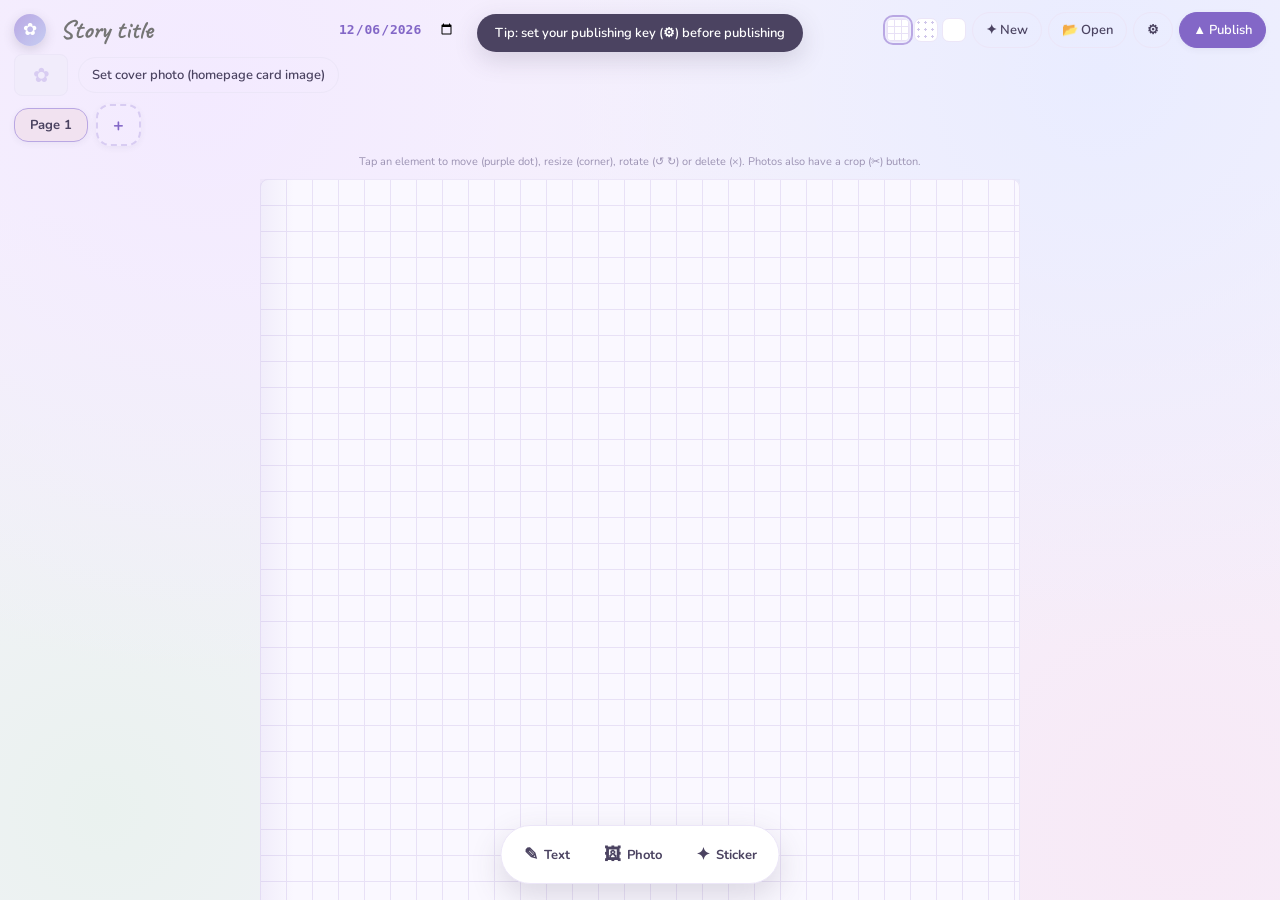
==== admin.html @ 70b56300 "changes" ====
<!DOCTYPE html>
<html lang="en">
<head>
<meta charset="UTF-8">
<meta name="viewport" content="width=device-width, initial-scale=1.0, maximum-scale=1.0, user-scalable=no">
<title>Editor — Dhanashri's Journal</title>
<link rel="preconnect" href="https://fonts.googleapis.com">
<link rel="preconnect" href="https://fonts.gstatic.com" crossorigin>
<link href="https://fonts.googleapis.com/css2?family=Caveat:wght@400;600;700&family=Dancing+Script:wght@400;600;700&family=Gaegu:wght@400;700&family=Indie+Flower&family=Nunito:wght@400;600;700&family=Patrick+Hand&family=Playfair+Display:ital,wght@0,400;0,700;1,400&family=Quicksand:wght@400;600;700&display=swap" rel="stylesheet">
<link rel="stylesheet" href="assets/style.css">
<style>
  body{overflow:hidden; height:100vh;}
  .app{display:flex; flex-direction:column; height:100vh;}
  .topbar{display:flex; align-items:center; gap:8px; padding:11px 14px 6px; flex-wrap:wrap;}
  .mark{width:32px;height:32px;border-radius:50%;background:linear-gradient(135deg,var(--lav),var(--peri));
    display:flex;align-items:center;justify-content:center;color:#fff;font-size:17px;box-shadow:0 4px 12px var(--shadow);flex:none;}
  .story-title{font-family:var(--hand); font-size:26px; font-weight:700; color:var(--ink); border:none; background:transparent; outline:none; min-width:70px; max-width:32vw; padding:2px 6px; border-radius:8px;}
  .story-title:focus{background:rgba(255,255,255,.65);}
  .sdate{font-weight:700; font-size:13px; color:var(--lav-deep); border:none; background:transparent; outline:none; max-width:130px;}
  .spacer{flex:1;}
  .actions{display:flex; gap:6px; flex-wrap:wrap;}
  .cover-row{display:flex; align-items:center; gap:10px; padding:0 14px 6px;}
  .cover-prev{width:54px;height:42px;border-radius:8px;border:1px solid var(--paper-edge);background:var(--soft);display:flex;align-items:center;justify-content:center;color:var(--lilac);font-size:20px;overflow:hidden;flex:none;}
  .tabs{display:flex; gap:8px; padding:2px 14px 8px; overflow-x:auto; align-items:center;}
  .tab{flex:none; cursor:pointer; padding:7px 15px; border-radius:14px; background:#fff; border:1px solid var(--paper-edge);
    box-shadow:0 2px 6px rgba(75,67,97,.06); font-weight:700; font-size:13px;}
  .tab.active{background:var(--blush); border-color:var(--lav);}
  .tab.add{font-size:18px; color:var(--lav-deep); border:2px dashed var(--lilac); background:transparent;}
  .tab .x{color:var(--lav-deep); margin-left:8px; opacity:.6;}
  .hint{font-size:11px; color:var(--ink-soft); text-align:center; padding:0 14px 4px;}

  .fmtbar{display:none; align-items:center; gap:6px; padding:8px 12px; margin:0 12px 6px; background:#fff;
    border:1px solid var(--paper-edge); border-radius:14px; box-shadow:0 4px 14px var(--shadow); overflow-x:auto;}
  .fmtbar > *{flex:none;}
  .fmtbar select{font-family:var(--body); font-size:13px; padding:6px 8px; border:1px solid var(--paper-edge); border-radius:9px; background:var(--soft); color:var(--ink);}
  .fmtbar .fb{width:34px;height:34px;border:1px solid var(--paper-edge);background:#fff;border-radius:9px;cursor:pointer;font-size:14px;display:flex;align-items:center;justify-content:center;color:var(--ink);}
  .fmtbar .fb.active{background:var(--lav-deep);color:#fff;border-color:var(--lav-deep);}
  .fmtbar .sep{width:1px;height:24px;background:var(--paper-edge);margin:0 2px;}
  .fmtbar .szval{min-width:28px;text-align:center;font-weight:700;font-size:13px;}
  .fmtbar .sw{width:22px;height:22px;border-radius:50%;cursor:pointer;border:2px solid #fff;box-shadow:0 0 0 1px var(--paper-edge);}
  .fmtbar input[type=color]{width:32px;height:32px;border:none;background:none;cursor:pointer;padding:0;border-radius:8px;}

  .stage{flex:1; overflow:auto; display:flex; justify-content:center; padding:6px 14px 96px;}
  .stage-inner{margin:auto; position:relative; overflow:hidden;}

  .el.selected{outline:1.5px dashed var(--lav); outline-offset:4px; z-index:50; border-radius:6px;}
  .el .ctrl{position:absolute; top:-13px; right:-13px; display:none; gap:4px; z-index:60;}
  .el.selected .ctrl{display:flex;}
  .ctrl .dot{width:25px;height:25px;border-radius:50%; background:#fff; border:1px solid var(--paper-edge);
    display:flex;align-items:center;justify-content:center; cursor:pointer; font-size:13px; color:var(--ink); box-shadow:0 2px 6px var(--shadow);}
  .ctrl .dot.del{color:#c0617d;}
  .grip{position:absolute; top:-13px; left:-13px; width:25px;height:25px;border-radius:50%; background:var(--lav); color:#fff;
    display:none; align-items:center;justify-content:center; cursor:grab; font-size:12px; box-shadow:0 2px 6px var(--shadow); z-index:60; touch-action:none;}
  .el.selected .grip{display:flex;}
  .resize{position:absolute; bottom:-11px; right:-11px; width:23px;height:23px;border-radius:50%; background:var(--lav-deep); color:#fff;
    display:none; align-items:center;justify-content:center; cursor:nwse-resize; font-size:11px; box-shadow:0 2px 6px var(--shadow); z-index:60; touch-action:none;}
  .el.selected .resize{display:flex;}
  .el-text .text-body:empty:before{content:'Write here...'; color:var(--ink-soft);}
  .el-photo .cap:empty:before{content:'caption'; color:#c9c0dc;}

  .paper-toggle{display:flex; gap:4px; align-items:center;}
  .paper-toggle .pt{width:24px;height:24px;border-radius:7px;cursor:pointer;border:1px solid var(--paper-edge); background:#fff;}
  .paper-toggle .pt.sel{outline:2px solid var(--lav); outline-offset:1px;}

  .toolbar{position:fixed; left:50%; bottom:16px; transform:translateX(-50%); display:flex; gap:6px; padding:8px;
    background:#fff; border-radius:999px; box-shadow:0 12px 32px var(--shadow); border:1px solid var(--paper-edge); z-index:200; max-width:94vw; flex-wrap:wrap; justify-content:center;}
  .tool{border:none; background:transparent; cursor:pointer; font-family:var(--body); font-weight:700; font-size:13px; color:var(--ink);
    padding:9px 14px; border-radius:999px; display:flex; align-items:center; gap:6px;}
  .tool:hover{background:var(--soft);}
  .tool .ic{font-size:17px;}

  .mask{position:fixed; inset:0; background:rgba(75,67,97,.34); z-index:300; display:none; align-items:center; justify-content:center; padding:18px;}
  .mask.open{display:flex;}
  .modal{background:var(--paper); width:min(460px,100%); max-height:84vh; overflow:auto; border-radius:18px; padding:22px; box-shadow:0 20px 50px var(--shadow);}
  .modal.wide{width:min(560px,100%);}
  .modal h3{font-family:var(--hand); font-size:28px; margin:0 0 6px;}
  .modal p{font-size:13px; color:var(--ink-soft); line-height:1.5; margin:0 0 14px;}
  .modal input[type=password],.modal input[type=text]{width:100%; padding:11px 13px; border:1px solid var(--paper-edge); border-radius:10px; font-family:var(--body); font-size:14px; outline:none;}
  .modal .row{display:flex; gap:8px; justify-content:flex-end; margin-top:16px;}
  .story-list{display:flex; flex-direction:column; gap:8px; margin-top:8px;}
  .story-list .item{display:flex; align-items:center; gap:10px; padding:8px; border:1px solid var(--paper-edge); border-radius:12px; background:#fff;}
  .story-list .item .main{display:flex; align-items:center; gap:10px; flex:1; cursor:pointer; min-width:0;}
  .story-list .item:hover{background:var(--blush);}
  .story-list img{width:46px;height:36px;object-fit:cover;border-radius:6px;flex:none;}
  .story-list .ph{width:46px;height:36px;border-radius:6px;background:var(--soft);display:flex;align-items:center;justify-content:center;color:var(--lilac);flex:none;}
  .story-list .tname{font-family:var(--hand); font-size:20px; line-height:1; white-space:nowrap; overflow:hidden; text-overflow:ellipsis;}
  .story-list .trash{width:34px;height:34px;border-radius:9px;border:1px solid var(--paper-edge);background:#fff;color:#c0617d;cursor:pointer;font-size:15px;flex:none;}

  .sheet-mask{position:fixed; inset:0; background:rgba(75,67,97,.3); z-index:300; display:none; align-items:flex-end; justify-content:center;}
  .sheet-mask.open{display:flex;}
  .sheet{background:var(--paper); width:min(540px,100%); max-height:74vh; border-radius:22px 22px 0 0; padding:18px 18px 26px; overflow:auto;}
  .sheet h3{font-family:var(--hand); font-size:26px; margin:0 0 4px;}
  .sheet .cat{font-size:12px; font-weight:700; color:var(--lav-deep); letter-spacing:.5px; text-transform:uppercase; margin:14px 0 6px;}
  .customrow{display:flex; gap:8px; flex-wrap:wrap; align-items:center;}
  .customrow input[type=text]{flex:1; min-width:150px; padding:9px 12px; border:1px solid var(--paper-edge); border-radius:10px; font-size:15px; outline:none;}
  .stickgrid{display:grid; grid-template-columns:repeat(8,1fr); gap:6px;}
  .stickgrid button{font-size:26px; border:none; background:#fff; border-radius:12px; padding:8px 0; cursor:pointer;}
  .stickgrid button:hover{background:var(--blush); transform:scale(1.12);}
  .washirow{display:flex; gap:8px; flex-wrap:wrap;}
  .washirow button{width:64px;height:26px;border-radius:3px;border:none;cursor:pointer; box-shadow:0 2px 6px rgba(75,67,97,.12);}

  /* crop */
  #cropArea{position:relative; touch-action:none; user-select:none; margin:0 auto; max-width:100%; line-height:0;}
  #cropImg{display:block; width:100%; pointer-events:none; border-radius:6px;}
  #cropBox{position:absolute; border:2px solid #fff; box-shadow:0 0 0 9999px rgba(75,67,97,.5); cursor:move; touch-action:none;}
  #cropHandle{position:absolute; right:-10px; bottom:-10px; width:22px;height:22px;border-radius:50%;background:var(--lav-deep);border:2px solid #fff; cursor:nwse-resize; touch-action:none;}

  .toast{position:fixed; left:50%; top:14px; transform:translateX(-50%); background:var(--ink); color:#fff; padding:10px 18px; border-radius:999px;
    font-size:13px; font-weight:600; z-index:400; box-shadow:0 8px 24px var(--shadow); opacity:0; transition:.25s; pointer-events:none; max-width:90vw; text-align:center;}
  .toast.show{opacity:1;}
  @media(max-width:600px){ .story-title{max-width:34vw;font-size:21px;} .tool span.lbl{display:none;} .tool .ic{font-size:20px;} .actions .btn{padding:7px 9px;} .cover-row .btn{font-size:12px;} }
</style>
</head>
<body>
<div class="app">
  <div class="topbar">
    <div class="mark">✿</div>
    <input class="story-title" id="storyTitle" placeholder="Story title" maxlength="60">
    <input type="date" class="sdate" id="storyDate">
    <div class="spacer"></div>
    <div class="actions">
      <div class="paper-toggle" title="Paper style for this page">
        <div class="pt sel" data-paper="grid" style="background-image:linear-gradient(#e8e1f6 1px,transparent 1px),linear-gradient(90deg,#e8e1f6 1px,transparent 1px);background-size:7px 7px;"></div>
        <div class="pt" data-paper="dot" style="background-image:radial-gradient(#cfc6ea 1.4px,transparent 1.4px);background-size:7px 7px;"></div>
        <div class="pt" data-paper="plain"></div>
      </div>
      <button class="btn ghost" id="newBtn">✦ New</button>
      <button class="btn ghost" id="openBtn">📂 Open</button>
      <button class="btn ghost" id="settingsBtn">⚙</button>
      <button class="btn primary" id="publishBtn">▲ Publish</button>
    </div>
  </div>

  <div class="cover-row">
    <div class="cover-prev" id="coverPrev">✿</div>
    <button class="btn ghost" id="coverBtn">Set cover photo (homepage card image)</button>
    <input type="file" id="coverFile" accept="image/*" hidden>
  </div>

  <div class="tabs" id="tabs"></div>
  <div class="hint">Tap an element to move (purple dot), resize (corner), rotate (↺ ↻) or delete (×). Photos also have a crop (✂) button.</div>

  <div class="fmtbar" id="fmtbar">
    <select id="fFont" title="Font"></select>
    <div class="sep"></div>
    <button class="fb" id="szMinus" title="Smaller">A−</button><span class="szval" id="szVal">20</span><button class="fb" id="szPlus" title="Bigger">A+</button>
    <div class="sep"></div>
    <button class="fb" id="fBold" title="Bold"><b>B</b></button>
    <button class="fb" id="fItalic" title="Italic"><i>I</i></button>
    <button class="fb" id="fUnder" title="Underline"><u>U</u></button>
    <div class="sep"></div>
    <button class="fb" id="alL" title="Left">L</button>
    <button class="fb" id="alC" title="Centre">C</button>
    <button class="fb" id="alR" title="Right">R</button>
    <div class="sep"></div>
    <span class="sw" data-c="#4b4361" style="background:#4b4361"></span>
    <span class="sw" data-c="#8367c7" style="background:#8367c7"></span>
    <span class="sw" data-c="#c77fb3" style="background:#c77fb3"></span>
    <span class="sw" data-c="#6c91c2" style="background:#6c91c2"></span>
    <span class="sw" data-c="#5a9e86" style="background:#5a9e86"></span>
    <span class="sw" data-c="#d59a55" style="background:#d59a55"></span>
    <input type="color" id="fColor" value="#4b4361" title="Custom colour">
  </div>

  <div class="stage" id="stage">
    <div class="stage-inner">
      <div class="page-scaler" id="scaler"><div class="page grid" id="page"></div></div>
    </div>
  </div>

  <div class="toolbar">
    <button class="tool" id="addText"><span class="ic">✎</span><span class="lbl">Text</span></button>
    <button class="tool" id="addPhoto"><span class="ic">🖼</span><span class="lbl">Photo</span></button>
    <button class="tool" id="addSticker"><span class="ic">✦</span><span class="lbl">Sticker</span></button>
    <input type="file" id="photoFile" accept="image/*" hidden>
  </div>
</div>

<div class="mask" id="settingsMask">
  <div class="modal">
    <h3>Publishing key</h3>
    <p>Paste a GitHub fine-grained token with <b>Contents: Read and write</b> on the <b>Dhanashri-Journal</b> repo. Stored only in this browser, never published.</p>
    <input type="password" id="tokenInput" placeholder="github_pat_..." autocomplete="off">
    <div class="row"><button class="btn ghost" id="clearToken">Clear</button><button class="btn ghost" id="closeSettings">Close</button><button class="btn primary" id="saveToken">Save</button></div>
  </div>
</div>

<div class="mask" id="openMask">
  <div class="modal">
    <h3>Your stories</h3>
    <p>Tap a story to edit or extend it. Use the bin to delete it from the site.</p>
    <div class="story-list" id="storyList"><div style="color:var(--ink-soft);font-size:13px;">Loading...</div></div>
    <div class="row"><button class="btn ghost" id="closeOpen">Close</button></div>
  </div>
</div>

<div class="mask" id="cropMask">
  <div class="modal wide">
    <h3>Crop photo</h3>
    <p>Drag the box to choose the area, drag the corner to resize, then Apply.</p>
    <div id="cropArea"><img id="cropImg" alt=""><div id="cropBox"><div id="cropHandle"></div></div></div>
    <div class="row"><button class="btn ghost" id="cropCancel">Cancel</button><button class="btn primary" id="cropApply">Apply</button></div>
  </div>
</div>

<div class="sheet-mask" id="sheetMask"><div class="sheet" id="sheet"></div></div>
<div class="toast" id="toast"></div>

<script src="assets/core.js"></script>
<script>
(function(){
"use strict";
const J=window.JOURNAL, U=J.CONFIG.USERNAME, R=J.CONFIG.REPO, PAGE_W=J.PAGE_W;
const API='https://api.github.com/repos/'+U+'/'+R+'/contents/';
const DRAFT='dj-draft', TOKEN='dj-gh-token';

const STICKERS={
  "Travel & places":["✈️","🗺️","🏝️","🌊","⛩️","🗼","🏖️","🧳","📍","🚆","🛵","🛶","🌅","🏔️","🏜️","⛱️"],
  "Food & drinks":["☕","🧋","🍜","🍕","🍰","🍓","🥐","🍦","🍵","🥗","🍱","🍣","🧁","🍩","🥥","🍷"],
  "Nature & weather":["🌷","🌿","🍂","🌙","⭐","🌸","☀️","🌧️","❄️","🌈","🍃","🐚","🌻","🌊","🌼","🪴"],
  "Cute & feelings":["🐰","🐻","🐱","💌","📸","🎀","✨","💕","🫶","😊","🥰","💭","🦋","🍭","🧸","💗"],
  "Hearts & sparkle":["💜","💗","💖","💝","🤍","💟","🌟","⚡","🔮","🫧","🪄","🎐","🕊️","🍇","🪻","🌌"]
};
const WASHI=["#b9a7e3","#c6cdf2","#d8ccf2","#f1c7e3","#cfe7dc","#e8c7e2","#c2dce8","#e6d3a0"];

function blankPage(){ return {paper:'grid', elements:[]}; }
function newStory(){ return {id:null, title:'', date:J.today(), thumb:'', pages:[blankPage()], current:0}; }

let story = loadDraft() || newStory();
if(typeof story.current!=='number') story.current=0;
let selNode=null, selData=null, zTop=10, scale=1;

const stage=document.getElementById('stage'), page=document.getElementById('page'), scaler=document.getElementById('scaler');
const stageInner=document.querySelector('.stage-inner');
const tabsEl=document.getElementById('tabs'), storyTitle=document.getElementById('storyTitle');
const storyDate=document.getElementById('storyDate'), coverPrev=document.getElementById('coverPrev');
const toast=document.getElementById('toast'), fmtbar=document.getElementById('fmtbar');

function loadDraft(){ try{ const r=localStorage.getItem(DRAFT); if(r) return JSON.parse(r);}catch(e){} return null; }
function saveDraft(){ try{ localStorage.setItem(DRAFT, JSON.stringify(story)); }catch(e){} }
function getToken(){ try{ return localStorage.getItem(TOKEN)||''; }catch(e){ return ''; } }
function showToast(msg, ms){ toast.textContent=msg; toast.classList.add('show'); clearTimeout(toast._t); if(ms!==0) toast._t=setTimeout(()=>toast.classList.remove('show'), ms||2600); }
function curPage(){ return story.pages[story.current]; }

function fitScale(){ const avail=stage.clientWidth-28; scale=Math.min(1, avail/PAGE_W);
  scaler.style.transform='scale('+scale+')'; stageInner.style.width=(PAGE_W*scale)+'px'; stageInner.style.height=(page.offsetHeight*scale)+'px'; }
window.addEventListener('resize', fitScale);

/* ---------- format bar ---------- */
(function(){ const f=document.getElementById('fFont'); Object.keys(J.FONTS).forEach(k=>{ const o=document.createElement('option'); o.value=k; o.textContent=J.FONTS[k].label; f.appendChild(o); }); })();
function toHex(c){ try{ const ctx=document.createElement('canvas').getContext('2d'); ctx.fillStyle='#000'; ctx.fillStyle=c; return ctx.fillStyle; }catch(e){ return '#4b4361'; } }
function setAlign(a){ ['alL','alC','alR'].forEach(id=>document.getElementById(id).classList.remove('active')); document.getElementById(a==='center'?'alC':a==='right'?'alR':'alL').classList.add('active'); }
function showFmt(){ fmtbar.style.display='flex';
  document.getElementById('fFont').value=selData.font||'gaegu'; document.getElementById('szVal').textContent=(selData.size||20);
  document.getElementById('fBold').classList.toggle('active', !!selData.bold);
  document.getElementById('fItalic').classList.toggle('active', !!selData.italic);
  document.getElementById('fUnder').classList.toggle('active', !!selData.underline);
  setAlign(selData.align||'left'); document.getElementById('fColor').value=toHex(selData.color||'#4b4361'); fitScale(); }
function hideFmt(){ fmtbar.style.display='none'; fitScale(); }
function applyToSel(){ if(!selNode||!selData||selData.type!=='text') return; J.applyTextStyle(selNode.querySelector('.text-body'), selData); saveDraft(); }
document.getElementById('fFont').onchange=function(){ if(selData){ selData.font=this.value; applyToSel(); } };
document.getElementById('szMinus').onclick=()=>{ if(!selData) return; selData.size=Math.max(12,(selData.size||20)-2); document.getElementById('szVal').textContent=selData.size; applyToSel(); };
document.getElementById('szPlus').onclick=()=>{ if(!selData) return; selData.size=Math.min(80,(selData.size||20)+2); document.getElementById('szVal').textContent=selData.size; applyToSel(); };
document.getElementById('fBold').onclick=function(){ if(!selData) return; selData.bold=!selData.bold; this.classList.toggle('active',selData.bold); applyToSel(); };
document.getElementById('fItalic').onclick=function(){ if(!selData) return; selData.italic=!selData.italic; this.classList.toggle('active',selData.italic); applyToSel(); };
document.getElementById('fUnder').onclick=function(){ if(!selData) return; selData.underline=!selData.underline; this.classList.toggle('active',selData.underline); applyToSel(); };
document.getElementById('alL').onclick=()=>{ if(!selData) return; selData.align='left'; setAlign('left'); applyToSel(); };
document.getElementById('alC').onclick=()=>{ if(!selData) return; selData.align='center'; setAlign('center'); applyToSel(); };
document.getElementById('alR').onclick=()=>{ if(!selData) return; selData.align='right'; setAlign('right'); applyToSel(); };
document.querySelectorAll('.fmtbar .sw').forEach(sw=>{ sw.onclick=()=>{ if(!selData) return; selData.color=sw.dataset.c; document.getElementById('fColor').value=toHex(sw.dataset.c); applyToSel(); }; });
document.getElementById('fColor').oninput=function(){ if(!selData) return; selData.color=this.value; applyToSel(); };

/* ---------- render ---------- */
function renderTabs(){
  tabsEl.innerHTML='';
  story.pages.forEach((pg,i)=>{ const t=document.createElement('div'); t.className='tab'+(i===story.current?' active':'');
    t.innerHTML='Page '+(i+1)+(story.pages.length>1?'<span class="x">×</span>':'');
    t.onclick=(e)=>{ if(e.target.classList.contains('x')){ if(confirm('Delete this page?')){ story.pages.splice(i,1); if(story.current>=story.pages.length) story.current=story.pages.length-1; deselect(); saveDraft(); renderAll(); } return; } story.current=i; deselect(); renderAll(); };
    tabsEl.appendChild(t); });
  const add=document.createElement('div'); add.className='tab add'; add.textContent='+'; add.title='Add page';
  add.onclick=()=>{ story.pages.push(blankPage()); story.current=story.pages.length-1; deselect(); saveDraft(); renderAll(); };
  tabsEl.appendChild(add);
}
function renderAll(){
  renderTabs();
  storyTitle.value=story.title||''; storyDate.value=story.date||J.today();
  coverPrev.innerHTML = story.thumb ? '<img src="'+story.thumb+'" style="width:100%;height:100%;object-fit:cover;">' : '✿';
  const pg=curPage(); page.className='page '+(pg.paper||'grid');
  document.querySelectorAll('.paper-toggle .pt').forEach(p=>p.classList.toggle('sel', p.dataset.paper===(pg.paper||'grid')));
  page.innerHTML='';
  pg.elements.forEach(d=> page.appendChild(buildEl(d, pg)));
  page.onpointerdown=(e)=>{ if(e.target===page) deselect(); };
  requestAnimationFrame(fitScale); saveDraft();
}
function deselect(){ if(selNode) selNode.classList.remove('selected'); selNode=null; selData=null; hideFmt(); }
function select(node){ if(selNode && selNode!==node) selNode.classList.remove('selected'); selNode=node; selData=node.__data; node.classList.add('selected'); zTop++; node.style.zIndex=zTop;
  if(selData && selData.type==='text') showFmt(); else hideFmt(); }
function applyRot(el,d){ el.style.transform='rotate('+(d.rot||0)+'deg)'; }

function buildEl(d, pg){
  const el=document.createElement('div'); el.className='el el-'+d.type; el.__data=d;
  el.style.left=(d.x||40)+'px'; el.style.top=(d.y||120)+'px'; if(d.w) el.style.width=d.w+'px';
  if(d.type==='text'){
    const b=document.createElement('div'); b.className='text-body'; b.contentEditable='true'; b.innerText=d.content||''; J.applyTextStyle(b,d);
    b.addEventListener('input',()=>{ d.content=b.innerText; saveDraft(); });
    b.addEventListener('pointerdown',e=>{ select(el); e.stopPropagation(); }); el.appendChild(b);
  } else if(d.type==='photo'){
    const img=document.createElement('img'); img.src=d.src; img.draggable=false; el.appendChild(img);
    const cap=document.createElement('div'); cap.className='cap'; cap.contentEditable='true'; cap.innerText=d.caption||'';
    cap.addEventListener('input',()=>{ d.caption=cap.innerText; saveDraft(); });
    cap.addEventListener('pointerdown',e=>{ select(el); e.stopPropagation(); });
    el.appendChild(cap); applyRot(el,d);
  } else if(d.type==='sticker'){
    const s=document.createElement('span'); s.className='s-emoji'; s.textContent=d.emoji; if(d.size) s.style.fontSize=d.size+'px'; el.appendChild(s); applyRot(el,d);
  } else if(d.type==='imgsticker'){
    const img=document.createElement('img'); img.src=d.src; img.draggable=false; el.appendChild(img); applyRot(el,d);
  } else if(d.type==='washi'){
    const t=document.createElement('div'); t.className='tape'; t.style.background=d.color||'#b9a7e3'; if(d.w) t.style.width=d.w+'px'; el.appendChild(t); applyRot(el,d);
  }
  const grip=document.createElement('div'); grip.className='grip'; grip.textContent='✥'; el.appendChild(grip);
  const ctrl=document.createElement('div'); ctrl.className='ctrl';
  if(d.type==='photo'){ const crop=document.createElement('div'); crop.className='dot'; crop.textContent='✂'; crop.title='crop';
    crop.onpointerdown=(e)=>{ e.stopPropagation(); openCrop(d); }; ctrl.appendChild(crop); }
  if(d.type!=='text'){
    const rl=document.createElement('div'); rl.className='dot'; rl.textContent='↺'; rl.title='rotate left';
    rl.onpointerdown=(e)=>{ e.stopPropagation(); d.rot=((d.rot||0)-5); applyRot(el,d); saveDraft(); }; ctrl.appendChild(rl);
    const rr=document.createElement('div'); rr.className='dot'; rr.textContent='↻'; rr.title='rotate right';
    rr.onpointerdown=(e)=>{ e.stopPropagation(); d.rot=((d.rot||0)+5); applyRot(el,d); saveDraft(); }; ctrl.appendChild(rr);
  }
  const del=document.createElement('div'); del.className='dot del'; del.textContent='×';
  del.onpointerdown=(e)=>{ e.stopPropagation(); pg.elements=pg.elements.filter(x=>x!==d); deselect(); renderAll(); }; ctrl.appendChild(del);
  el.appendChild(ctrl);
  const rz=document.createElement('div'); rz.className='resize'; rz.textContent='⤡'; el.appendChild(rz); makeResizable(el,rz,d);
  el.addEventListener('pointerdown',(e)=>{ if(e.target===grip||e.target.classList.contains('resize')||e.target.classList.contains('dot')) return; if(d.type!=='text') select(el); });
  makeDraggable(el, grip, d);
  if(d.type==='sticker'||d.type==='washi'||d.type==='imgsticker') makeDraggable(el, el, d, grip);
  if(d.type==='photo') makeDraggable(el, el.querySelector('img'), d);
  return el;
}
function makeDraggable(el, handle, d, exclude){
  let sx,sy,ox,oy,drag=false;
  handle.addEventListener('pointerdown',(e)=>{ if(exclude && e.target===exclude) return;
    if(e.target.classList && (e.target.classList.contains('resize')||e.target.classList.contains('dot'))) return;
    drag=true; select(el); handle.setPointerCapture(e.pointerId); sx=e.clientX; sy=e.clientY; ox=parseFloat(el.style.left)||0; oy=parseFloat(el.style.top)||0; e.preventDefault(); });
  handle.addEventListener('pointermove',(e)=>{ if(!drag) return; let nx=ox+(e.clientX-sx)/scale, ny=oy+(e.clientY-sy)/scale;
    nx=Math.max(-20, Math.min(nx, PAGE_W-30)); ny=Math.max(-20, ny); el.style.left=nx+'px'; el.style.top=ny+'px'; });
  const end=()=>{ if(!drag) return; drag=false; d.x=parseFloat(el.style.left); d.y=parseFloat(el.style.top); saveDraft(); };
  handle.addEventListener('pointerup',end); handle.addEventListener('pointercancel',end);
}
function makeResizable(el, handle, d){
  let sx,ow,of,drag=false;
  handle.addEventListener('pointerdown',(e)=>{ drag=true; select(el); handle.setPointerCapture(e.pointerId); sx=e.clientX;
    if(d.type==='sticker') of=d.size||54; else ow=el.offsetWidth; e.preventDefault(); e.stopPropagation(); });
  handle.addEventListener('pointermove',(e)=>{ if(!drag) return; const dx=(e.clientX-sx)/scale;
    if(d.type==='sticker'){ const ns=Math.max(20,Math.min(of+dx,220)); el.querySelector('.s-emoji').style.fontSize=ns+'px'; d.size=ns; }
    else { const nw=Math.max(50,Math.min(ow+dx,PAGE_W-20)); el.style.width=nw+'px'; d.w=nw; if(d.type==='washi') el.querySelector('.tape').style.width=nw+'px'; } });
  const end=()=>{ if(!drag) return; drag=false; saveDraft(); };
  handle.addEventListener('pointerup',end); handle.addEventListener('pointercancel',end);
}
function selectLast(){ const nodes=page.querySelectorAll('.el'); const last=nodes[nodes.length-1]; if(last) select(last); return last; }

/* ---------- add elements ---------- */
document.getElementById('addText').onclick=()=>{ curPage().elements.push({id:J.uid(),type:'text',x:120,y:280,w:260,content:'',font:'gaegu',size:20,bold:false,italic:false,underline:false,align:'left',color:'#4b4361'}); renderAll();
  setTimeout(()=>{ const last=selectLast(); if(last){ const b=last.querySelector('.text-body'); if(b) b.focus(); } },40); };
const photoFile=document.getElementById('photoFile');
document.getElementById('addPhoto').onclick=()=>photoFile.click();
photoFile.onchange=async(e)=>{ const f=e.target.files[0]; if(!f) return; try{ const src=await J.compress(f);
  curPage().elements.push({id:J.uid(),type:'photo',x:200,y:330,w:220,src,caption:'',rot:(Math.random()*5-2.5)}); renderAll(); }catch(err){ showToast('Could not load image'); } photoFile.value=''; };
const coverFile=document.getElementById('coverFile');
document.getElementById('coverBtn').onclick=()=>coverFile.click();
coverFile.onchange=async(e)=>{ const f=e.target.files[0]; if(!f) return; try{ story.thumb=await J.compress(f,520,0.72); renderAll(); showToast('Cover set'); }catch(err){ showToast('Could not load image'); } coverFile.value=''; };
document.querySelectorAll('.paper-toggle .pt').forEach(p=>{ p.onclick=()=>{ curPage().paper=p.dataset.paper; deselect(); saveDraft(); renderAll(); }; });
storyTitle.addEventListener('input',()=>{ story.title=storyTitle.value; saveDraft(); });
storyDate.addEventListener('input',()=>{ story.date=storyDate.value; saveDraft(); });

/* ---------- crop ---------- */
let cropState=null;
function openCrop(d){ const img=document.getElementById('cropImg'), box=document.getElementById('cropBox');
  img.onload=()=>{ const cw=img.clientWidth, ch=img.clientHeight;
    box.style.left=(cw*0.1)+'px'; box.style.top=(ch*0.1)+'px'; box.style.width=(cw*0.8)+'px'; box.style.height=(ch*0.8)+'px'; };
  img.src=d.src; cropState={d}; document.getElementById('cropMask').classList.add('open'); }
(function cropSetup(){
  const box=document.getElementById('cropBox'), handle=document.getElementById('cropHandle'), img=document.getElementById('cropImg');
  let mode=null,sx,sy,obl,obt,obw,obh;
  function start(m,e,stop){ mode=m; sx=e.clientX;sy=e.clientY; obl=parseFloat(box.style.left)||0;obt=parseFloat(box.style.top)||0;obw=parseFloat(box.style.width)||0;obh=parseFloat(box.style.height)||0; (m==='resize'?handle:box).setPointerCapture(e.pointerId); e.preventDefault(); if(stop)e.stopPropagation(); }
  box.addEventListener('pointerdown',e=>{ if(e.target===handle) return; start('move',e); });
  handle.addEventListener('pointerdown',e=>start('resize',e,true));
  const onMove=e=>{ if(!mode) return; const W=img.clientWidth,H=img.clientHeight, dx=e.clientX-sx, dy=e.clientY-sy;
    if(mode==='move'){ let nl=Math.max(0,Math.min(obl+dx,W-obw)), nt=Math.max(0,Math.min(obt+dy,H-obh)); box.style.left=nl+'px'; box.style.top=nt+'px'; }
    else { let nw=Math.max(30,Math.min(obw+dx,W-obl)), nh=Math.max(30,Math.min(obh+dy,H-obt)); box.style.width=nw+'px'; box.style.height=nh+'px'; } };
  box.addEventListener('pointermove',onMove); handle.addEventListener('pointermove',onMove);
  const onUp=()=>{ mode=null; };
  ['pointerup','pointercancel'].forEach(ev=>{ box.addEventListener(ev,onUp); handle.addEventListener(ev,onUp); });
})();
document.getElementById('cropApply').onclick=()=>{ if(!cropState) return; const d=cropState.d;
  const img=document.getElementById('cropImg'), box=document.getElementById('cropBox');
  const ratio=img.naturalWidth/img.clientWidth;
  const bl=parseFloat(box.style.left), bt=parseFloat(box.style.top), bw=parseFloat(box.style.width), bh=parseFloat(box.style.height);
  const c=document.createElement('canvas'); c.width=Math.max(1,Math.round(bw*ratio)); c.height=Math.max(1,Math.round(bh*ratio));
  const im=new Image(); im.onload=()=>{ c.getContext('2d').drawImage(im, bl*ratio, bt*ratio, bw*ratio, bh*ratio, 0,0,c.width,c.height);
    d.src=c.toDataURL('image/jpeg',0.85); document.getElementById('cropMask').classList.remove('open'); cropState=null; renderAll(); showToast('Cropped'); };
  im.src=d.src; };
document.getElementById('cropCancel').onclick=()=>{ document.getElementById('cropMask').classList.remove('open'); cropState=null; };

/* ---------- sticker sheet ---------- */
const sheetMask=document.getElementById('sheetMask'), sheet=document.getElementById('sheet');
document.getElementById('addSticker').onclick=openSheet;
sheetMask.onclick=(e)=>{ if(e.target===sheetMask) sheetMask.classList.remove('open'); };
function addSticker(obj){ curPage().elements.push(Object.assign({id:J.uid(),x:300,y:300},obj)); sheetMask.classList.remove('open'); renderAll(); }
function openSheet(){
  sheet.innerHTML='<h3>Add a sticker</h3>';
  let c=document.createElement('div'); c.className='cat'; c.textContent='Your own'; sheet.appendChild(c);
  const cr=document.createElement('div'); cr.className='customrow';
  const inp=document.createElement('input'); inp.type='text'; inp.placeholder='Paste any emoji or symbol 🌟'; inp.maxLength=8;
  const addE=document.createElement('button'); addE.className='btn primary'; addE.textContent='Add';
  addE.onclick=()=>{ const v=inp.value.trim(); if(v) addSticker({type:'sticker',emoji:v,size:54,rot:0}); };
  const addImg=document.createElement('button'); addImg.className='btn ghost'; addImg.textContent='🖼 Image sticker';
  const imgIn=document.createElement('input'); imgIn.type='file'; imgIn.accept='image/*'; imgIn.style.display='none';
  addImg.onclick=()=>imgIn.click();
  imgIn.onchange=async(e)=>{ const f=e.target.files[0]; if(!f) return; try{ const src=await J.compress(f,440,1,'image/png'); addSticker({type:'imgsticker',w:120,src,rot:0}); }catch(err){ showToast('Could not load image'); } };
  cr.appendChild(inp); cr.appendChild(addE); cr.appendChild(addImg); cr.appendChild(imgIn); sheet.appendChild(cr);
  c=document.createElement('div'); c.className='cat'; c.textContent='Washi tape'; sheet.appendChild(c);
  const wrow=document.createElement('div'); wrow.className='washirow';
  WASHI.forEach(col=>{ const b=document.createElement('button'); b.style.background=col; b.onclick=()=>addSticker({type:'washi',w:120,color:col,rot:(Math.random()*8-4)}); wrow.appendChild(b); });
  sheet.appendChild(wrow);
  Object.keys(STICKERS).forEach(name=>{ const cc=document.createElement('div'); cc.className='cat'; cc.textContent=name; sheet.appendChild(cc);
    const g=document.createElement('div'); g.className='stickgrid';
    STICKERS[name].forEach(em=>{ const b=document.createElement('button'); b.textContent=em; b.onclick=()=>addSticker({type:'sticker',emoji:em,size:54,rot:0}); g.appendChild(b); }); sheet.appendChild(g); });
  sheetMask.classList.add('open');
}

/* ---------- new / settings ---------- */
document.getElementById('newBtn').onclick=()=>{ if(confirm('Start a new blank story? Unpublished changes here will be cleared.')){ story=newStory(); deselect(); renderAll(); } };
const settingsMask=document.getElementById('settingsMask');
document.getElementById('settingsBtn').onclick=()=>{ document.getElementById('tokenInput').value=getToken(); settingsMask.classList.add('open'); };
document.getElementById('closeSettings').onclick=()=>settingsMask.classList.remove('open');
document.getElementById('saveToken').onclick=()=>{ try{ localStorage.setItem(TOKEN, document.getElementById('tokenInput').value.trim()); }catch(e){} settingsMask.classList.remove('open'); showToast('Key saved'); };
document.getElementById('clearToken').onclick=()=>{ try{ localStorage.removeItem(TOKEN); }catch(e){} document.getElementById('tokenInput').value=''; showToast('Key cleared'); };

/* ---------- GitHub API ---------- */
function authHeaders(){ return { 'Authorization':'Bearer '+getToken(), 'Accept':'application/vnd.github+json', 'Content-Type':'application/json' }; }
async function ghGet(path){ const r=await fetch(API+path, {headers:authHeaders(), cache:'no-store'});
  if(r.status===404) return null; if(!r.ok) throw new Error('Read failed ('+r.status+'). Check token and repo.'); const d=await r.json(); return {sha:d.sha, text:J.b64decode(d.content)}; }
async function ghPut(path, content, message, sha){ const body={message, content:J.b64encode(content)}; if(sha) body.sha=sha;
  const r=await fetch(API+path, {method:'PUT', headers:authHeaders(), body:JSON.stringify(body)});
  if(!r.ok){ const t=await r.text(); throw new Error('Save failed ('+r.status+'). '+t.slice(0,140)); } return r.json(); }
async function ghDelete(path, sha, message){ const r=await fetch(API+path, {method:'DELETE', headers:authHeaders(), body:JSON.stringify({message, sha})});
  if(!r.ok){ const t=await r.text(); throw new Error('Delete failed ('+r.status+'). '+t.slice(0,120)); } return r.json(); }

/* ---------- open / delete stories ---------- */
const openMask=document.getElementById('openMask'), storyList=document.getElementById('storyList');
document.getElementById('closeOpen').onclick=()=>openMask.classList.remove('open');
async function loadStories(){
  storyList.innerHTML='<div style="color:var(--ink-soft);font-size:13px;">Loading...</div>';
  try{ const idx=await ghGet('data/index.json'); const list= idx? (JSON.parse(idx.text)||[]) : [];
    if(list.length===0){ storyList.innerHTML='<div style="color:var(--ink-soft);font-size:13px;">No published stories yet.</div>'; return; }
    storyList.innerHTML='';
    list.forEach(p=>{ const it=document.createElement('div'); it.className='item';
      const main=document.createElement('div'); main.className='main';
      main.innerHTML=(p.thumb?'<img src="'+p.thumb+'">':'<div class="ph">✿</div>')+'<div style="min-width:0"><div class="tname">'+J.escapeHtml(p.title||'Untitled')+'</div><div style="font-size:11px;color:var(--lav-deep);font-weight:700;">'+J.escapeHtml(J.formatDate(p.date))+'</div></div>';
      main.onclick=async()=>{ try{ showToast('Loading story...',0); const pr=await ghGet('data/posts/'+p.id+'.json'); const post=JSON.parse(pr.text);
        story={id:post.id, title:post.title||'', date:post.date||J.today(), thumb:p.thumb||'', pages:(post.pages&&post.pages.length)?post.pages:[blankPage()], current:0, _loaded:true};
        deselect(); openMask.classList.remove('open'); renderAll(); showToast('Loaded — edit and Publish to update'); }catch(err){ showToast('Could not open story'); } };
      const tr=document.createElement('button'); tr.className='trash'; tr.textContent='🗑'; tr.title='Delete story';
      tr.onclick=async()=>{ if(!confirm('Delete "'+(p.title||'this story')+'" from the site permanently?')) return;
        showToast('Deleting...',0);
        try{ const pr=await ghGet('data/posts/'+p.id+'.json'); if(pr) await ghDelete('data/posts/'+p.id+'.json', pr.sha, 'Delete story: '+(p.title||p.id));
          const idx2=await ghGet('data/index.json'); let list2= idx2? (JSON.parse(idx2.text)||[]) : []; list2=list2.filter(x=>x.id!==p.id);
          await ghPut('data/index.json', JSON.stringify(list2), 'Remove from index: '+(p.title||p.id), idx2?idx2.sha:null);
          showToast('Deleted'); loadStories();
        }catch(err){ showToast(err.message,5000); } };
      it.appendChild(main); it.appendChild(tr); storyList.appendChild(it); });
  }catch(e){ storyList.innerHTML='<div style="color:#c0617d;font-size:13px;">'+J.escapeHtml(e.message)+'</div>'; }
}
document.getElementById('openBtn').onclick=()=>{ if(!getToken()){ showToast('Add your publishing key first (⚙)'); document.getElementById('settingsBtn').click(); return; } openMask.classList.add('open'); loadStories(); };

/* ---------- publish ---------- */
document.getElementById('publishBtn').onclick=async()=>{
  if(!getToken()){ showToast('Add your publishing key first (⚙)'); document.getElementById('settingsBtn').click(); return; }
  if(!story.title.trim()){ showToast('Give the story a title first'); storyTitle.focus(); return; }
  if(!story.thumb && !confirm('No cover photo set — the homepage card will show a placeholder. Publish anyway?')) return;
  if(!story.id) story.id=J.slugify(story.title);
  showToast('Publishing...',0);
  try{
    const idxExisting=await ghGet('data/index.json'); let list= idxExisting? (JSON.parse(idxExisting.text)||[]) : [];
    if(!story._loaded && list.some(x=>x.id===story.id)){ let base=story.id,n=2; while(list.some(x=>x.id===base+'-'+n)) n++; story.id=base+'-'+n; }
    const postPath='data/posts/'+story.id+'.json'; const existing=await ghGet(postPath);
    const postJson=JSON.stringify({id:story.id,title:story.title,date:story.date,pages:story.pages});
    await ghPut(postPath, postJson, (existing?'Update':'Add')+' story: '+story.title, existing?existing.sha:null);
    list=list.filter(x=>x.id!==story.id); list.unshift({id:story.id, title:story.title, date:story.date, thumb:story.thumb||''});
    list.sort((a,b)=>(b.date||'').localeCompare(a.date||''));
    await ghPut('data/index.json', JSON.stringify(list), 'Update index: '+story.title, idxExisting?idxExisting.sha:null);
    story._loaded=true; saveDraft(); showToast('Published! Live on the site in about a minute.',4000);
  }catch(e){ showToast(e.message, 6000); }
};

renderAll(); fitScale();
if(!getToken()) setTimeout(()=>showToast('Tip: set your publishing key (⚙) before publishing', 4000), 800);
})();
</script>
</body>
</html>
---- assets/style.css ----
/* ===== Dhanashri's Journal — shared styles (lavender pastel) ===== */
:root{
  --paper:#faf8ff; --paper-edge:#ece6f8; --ink:#4b4361; --ink-soft:#9c93b3;
  --grid:#e8e1f6; --lav:#b9a7e3; --lav-deep:#8367c7; --lilac:#d8ccf2;
  --blush:#f1e2f0; --mint:#cfe7dc; --peri:#c6cdf2; --soft:#f1ecfb;
  --shadow:rgba(75,67,97,.18);
  --hand:'Caveat', cursive; --cute:'Gaegu', cursive; --body:'Nunito', sans-serif;
}
*{box-sizing:border-box; -webkit-tap-highlight-color:transparent;}
html,body{margin:0; min-height:100%;}
body{
  font-family:var(--body); color:var(--ink); overflow-x:hidden;
  background:
    radial-gradient(circle at 16% 10%, #f3eaff 0%, transparent 44%),
    radial-gradient(circle at 86% 8%, #e9ecff 0%, transparent 42%),
    radial-gradient(circle at 92% 92%, #f7e9f6 0%, transparent 46%),
    radial-gradient(circle at 8% 90%, #eaf2ef 0%, transparent 42%),
    #f6f2fc;
}
a{color:inherit; text-decoration:none;}

.btn{font-family:var(--body); font-weight:600; font-size:13px; border:1px solid var(--paper-edge);
  background:#fff; color:var(--ink); padding:8px 13px; border-radius:999px; cursor:pointer;
  display:inline-flex; align-items:center; gap:6px; transition:.15s; box-shadow:0 2px 6px rgba(75,67,97,.06);}
.btn:hover{transform:translateY(-1px); box-shadow:0 5px 12px var(--shadow);}
.btn.ghost{background:transparent; box-shadow:none;}
.btn.primary{background:var(--lav-deep); border-color:var(--lav-deep); color:#fff;}
.btn.primary:hover{background:#6f54b0;}

/* ===== journal page + elements ===== */
.page{position:relative; width:760px; min-height:1000px; background:var(--paper);
  background-image:linear-gradient(var(--grid) 1px, transparent 1px),linear-gradient(90deg, var(--grid) 1px, transparent 1px);
  background-size:26px 26px; border-radius:8px;
  box-shadow:0 18px 50px rgba(75,67,97,.20), inset 0 0 0 1px var(--paper-edge);
  overflow:hidden; touch-action:none;}
.page.dot{background-image:radial-gradient(var(--grid) 1.4px, transparent 1.4px); background-size:24px 24px;}
.page.plain{background-image:none;}
.page::before{content:""; position:absolute; left:0; top:0; bottom:0; width:34px;
  background:linear-gradient(90deg, rgba(131,103,199,.08), transparent); pointer-events:none;}
/* holder reserves the scaled footprint so nothing overflows on mobile */
.page-holder{position:relative; overflow:hidden; margin:0 auto;}
.page-scaler{transform-origin:top left; position:absolute; top:0; left:0;}

.el{position:absolute; user-select:none;}
.el-text .text-body{font-family:var(--cute); font-size:20px; line-height:1.45; color:var(--ink);
  outline:none; min-width:60px; min-height:24px; padding:8px 10px; white-space:pre-wrap; word-break:break-word; border-radius:6px;}
.el-photo{padding:7px 7px 26px; background:#fff; box-shadow:0 8px 22px var(--shadow); border-radius:3px;}
.el-photo img{display:block; width:100%; height:auto; border-radius:1px; pointer-events:none;}
.el-photo .cap{font-family:var(--hand); font-size:18px; color:var(--ink-soft); text-align:center; margin-top:3px; outline:none; min-height:18px;}
.el-sticker .s-emoji{font-size:54px; line-height:1; display:block; filter:drop-shadow(0 3px 4px rgba(75,67,97,.18));}
.el-imgsticker img{display:block; width:100%; height:auto; pointer-events:none; filter:drop-shadow(0 4px 6px rgba(75,67,97,.22));}
.el-washi .tape{width:120px;height:30px; border-radius:2px; opacity:.82; box-shadow:0 2px 6px rgba(75,67,97,.12); position:relative; overflow:hidden;}
.el-washi .tape:after{content:""; position:absolute; inset:0; background-image:repeating-linear-gradient(45deg, rgba(255,255,255,.3) 0 6px, transparent 6px 12px);}

/* ===== homepage ===== */
.site-head{padding:46px 22px 10px; text-align:center;}
.site-head .kicker{font-size:12px; letter-spacing:4px; text-transform:uppercase; color:var(--lav-deep); font-weight:700;}
.site-head h1{font-family:var(--hand); font-size:66px; margin:8px 0 4px; color:var(--ink); font-weight:700;}
.site-head .rule{width:54px; height:3px; border-radius:3px; background:var(--lav); margin:10px auto 0; opacity:.7;}
.site-head p{color:var(--ink-soft); margin:14px 0 0; font-size:16px;}
.cards{display:flex; flex-wrap:wrap; justify-content:center; align-items:flex-start; gap:34px 26px; padding:38px 22px 96px;}
.card{width:300px; max-width:320px; background:#fff; padding:13px 13px 17px; border-radius:10px;
  box-shadow:0 10px 28px var(--shadow); transition:.2s cubic-bezier(.2,.7,.3,1); cursor:pointer; display:block;}
.card:nth-child(4n+1){transform:rotate(-1deg);}
.card:nth-child(4n+3){transform:rotate(.9deg);}
.card:hover{transform:translateY(-7px) rotate(0deg); box-shadow:0 20px 44px var(--shadow);}
.card .thumb{width:100%; aspect-ratio:4/3; object-fit:cover; border-radius:6px; background:var(--soft); display:block;}
.card .thumb.placeholder{display:flex; align-items:center; justify-content:center; font-size:46px; color:var(--lilac);}
.card .c-date{font-size:11px; font-weight:700; letter-spacing:.5px; color:var(--lav-deep); margin:12px 3px 0; text-transform:uppercase;}
.card .c-title{font-family:var(--hand); font-size:29px; line-height:1.04; color:var(--ink); margin:2px 3px 0;}
.empty{text-align:center; color:var(--ink-soft); max-width:380px; margin:70px auto; padding:0 20px;}
.empty .big{font-family:var(--hand); font-size:44px; color:var(--ink); margin-bottom:6px;}

/* ===== reader ===== */
.reader-top{padding:16px 20px 0; display:flex; align-items:center; justify-content:space-between; gap:10px; flex-wrap:wrap;}
.story-headline{text-align:center; padding:14px 22px 2px;}
.story-headline .kicker{font-size:12px; letter-spacing:3px; text-transform:uppercase; color:var(--lav-deep); font-weight:700;}
.story-headline h1{font-family:var(--hand); font-size:clamp(40px,8.5vw,68px); margin:6px 0 0; color:var(--ink); line-height:1; font-weight:700;}
.story-headline .rule{width:54px; height:3px; border-radius:3px; background:var(--lav); margin:14px auto 0; opacity:.7;}
.reader-stage{padding:18px 10px 90px; display:flex; flex-direction:column; align-items:center; gap:26px; overflow-x:hidden;}
.loading{text-align:center; color:var(--ink-soft); padding:80px 20px; font-family:var(--hand); font-size:30px;}

/* ===== mobile ===== */
@media(max-width:600px){
  .site-head{padding:32px 16px 6px;}
  .site-head h1{font-size:46px;}
  .site-head .kicker{letter-spacing:3px; font-size:11px;}
  .site-head p{font-size:14px;}
  .cards{gap:16px 12px; padding:24px 14px 80px;}
  .card{width:calc(50% - 8px); max-width:none; padding:8px 8px 12px; border-radius:9px;}
  .card:nth-child(4n+1),.card:nth-child(4n+3){transform:none;}
  .card .c-title{font-size:21px;}
  .card .c-date{font-size:10px; margin-top:8px;}
  .reader-stage{padding:14px 8px 80px; gap:20px;}
}
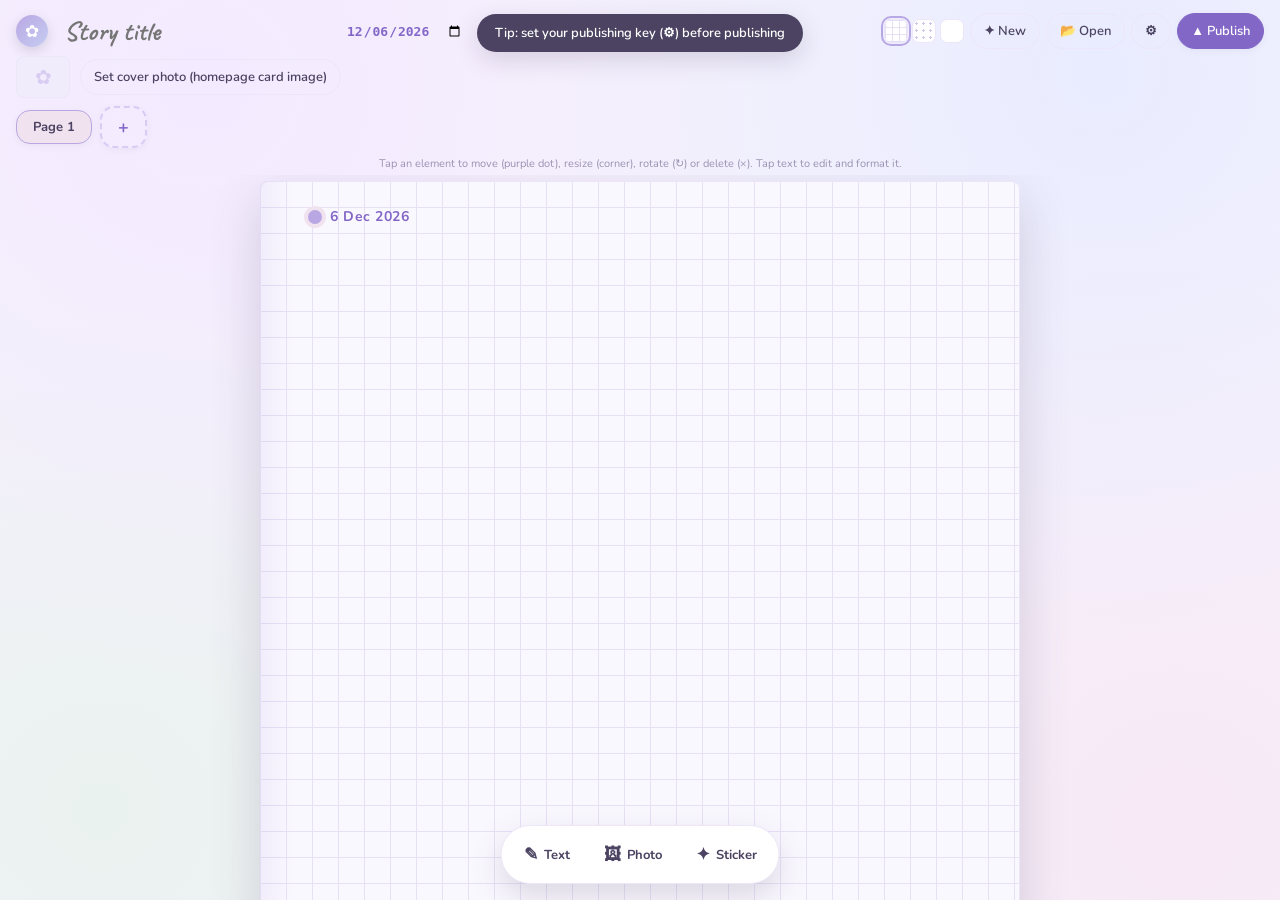
==== commit f9e011da: "og" ====
--- a/admin.html
+++ b/admin.html
@@ -3,32 +3,35 @@
 <head>
 <meta charset="UTF-8">
 <meta name="viewport" content="width=device-width, initial-scale=1.0, maximum-scale=1.0, user-scalable=no">
-<title>Editor — Dhanashri's Journal</title>
+<title>Editor — Dhanashri Journal</title>
 <link rel="preconnect" href="https://fonts.googleapis.com">
 <link rel="preconnect" href="https://fonts.gstatic.com" crossorigin>
-<link href="https://fonts.googleapis.com/css2?family=Caveat:wght@400;600;700&family=Dancing+Script:wght@400;600;700&family=Gaegu:wght@400;700&family=Indie+Flower&family=Nunito:wght@400;600;700&family=Patrick+Hand&family=Playfair+Display:ital,wght@0,400;0,700;1,400&family=Quicksand:wght@400;600;700&display=swap" rel="stylesheet">
+<link href="https://fonts.googleapis.com/css2?family=Caveat:wght@400;600;700&family=Dancing+Script:wght@400;600;700&family=Gaegu:wght@400;700&family=Indie+Flower&family=Nunito:wght@400;600;700&family=Patrick+Hand&family=Quicksand:wght@400;600;700&family=Shadows+Into+Light&display=swap" rel="stylesheet">
 <link rel="stylesheet" href="assets/style.css">
 <style>
   body{overflow:hidden; height:100vh;}
   .app{display:flex; flex-direction:column; height:100vh;}
-  .topbar{display:flex; align-items:center; gap:8px; padding:11px 14px 6px; flex-wrap:wrap;}
+  .topbar{display:flex; align-items:center; gap:10px; padding:12px 16px 6px; flex-wrap:wrap;}
   .mark{width:32px;height:32px;border-radius:50%;background:linear-gradient(135deg,var(--lav),var(--peri));
     display:flex;align-items:center;justify-content:center;color:#fff;font-size:17px;box-shadow:0 4px 12px var(--shadow);flex:none;}
-  .story-title{font-family:var(--hand); font-size:26px; font-weight:700; color:var(--ink); border:none; background:transparent; outline:none; min-width:70px; max-width:32vw; padding:2px 6px; border-radius:8px;}
+  .story-title{font-family:var(--hand); font-size:27px; font-weight:700; color:var(--ink); border:none; background:transparent; outline:none; min-width:80px; max-width:34vw; padding:2px 6px; border-radius:8px;}
   .story-title:focus{background:rgba(255,255,255,.65);}
-  .sdate{font-weight:700; font-size:13px; color:var(--lav-deep); border:none; background:transparent; outline:none; max-width:130px;}
+  .sdate{font-weight:700; font-size:13px; color:var(--lav-deep); border:none; background:transparent; outline:none;}
   .spacer{flex:1;}
   .actions{display:flex; gap:6px; flex-wrap:wrap;}
-  .cover-row{display:flex; align-items:center; gap:10px; padding:0 14px 6px;}
-  .cover-prev{width:54px;height:42px;border-radius:8px;border:1px solid var(--paper-edge);background:var(--soft);display:flex;align-items:center;justify-content:center;color:var(--lilac);font-size:20px;overflow:hidden;flex:none;}
-  .tabs{display:flex; gap:8px; padding:2px 14px 8px; overflow-x:auto; align-items:center;}
-  .tab{flex:none; cursor:pointer; padding:7px 15px; border-radius:14px; background:#fff; border:1px solid var(--paper-edge);
+  .cover-row{display:flex; align-items:center; gap:10px; padding:0 16px 6px;}
+  .cover-prev{width:54px;height:42px;border-radius:8px;object-fit:cover;border:1px solid var(--paper-edge);background:var(--soft);display:flex;align-items:center;justify-content:center;color:var(--lilac);font-size:20px;overflow:hidden;}
+  .cover-row .lbl{font-size:12px;color:var(--ink-soft);}
+
+  .tabs{display:flex; gap:8px; padding:2px 16px 8px; overflow-x:auto; align-items:center;}
+  .tab{flex:none; cursor:pointer; padding:7px 16px; border-radius:14px; background:#fff; border:1px solid var(--paper-edge);
     box-shadow:0 2px 6px rgba(75,67,97,.06); font-weight:700; font-size:13px;}
   .tab.active{background:var(--blush); border-color:var(--lav);}
   .tab.add{font-size:18px; color:var(--lav-deep); border:2px dashed var(--lilac); background:transparent;}
   .tab .x{color:var(--lav-deep); margin-left:8px; opacity:.6;}
-  .hint{font-size:11px; color:var(--ink-soft); text-align:center; padding:0 14px 4px;}
-
+  .hint{font-size:11px; color:var(--ink-soft); text-align:center; padding:0 16px 4px;}
+
+  /* format bar */
   .fmtbar{display:none; align-items:center; gap:6px; padding:8px 12px; margin:0 12px 6px; background:#fff;
     border:1px solid var(--paper-edge); border-radius:14px; box-shadow:0 4px 14px var(--shadow); overflow-x:auto;}
   .fmtbar > *{flex:none;}
@@ -40,8 +43,8 @@
   .fmtbar .sw{width:22px;height:22px;border-radius:50%;cursor:pointer;border:2px solid #fff;box-shadow:0 0 0 1px var(--paper-edge);}
   .fmtbar input[type=color]{width:32px;height:32px;border:none;background:none;cursor:pointer;padding:0;border-radius:8px;}
 
-  .stage{flex:1; overflow:auto; display:flex; justify-content:center; padding:6px 14px 96px;}
-  .stage-inner{margin:auto; position:relative; overflow:hidden;}
+  .stage{flex:1; overflow:auto; display:flex; justify-content:center; padding:6px 16px 96px;}
+  .stage-inner{margin:auto;}
 
   .el.selected{outline:1.5px dashed var(--lav); outline-offset:4px; z-index:50; border-radius:6px;}
   .el .ctrl{position:absolute; top:-13px; right:-13px; display:none; gap:4px; z-index:60;}
@@ -57,6 +60,7 @@
   .el.selected .resize{display:flex;}
   .el-text .text-body:empty:before{content:'Write here...'; color:var(--ink-soft);}
   .el-photo .cap:empty:before{content:'caption'; color:#c9c0dc;}
+  .date-stamp .d-text{pointer-events:none;}
 
   .paper-toggle{display:flex; gap:4px; align-items:center;}
   .paper-toggle .pt{width:24px;height:24px;border-radius:7px;cursor:pointer;border:1px solid var(--paper-edge); background:#fff;}
@@ -71,20 +75,16 @@
 
   .mask{position:fixed; inset:0; background:rgba(75,67,97,.34); z-index:300; display:none; align-items:center; justify-content:center; padding:18px;}
   .mask.open{display:flex;}
-  .modal{background:var(--paper); width:min(460px,100%); max-height:84vh; overflow:auto; border-radius:18px; padding:22px; box-shadow:0 20px 50px var(--shadow);}
-  .modal.wide{width:min(560px,100%);}
+  .modal{background:var(--paper); width:min(460px,100%); max-height:80vh; overflow:auto; border-radius:18px; padding:22px; box-shadow:0 20px 50px var(--shadow);}
   .modal h3{font-family:var(--hand); font-size:28px; margin:0 0 6px;}
   .modal p{font-size:13px; color:var(--ink-soft); line-height:1.5; margin:0 0 14px;}
   .modal input[type=password],.modal input[type=text]{width:100%; padding:11px 13px; border:1px solid var(--paper-edge); border-radius:10px; font-family:var(--body); font-size:14px; outline:none;}
   .modal .row{display:flex; gap:8px; justify-content:flex-end; margin-top:16px;}
   .story-list{display:flex; flex-direction:column; gap:8px; margin-top:8px;}
-  .story-list .item{display:flex; align-items:center; gap:10px; padding:8px; border:1px solid var(--paper-edge); border-radius:12px; background:#fff;}
-  .story-list .item .main{display:flex; align-items:center; gap:10px; flex:1; cursor:pointer; min-width:0;}
+  .story-list .item{display:flex; align-items:center; gap:10px; padding:8px; border:1px solid var(--paper-edge); border-radius:12px; cursor:pointer; background:#fff;}
   .story-list .item:hover{background:var(--blush);}
-  .story-list img{width:46px;height:36px;object-fit:cover;border-radius:6px;flex:none;}
-  .story-list .ph{width:46px;height:36px;border-radius:6px;background:var(--soft);display:flex;align-items:center;justify-content:center;color:var(--lilac);flex:none;}
-  .story-list .tname{font-family:var(--hand); font-size:20px; line-height:1; white-space:nowrap; overflow:hidden; text-overflow:ellipsis;}
-  .story-list .trash{width:34px;height:34px;border-radius:9px;border:1px solid var(--paper-edge);background:#fff;color:#c0617d;cursor:pointer;font-size:15px;flex:none;}
+  .story-list img{width:46px;height:36px;object-fit:cover;border-radius:6px;}
+  .story-list .ph{width:46px;height:36px;border-radius:6px;background:var(--soft);display:flex;align-items:center;justify-content:center;color:var(--lilac);}
 
   .sheet-mask{position:fixed; inset:0; background:rgba(75,67,97,.3); z-index:300; display:none; align-items:flex-end; justify-content:center;}
   .sheet-mask.open{display:flex;}
@@ -99,16 +99,10 @@
   .washirow{display:flex; gap:8px; flex-wrap:wrap;}
   .washirow button{width:64px;height:26px;border-radius:3px;border:none;cursor:pointer; box-shadow:0 2px 6px rgba(75,67,97,.12);}
 
-  /* crop */
-  #cropArea{position:relative; touch-action:none; user-select:none; margin:0 auto; max-width:100%; line-height:0;}
-  #cropImg{display:block; width:100%; pointer-events:none; border-radius:6px;}
-  #cropBox{position:absolute; border:2px solid #fff; box-shadow:0 0 0 9999px rgba(75,67,97,.5); cursor:move; touch-action:none;}
-  #cropHandle{position:absolute; right:-10px; bottom:-10px; width:22px;height:22px;border-radius:50%;background:var(--lav-deep);border:2px solid #fff; cursor:nwse-resize; touch-action:none;}
-
   .toast{position:fixed; left:50%; top:14px; transform:translateX(-50%); background:var(--ink); color:#fff; padding:10px 18px; border-radius:999px;
     font-size:13px; font-weight:600; z-index:400; box-shadow:0 8px 24px var(--shadow); opacity:0; transition:.25s; pointer-events:none; max-width:90vw; text-align:center;}
   .toast.show{opacity:1;}
-  @media(max-width:600px){ .story-title{max-width:34vw;font-size:21px;} .tool span.lbl{display:none;} .tool .ic{font-size:20px;} .actions .btn{padding:7px 9px;} .cover-row .btn{font-size:12px;} }
+  @media(max-width:560px){ .story-title{max-width:30vw;font-size:21px;} .tool span.lbl{display:none;} .tool .ic{font-size:20px;} .actions .btn{padding:7px 10px;} }
 </style>
 </head>
 <body>
@@ -138,7 +132,7 @@
   </div>
 
   <div class="tabs" id="tabs"></div>
-  <div class="hint">Tap an element to move (purple dot), resize (corner), rotate (↺ ↻) or delete (×). Photos also have a crop (✂) button.</div>
+  <div class="hint">Tap an element to move (purple dot), resize (corner), rotate (↻) or delete (×). Tap text to edit and format it.</div>
 
   <div class="fmtbar" id="fmtbar">
     <select id="fFont" title="Font"></select>
@@ -179,27 +173,22 @@
 <div class="mask" id="settingsMask">
   <div class="modal">
     <h3>Publishing key</h3>
-    <p>Paste a GitHub fine-grained token with <b>Contents: Read and write</b> on the <b>Dhanashri-Journal</b> repo. Stored only in this browser, never published.</p>
+    <p>Paste a GitHub fine-grained token with <b>Contents: Read and write</b> on the <b>Dhanashri-Journal</b> repo. It is stored only in this browser and never published.</p>
     <input type="password" id="tokenInput" placeholder="github_pat_..." autocomplete="off">
-    <div class="row"><button class="btn ghost" id="clearToken">Clear</button><button class="btn ghost" id="closeSettings">Close</button><button class="btn primary" id="saveToken">Save</button></div>
+    <div class="row">
+      <button class="btn ghost" id="clearToken">Clear</button>
+      <button class="btn ghost" id="closeSettings">Close</button>
+      <button class="btn primary" id="saveToken">Save</button>
+    </div>
   </div>
 </div>
 
 <div class="mask" id="openMask">
   <div class="modal">
-    <h3>Your stories</h3>
-    <p>Tap a story to edit or extend it. Use the bin to delete it from the site.</p>
+    <h3>Open a published story</h3>
+    <p>Pick a story to edit or extend. Re-publishing updates it.</p>
     <div class="story-list" id="storyList"><div style="color:var(--ink-soft);font-size:13px;">Loading...</div></div>
-    <div class="row"><button class="btn ghost" id="closeOpen">Close</button></div>
-  </div>
-</div>
-
-<div class="mask" id="cropMask">
-  <div class="modal wide">
-    <h3>Crop photo</h3>
-    <p>Drag the box to choose the area, drag the corner to resize, then Apply.</p>
-    <div id="cropArea"><img id="cropImg" alt=""><div id="cropBox"><div id="cropHandle"></div></div></div>
-    <div class="row"><button class="btn ghost" id="cropCancel">Cancel</button><button class="btn primary" id="cropApply">Apply</button></div>
+    <div class="row"><button class="btn ghost" id="closeOpen">Cancel</button></div>
   </div>
 </div>
 
@@ -211,7 +200,6 @@
 (function(){
 "use strict";
 const J=window.JOURNAL, U=J.CONFIG.USERNAME, R=J.CONFIG.REPO, PAGE_W=J.PAGE_W;
-const API='https://api.github.com/repos/'+U+'/'+R+'/contents/';
 const DRAFT='dj-draft', TOKEN='dj-gh-token';
 
 const STICKERS={
@@ -230,8 +218,7 @@
 if(typeof story.current!=='number') story.current=0;
 let selNode=null, selData=null, zTop=10, scale=1;
 
-const stage=document.getElementById('stage'), page=document.getElementById('page'), scaler=document.getElementById('scaler');
-const stageInner=document.querySelector('.stage-inner');
+const page=document.getElementById('page'), scaler=document.getElementById('scaler');
 const tabsEl=document.getElementById('tabs'), storyTitle=document.getElementById('storyTitle');
 const storyDate=document.getElementById('storyDate'), coverPrev=document.getElementById('coverPrev');
 const toast=document.getElementById('toast'), fmtbar=document.getElementById('fmtbar');
@@ -242,22 +229,27 @@
 function showToast(msg, ms){ toast.textContent=msg; toast.classList.add('show'); clearTimeout(toast._t); if(ms!==0) toast._t=setTimeout(()=>toast.classList.remove('show'), ms||2600); }
 function curPage(){ return story.pages[story.current]; }
 
-function fitScale(){ const avail=stage.clientWidth-28; scale=Math.min(1, avail/PAGE_W);
-  scaler.style.transform='scale('+scale+')'; stageInner.style.width=(PAGE_W*scale)+'px'; stageInner.style.height=(page.offsetHeight*scale)+'px'; }
+function fitScale(){ const avail=document.getElementById('stage').clientWidth-32; scale=Math.min(1, avail/PAGE_W);
+  scaler.style.transform='scale('+scale+')'; scaler.style.width=PAGE_W+'px'; scaler.style.height=(page.offsetHeight*scale)+'px'; }
 window.addEventListener('resize', fitScale);
 
 /* ---------- format bar ---------- */
-(function(){ const f=document.getElementById('fFont'); Object.keys(J.FONTS).forEach(k=>{ const o=document.createElement('option'); o.value=k; o.textContent=J.FONTS[k].label; f.appendChild(o); }); })();
+(function buildFontOptions(){ const f=document.getElementById('fFont');
+  Object.keys(J.FONTS).forEach(k=>{ const o=document.createElement('option'); o.value=k; o.textContent=J.FONTS[k].label; f.appendChild(o); }); })();
 function toHex(c){ try{ const ctx=document.createElement('canvas').getContext('2d'); ctx.fillStyle='#000'; ctx.fillStyle=c; return ctx.fillStyle; }catch(e){ return '#4b4361'; } }
-function setAlign(a){ ['alL','alC','alR'].forEach(id=>document.getElementById(id).classList.remove('active')); document.getElementById(a==='center'?'alC':a==='right'?'alR':'alL').classList.add('active'); }
+function setAlign(a){ ['alL','alC','alR'].forEach(id=>document.getElementById(id).classList.remove('active'));
+  document.getElementById(a==='center'?'alC':a==='right'?'alR':'alL').classList.add('active'); }
 function showFmt(){ fmtbar.style.display='flex';
-  document.getElementById('fFont').value=selData.font||'gaegu'; document.getElementById('szVal').textContent=(selData.size||20);
+  document.getElementById('fFont').value=selData.font||'gaegu';
+  document.getElementById('szVal').textContent=(selData.size||20);
   document.getElementById('fBold').classList.toggle('active', !!selData.bold);
   document.getElementById('fItalic').classList.toggle('active', !!selData.italic);
   document.getElementById('fUnder').classList.toggle('active', !!selData.underline);
-  setAlign(selData.align||'left'); document.getElementById('fColor').value=toHex(selData.color||'#4b4361'); fitScale(); }
+  setAlign(selData.align||'left');
+  document.getElementById('fColor').value=toHex(selData.color||'#4b4361'); fitScale(); }
 function hideFmt(){ fmtbar.style.display='none'; fitScale(); }
 function applyToSel(){ if(!selNode||!selData||selData.type!=='text') return; J.applyTextStyle(selNode.querySelector('.text-body'), selData); saveDraft(); }
+
 document.getElementById('fFont').onchange=function(){ if(selData){ selData.font=this.value; applyToSel(); } };
 document.getElementById('szMinus').onclick=()=>{ if(!selData) return; selData.size=Math.max(12,(selData.size||20)-2); document.getElementById('szVal').textContent=selData.size; applyToSel(); };
 document.getElementById('szPlus').onclick=()=>{ if(!selData) return; selData.size=Math.min(80,(selData.size||20)+2); document.getElementById('szVal').textContent=selData.size; applyToSel(); };
@@ -288,6 +280,10 @@
   const pg=curPage(); page.className='page '+(pg.paper||'grid');
   document.querySelectorAll('.paper-toggle .pt').forEach(p=>p.classList.toggle('sel', p.dataset.paper===(pg.paper||'grid')));
   page.innerHTML='';
+  if(story.current===0){ const head=document.createElement('div'); head.className='page-head';
+    head.innerHTML='<div class="date-stamp"><span class="date-pin"></span><span class="d-text">'+J.escapeHtml(J.formatDate(story.date))+'</span></div>'+
+                   '<div class="page-title">'+J.escapeHtml(story.title||'')+'</div>';
+    page.appendChild(head); }
   pg.elements.forEach(d=> page.appendChild(buildEl(d, pg)));
   page.onpointerdown=(e)=>{ if(e.target===page) deselect(); };
   requestAnimationFrame(fitScale); saveDraft();
@@ -303,7 +299,8 @@
   if(d.type==='text'){
     const b=document.createElement('div'); b.className='text-body'; b.contentEditable='true'; b.innerText=d.content||''; J.applyTextStyle(b,d);
     b.addEventListener('input',()=>{ d.content=b.innerText; saveDraft(); });
-    b.addEventListener('pointerdown',e=>{ select(el); e.stopPropagation(); }); el.appendChild(b);
+    b.addEventListener('pointerdown',e=>{ select(el); e.stopPropagation(); });
+    el.appendChild(b);
   } else if(d.type==='photo'){
     const img=document.createElement('img'); img.src=d.src; img.draggable=false; el.appendChild(img);
     const cap=document.createElement('div'); cap.className='cap'; cap.contentEditable='true'; cap.innerText=d.caption||'';
@@ -319,31 +316,31 @@
   }
   const grip=document.createElement('div'); grip.className='grip'; grip.textContent='✥'; el.appendChild(grip);
   const ctrl=document.createElement('div'); ctrl.className='ctrl';
-  if(d.type==='photo'){ const crop=document.createElement('div'); crop.className='dot'; crop.textContent='✂'; crop.title='crop';
-    crop.onpointerdown=(e)=>{ e.stopPropagation(); openCrop(d); }; ctrl.appendChild(crop); }
-  if(d.type!=='text'){
-    const rl=document.createElement('div'); rl.className='dot'; rl.textContent='↺'; rl.title='rotate left';
-    rl.onpointerdown=(e)=>{ e.stopPropagation(); d.rot=((d.rot||0)-5); applyRot(el,d); saveDraft(); }; ctrl.appendChild(rl);
-    const rr=document.createElement('div'); rr.className='dot'; rr.textContent='↻'; rr.title='rotate right';
-    rr.onpointerdown=(e)=>{ e.stopPropagation(); d.rot=((d.rot||0)+5); applyRot(el,d); saveDraft(); }; ctrl.appendChild(rr);
-  }
+  if(d.type!=='text'){ const rot=document.createElement('div'); rot.className='dot'; rot.textContent='↻'; rot.title='rotate';
+    rot.onpointerdown=(e)=>{ e.stopPropagation(); d.rot=((d.rot||0)+12); applyRot(el,d); saveDraft(); }; ctrl.appendChild(rot); }
   const del=document.createElement('div'); del.className='dot del'; del.textContent='×';
   del.onpointerdown=(e)=>{ e.stopPropagation(); pg.elements=pg.elements.filter(x=>x!==d); deselect(); renderAll(); }; ctrl.appendChild(del);
   el.appendChild(ctrl);
   const rz=document.createElement('div'); rz.className='resize'; rz.textContent='⤡'; el.appendChild(rz); makeResizable(el,rz,d);
-  el.addEventListener('pointerdown',(e)=>{ if(e.target===grip||e.target.classList.contains('resize')||e.target.classList.contains('dot')) return; if(d.type!=='text') select(el); });
+  el.addEventListener('pointerdown',(e)=>{ if(e.target===grip||e.target.classList.contains('resize')) return; if(d.type!=='text') select(el); });
   makeDraggable(el, grip, d);
   if(d.type==='sticker'||d.type==='washi'||d.type==='imgsticker') makeDraggable(el, el, d, grip);
   if(d.type==='photo') makeDraggable(el, el.querySelector('img'), d);
   return el;
 }
+
 function makeDraggable(el, handle, d, exclude){
   let sx,sy,ox,oy,drag=false;
-  handle.addEventListener('pointerdown',(e)=>{ if(exclude && e.target===exclude) return;
+  handle.addEventListener('pointerdown',(e)=>{
+    if(exclude && e.target===exclude) return;
     if(e.target.classList && (e.target.classList.contains('resize')||e.target.classList.contains('dot'))) return;
-    drag=true; select(el); handle.setPointerCapture(e.pointerId); sx=e.clientX; sy=e.clientY; ox=parseFloat(el.style.left)||0; oy=parseFloat(el.style.top)||0; e.preventDefault(); });
-  handle.addEventListener('pointermove',(e)=>{ if(!drag) return; let nx=ox+(e.clientX-sx)/scale, ny=oy+(e.clientY-sy)/scale;
-    nx=Math.max(-20, Math.min(nx, PAGE_W-30)); ny=Math.max(-20, ny); el.style.left=nx+'px'; el.style.top=ny+'px'; });
+    drag=true; select(el); handle.setPointerCapture(e.pointerId);
+    sx=e.clientX; sy=e.clientY; ox=parseFloat(el.style.left)||0; oy=parseFloat(el.style.top)||0; e.preventDefault();
+  });
+  handle.addEventListener('pointermove',(e)=>{ if(!drag) return;
+    let nx=ox+(e.clientX-sx)/scale, ny=oy+(e.clientY-sy)/scale;
+    nx=Math.max(-20, Math.min(nx, PAGE_W-30)); ny=Math.max(-20, ny);
+    el.style.left=nx+'px'; el.style.top=ny+'px'; });
   const end=()=>{ if(!drag) return; drag=false; d.x=parseFloat(el.style.left); d.y=parseFloat(el.style.top); saveDraft(); };
   handle.addEventListener('pointerup',end); handle.addEventListener('pointercancel',end);
 }
@@ -366,41 +363,14 @@
 document.getElementById('addPhoto').onclick=()=>photoFile.click();
 photoFile.onchange=async(e)=>{ const f=e.target.files[0]; if(!f) return; try{ const src=await J.compress(f);
   curPage().elements.push({id:J.uid(),type:'photo',x:200,y:330,w:220,src,caption:'',rot:(Math.random()*5-2.5)}); renderAll(); }catch(err){ showToast('Could not load image'); } photoFile.value=''; };
+
 const coverFile=document.getElementById('coverFile');
 document.getElementById('coverBtn').onclick=()=>coverFile.click();
 coverFile.onchange=async(e)=>{ const f=e.target.files[0]; if(!f) return; try{ story.thumb=await J.compress(f,520,0.72); renderAll(); showToast('Cover set'); }catch(err){ showToast('Could not load image'); } coverFile.value=''; };
+
 document.querySelectorAll('.paper-toggle .pt').forEach(p=>{ p.onclick=()=>{ curPage().paper=p.dataset.paper; deselect(); saveDraft(); renderAll(); }; });
-storyTitle.addEventListener('input',()=>{ story.title=storyTitle.value; saveDraft(); });
-storyDate.addEventListener('input',()=>{ story.date=storyDate.value; saveDraft(); });
-
-/* ---------- crop ---------- */
-let cropState=null;
-function openCrop(d){ const img=document.getElementById('cropImg'), box=document.getElementById('cropBox');
-  img.onload=()=>{ const cw=img.clientWidth, ch=img.clientHeight;
-    box.style.left=(cw*0.1)+'px'; box.style.top=(ch*0.1)+'px'; box.style.width=(cw*0.8)+'px'; box.style.height=(ch*0.8)+'px'; };
-  img.src=d.src; cropState={d}; document.getElementById('cropMask').classList.add('open'); }
-(function cropSetup(){
-  const box=document.getElementById('cropBox'), handle=document.getElementById('cropHandle'), img=document.getElementById('cropImg');
-  let mode=null,sx,sy,obl,obt,obw,obh;
-  function start(m,e,stop){ mode=m; sx=e.clientX;sy=e.clientY; obl=parseFloat(box.style.left)||0;obt=parseFloat(box.style.top)||0;obw=parseFloat(box.style.width)||0;obh=parseFloat(box.style.height)||0; (m==='resize'?handle:box).setPointerCapture(e.pointerId); e.preventDefault(); if(stop)e.stopPropagation(); }
-  box.addEventListener('pointerdown',e=>{ if(e.target===handle) return; start('move',e); });
-  handle.addEventListener('pointerdown',e=>start('resize',e,true));
-  const onMove=e=>{ if(!mode) return; const W=img.clientWidth,H=img.clientHeight, dx=e.clientX-sx, dy=e.clientY-sy;
-    if(mode==='move'){ let nl=Math.max(0,Math.min(obl+dx,W-obw)), nt=Math.max(0,Math.min(obt+dy,H-obh)); box.style.left=nl+'px'; box.style.top=nt+'px'; }
-    else { let nw=Math.max(30,Math.min(obw+dx,W-obl)), nh=Math.max(30,Math.min(obh+dy,H-obt)); box.style.width=nw+'px'; box.style.height=nh+'px'; } };
-  box.addEventListener('pointermove',onMove); handle.addEventListener('pointermove',onMove);
-  const onUp=()=>{ mode=null; };
-  ['pointerup','pointercancel'].forEach(ev=>{ box.addEventListener(ev,onUp); handle.addEventListener(ev,onUp); });
-})();
-document.getElementById('cropApply').onclick=()=>{ if(!cropState) return; const d=cropState.d;
-  const img=document.getElementById('cropImg'), box=document.getElementById('cropBox');
-  const ratio=img.naturalWidth/img.clientWidth;
-  const bl=parseFloat(box.style.left), bt=parseFloat(box.style.top), bw=parseFloat(box.style.width), bh=parseFloat(box.style.height);
-  const c=document.createElement('canvas'); c.width=Math.max(1,Math.round(bw*ratio)); c.height=Math.max(1,Math.round(bh*ratio));
-  const im=new Image(); im.onload=()=>{ c.getContext('2d').drawImage(im, bl*ratio, bt*ratio, bw*ratio, bh*ratio, 0,0,c.width,c.height);
-    d.src=c.toDataURL('image/jpeg',0.85); document.getElementById('cropMask').classList.remove('open'); cropState=null; renderAll(); showToast('Cropped'); };
-  im.src=d.src; };
-document.getElementById('cropCancel').onclick=()=>{ document.getElementById('cropMask').classList.remove('open'); cropState=null; };
+storyTitle.addEventListener('input',()=>{ story.title=storyTitle.value; saveDraft(); const t=document.querySelector('.page-title'); if(t) t.textContent=story.title; });
+storyDate.addEventListener('input',()=>{ story.date=storyDate.value; saveDraft(); const dt=document.querySelector('.d-text'); if(dt) dt.textContent=J.formatDate(story.date); });
 
 /* ---------- sticker sheet ---------- */
 const sheetMask=document.getElementById('sheetMask'), sheet=document.getElementById('sheet');
@@ -419,62 +389,51 @@
   addImg.onclick=()=>imgIn.click();
   imgIn.onchange=async(e)=>{ const f=e.target.files[0]; if(!f) return; try{ const src=await J.compress(f,440,1,'image/png'); addSticker({type:'imgsticker',w:120,src,rot:0}); }catch(err){ showToast('Could not load image'); } };
   cr.appendChild(inp); cr.appendChild(addE); cr.appendChild(addImg); cr.appendChild(imgIn); sheet.appendChild(cr);
+
   c=document.createElement('div'); c.className='cat'; c.textContent='Washi tape'; sheet.appendChild(c);
   const wrow=document.createElement('div'); wrow.className='washirow';
   WASHI.forEach(col=>{ const b=document.createElement('button'); b.style.background=col; b.onclick=()=>addSticker({type:'washi',w:120,color:col,rot:(Math.random()*8-4)}); wrow.appendChild(b); });
   sheet.appendChild(wrow);
+
   Object.keys(STICKERS).forEach(name=>{ const cc=document.createElement('div'); cc.className='cat'; cc.textContent=name; sheet.appendChild(cc);
     const g=document.createElement('div'); g.className='stickgrid';
     STICKERS[name].forEach(em=>{ const b=document.createElement('button'); b.textContent=em; b.onclick=()=>addSticker({type:'sticker',emoji:em,size:54,rot:0}); g.appendChild(b); }); sheet.appendChild(g); });
   sheetMask.classList.add('open');
 }
 
-/* ---------- new / settings ---------- */
+/* ---------- new / settings / open / publish ---------- */
 document.getElementById('newBtn').onclick=()=>{ if(confirm('Start a new blank story? Unpublished changes here will be cleared.')){ story=newStory(); deselect(); renderAll(); } };
+
 const settingsMask=document.getElementById('settingsMask');
 document.getElementById('settingsBtn').onclick=()=>{ document.getElementById('tokenInput').value=getToken(); settingsMask.classList.add('open'); };
 document.getElementById('closeSettings').onclick=()=>settingsMask.classList.remove('open');
 document.getElementById('saveToken').onclick=()=>{ try{ localStorage.setItem(TOKEN, document.getElementById('tokenInput').value.trim()); }catch(e){} settingsMask.classList.remove('open'); showToast('Key saved'); };
 document.getElementById('clearToken').onclick=()=>{ try{ localStorage.removeItem(TOKEN); }catch(e){} document.getElementById('tokenInput').value=''; showToast('Key cleared'); };
 
-/* ---------- GitHub API ---------- */
 function authHeaders(){ return { 'Authorization':'Bearer '+getToken(), 'Accept':'application/vnd.github+json', 'Content-Type':'application/json' }; }
-async function ghGet(path){ const r=await fetch(API+path, {headers:authHeaders(), cache:'no-store'});
+async function ghGet(path){ const r=await fetch('https://api.github.com/repos/'+U+'/'+R+'/contents/'+path, {headers:authHeaders(), cache:'no-store'});
   if(r.status===404) return null; if(!r.ok) throw new Error('Read failed ('+r.status+'). Check token and repo.'); const d=await r.json(); return {sha:d.sha, text:J.b64decode(d.content)}; }
 async function ghPut(path, content, message, sha){ const body={message, content:J.b64encode(content)}; if(sha) body.sha=sha;
-  const r=await fetch(API+path, {method:'PUT', headers:authHeaders(), body:JSON.stringify(body)});
+  const r=await fetch('https://api.github.com/repos/'+U+'/'+R+'/contents/'+path, {method:'PUT', headers:authHeaders(), body:JSON.stringify(body)});
   if(!r.ok){ const t=await r.text(); throw new Error('Save failed ('+r.status+'). '+t.slice(0,140)); } return r.json(); }
-async function ghDelete(path, sha, message){ const r=await fetch(API+path, {method:'DELETE', headers:authHeaders(), body:JSON.stringify({message, sha})});
-  if(!r.ok){ const t=await r.text(); throw new Error('Delete failed ('+r.status+'). '+t.slice(0,120)); } return r.json(); }
-
-/* ---------- open / delete stories ---------- */
+
 const openMask=document.getElementById('openMask'), storyList=document.getElementById('storyList');
 document.getElementById('closeOpen').onclick=()=>openMask.classList.remove('open');
-async function loadStories(){
-  storyList.innerHTML='<div style="color:var(--ink-soft);font-size:13px;">Loading...</div>';
+document.getElementById('openBtn').onclick=async()=>{
+  if(!getToken()){ showToast('Add your publishing key first (⚙)'); document.getElementById('settingsBtn').click(); return; }
+  openMask.classList.add('open'); storyList.innerHTML='<div style="color:var(--ink-soft);font-size:13px;">Loading...</div>';
   try{ const idx=await ghGet('data/index.json'); const list= idx? (JSON.parse(idx.text)||[]) : [];
     if(list.length===0){ storyList.innerHTML='<div style="color:var(--ink-soft);font-size:13px;">No published stories yet.</div>'; return; }
     storyList.innerHTML='';
     list.forEach(p=>{ const it=document.createElement('div'); it.className='item';
-      const main=document.createElement('div'); main.className='main';
-      main.innerHTML=(p.thumb?'<img src="'+p.thumb+'">':'<div class="ph">✿</div>')+'<div style="min-width:0"><div class="tname">'+J.escapeHtml(p.title||'Untitled')+'</div><div style="font-size:11px;color:var(--lav-deep);font-weight:700;">'+J.escapeHtml(J.formatDate(p.date))+'</div></div>';
-      main.onclick=async()=>{ try{ showToast('Loading story...',0); const pr=await ghGet('data/posts/'+p.id+'.json'); const post=JSON.parse(pr.text);
+      it.innerHTML=(p.thumb?'<img src="'+p.thumb+'">':'<div class="ph">✿</div>')+'<div><div style="font-family:var(--hand);font-size:20px;">'+J.escapeHtml(p.title||'Untitled')+'</div><div style="font-size:11px;color:var(--lav-deep);font-weight:700;">'+J.escapeHtml(J.formatDate(p.date))+'</div></div>';
+      it.onclick=async()=>{ try{ showToast('Loading story...',0); const pr=await ghGet('data/posts/'+p.id+'.json'); const post=JSON.parse(pr.text);
         story={id:post.id, title:post.title||'', date:post.date||J.today(), thumb:p.thumb||'', pages:(post.pages&&post.pages.length)?post.pages:[blankPage()], current:0, _loaded:true};
         deselect(); openMask.classList.remove('open'); renderAll(); showToast('Loaded — edit and Publish to update'); }catch(err){ showToast('Could not open story'); } };
-      const tr=document.createElement('button'); tr.className='trash'; tr.textContent='🗑'; tr.title='Delete story';
-      tr.onclick=async()=>{ if(!confirm('Delete "'+(p.title||'this story')+'" from the site permanently?')) return;
-        showToast('Deleting...',0);
-        try{ const pr=await ghGet('data/posts/'+p.id+'.json'); if(pr) await ghDelete('data/posts/'+p.id+'.json', pr.sha, 'Delete story: '+(p.title||p.id));
-          const idx2=await ghGet('data/index.json'); let list2= idx2? (JSON.parse(idx2.text)||[]) : []; list2=list2.filter(x=>x.id!==p.id);
-          await ghPut('data/index.json', JSON.stringify(list2), 'Remove from index: '+(p.title||p.id), idx2?idx2.sha:null);
-          showToast('Deleted'); loadStories();
-        }catch(err){ showToast(err.message,5000); } };
-      it.appendChild(main); it.appendChild(tr); storyList.appendChild(it); });
+      storyList.appendChild(it); });
   }catch(e){ storyList.innerHTML='<div style="color:#c0617d;font-size:13px;">'+J.escapeHtml(e.message)+'</div>'; }
-}
-document.getElementById('openBtn').onclick=()=>{ if(!getToken()){ showToast('Add your publishing key first (⚙)'); document.getElementById('settingsBtn').click(); return; } openMask.classList.add('open'); loadStories(); };
-
-/* ---------- publish ---------- */
+};
+
 document.getElementById('publishBtn').onclick=async()=>{
   if(!getToken()){ showToast('Add your publishing key first (⚙)'); document.getElementById('settingsBtn').click(); return; }
   if(!story.title.trim()){ showToast('Give the story a title first'); storyTitle.focus(); return; }
--- a/assets/style.css
+++ b/assets/style.css
@@ -1,4 +1,4 @@
-/* ===== Dhanashri's Journal — shared styles (lavender pastel) ===== */
+/* ===== Dhanashri Journal — shared styles (lavender pastel) ===== */
 :root{
   --paper:#faf8ff; --paper-edge:#ece6f8; --ink:#4b4361; --ink-soft:#9c93b3;
   --grid:#e8e1f6; --lav:#b9a7e3; --lav-deep:#8367c7; --lilac:#d8ccf2;
@@ -9,7 +9,7 @@
 *{box-sizing:border-box; -webkit-tap-highlight-color:transparent;}
 html,body{margin:0; min-height:100%;}
 body{
-  font-family:var(--body); color:var(--ink); overflow-x:hidden;
+  font-family:var(--body); color:var(--ink);
   background:
     radial-gradient(circle at 16% 10%, #f3eaff 0%, transparent 44%),
     radial-gradient(circle at 86% 8%, #e9ecff 0%, transparent 42%),
@@ -32,14 +32,12 @@
   background-image:linear-gradient(var(--grid) 1px, transparent 1px),linear-gradient(90deg, var(--grid) 1px, transparent 1px);
   background-size:26px 26px; border-radius:8px;
   box-shadow:0 18px 50px rgba(75,67,97,.20), inset 0 0 0 1px var(--paper-edge);
-  overflow:hidden; touch-action:none;}
+  overflow:hidden; touch-action:none; margin:0 auto;}
 .page.dot{background-image:radial-gradient(var(--grid) 1.4px, transparent 1.4px); background-size:24px 24px;}
 .page.plain{background-image:none;}
 .page::before{content:""; position:absolute; left:0; top:0; bottom:0; width:34px;
   background:linear-gradient(90deg, rgba(131,103,199,.08), transparent); pointer-events:none;}
-/* holder reserves the scaled footprint so nothing overflows on mobile */
-.page-holder{position:relative; overflow:hidden; margin:0 auto;}
-.page-scaler{transform-origin:top left; position:absolute; top:0; left:0;}
+.page-scaler{transform-origin:top center; margin:0 auto;}
 
 .el{position:absolute; user-select:none;}
 .el-text .text-body{font-family:var(--cute); font-size:20px; line-height:1.45; color:var(--ink);
@@ -52,14 +50,20 @@
 .el-washi .tape{width:120px;height:30px; border-radius:2px; opacity:.82; box-shadow:0 2px 6px rgba(75,67,97,.12); position:relative; overflow:hidden;}
 .el-washi .tape:after{content:""; position:absolute; inset:0; background-image:repeating-linear-gradient(45deg, rgba(255,255,255,.3) 0 6px, transparent 6px 12px);}
 
+.page-head{position:absolute; top:26px; left:48px; right:48px; display:flex; align-items:flex-start; justify-content:space-between; gap:14px; z-index:2;}
+.date-stamp{display:flex; align-items:center; gap:8px;}
+.date-pin{width:14px;height:14px;border-radius:50%;background:var(--lav);box-shadow:0 0 0 4px var(--blush);}
+.date-stamp input[type=date], .date-stamp .d-text{font-family:var(--body); font-weight:700; font-size:14px; color:var(--lav-deep); border:none; background:transparent; outline:none; letter-spacing:.5px;}
+.page-title{font-family:var(--hand); font-size:36px; font-weight:700; color:var(--ink); border:none; background:transparent; outline:none; text-align:right; max-width:60%; line-height:1;}
+
 /* ===== homepage ===== */
 .site-head{padding:46px 22px 10px; text-align:center;}
 .site-head .kicker{font-size:12px; letter-spacing:4px; text-transform:uppercase; color:var(--lav-deep); font-weight:700;}
 .site-head h1{font-family:var(--hand); font-size:66px; margin:8px 0 4px; color:var(--ink); font-weight:700;}
 .site-head .rule{width:54px; height:3px; border-radius:3px; background:var(--lav); margin:10px auto 0; opacity:.7;}
 .site-head p{color:var(--ink-soft); margin:14px 0 0; font-size:16px;}
-.cards{display:flex; flex-wrap:wrap; justify-content:center; align-items:flex-start; gap:34px 26px; padding:38px 22px 96px;}
-.card{width:300px; max-width:320px; background:#fff; padding:13px 13px 17px; border-radius:10px;
+.cards{display:flex; flex-wrap:wrap; justify-content:center; align-items:flex-start; gap:34px 28px; padding:38px 24px 96px;}
+.card{width:300px; max-width:100%; background:#fff; padding:13px 13px 17px; border-radius:10px;
   box-shadow:0 10px 28px var(--shadow); transition:.2s cubic-bezier(.2,.7,.3,1); cursor:pointer; display:block;}
 .card:nth-child(4n+1){transform:rotate(-1deg);}
 .card:nth-child(4n+3){transform:rotate(.9deg);}
@@ -71,25 +75,13 @@
 .empty{text-align:center; color:var(--ink-soft); max-width:380px; margin:70px auto; padding:0 20px;}
 .empty .big{font-family:var(--hand); font-size:44px; color:var(--ink); margin-bottom:6px;}
 
-/* ===== reader ===== */
-.reader-top{padding:16px 20px 0; display:flex; align-items:center; justify-content:space-between; gap:10px; flex-wrap:wrap;}
-.story-headline{text-align:center; padding:14px 22px 2px;}
-.story-headline .kicker{font-size:12px; letter-spacing:3px; text-transform:uppercase; color:var(--lav-deep); font-weight:700;}
-.story-headline h1{font-family:var(--hand); font-size:clamp(40px,8.5vw,68px); margin:6px 0 0; color:var(--ink); line-height:1; font-weight:700;}
-.story-headline .rule{width:54px; height:3px; border-radius:3px; background:var(--lav); margin:14px auto 0; opacity:.7;}
-.reader-stage{padding:18px 10px 90px; display:flex; flex-direction:column; align-items:center; gap:26px; overflow-x:hidden;}
+/* reader */
+.reader-top{padding:18px 22px 4px; display:flex; align-items:center; justify-content:space-between; gap:10px; flex-wrap:wrap;}
+.reader-stage{padding:6px 12px 90px; display:flex; flex-direction:column; align-items:center; gap:28px;}
 .loading{text-align:center; color:var(--ink-soft); padding:80px 20px; font-family:var(--hand); font-size:30px;}
 
-/* ===== mobile ===== */
-@media(max-width:600px){
-  .site-head{padding:32px 16px 6px;}
-  .site-head h1{font-size:46px;}
-  .site-head .kicker{letter-spacing:3px; font-size:11px;}
-  .site-head p{font-size:14px;}
-  .cards{gap:16px 12px; padding:24px 14px 80px;}
-  .card{width:calc(50% - 8px); max-width:none; padding:8px 8px 12px; border-radius:9px;}
-  .card:nth-child(4n+1),.card:nth-child(4n+3){transform:none;}
-  .card .c-title{font-size:21px;}
-  .card .c-date{font-size:10px; margin-top:8px;}
-  .reader-stage{padding:14px 8px 80px; gap:20px;}
+@media(max-width:560px){
+  .site-head{padding:34px 18px 6px;}
+  .site-head h1{font-size:50px;}
+  .page-title{font-size:30px;}
 }
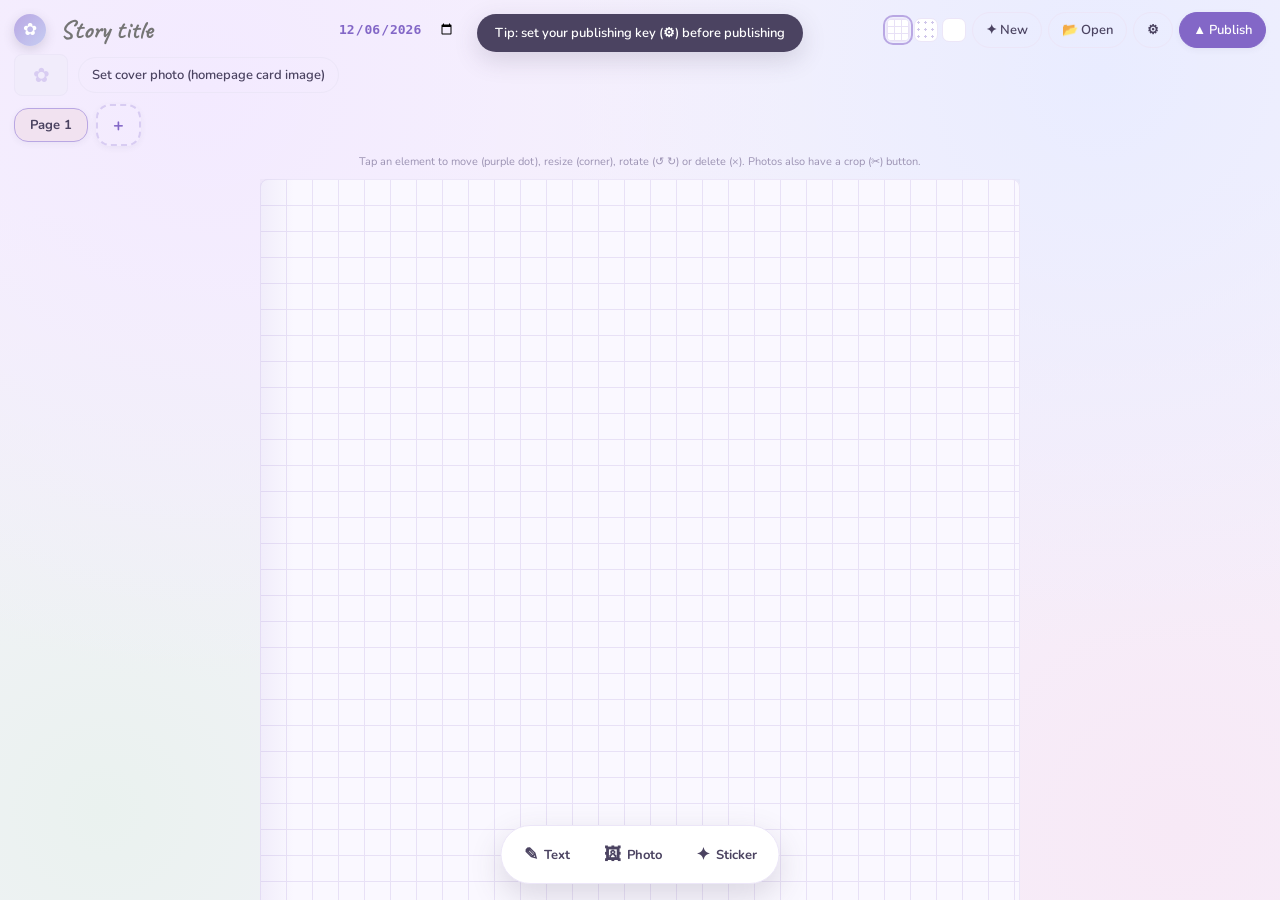
==== commit b5260bfc: "changes" ====
--- a/admin.html
+++ b/admin.html
@@ -3,35 +3,32 @@
 <head>
 <meta charset="UTF-8">
 <meta name="viewport" content="width=device-width, initial-scale=1.0, maximum-scale=1.0, user-scalable=no">
-<title>Editor — Dhanashri Journal</title>
+<title>Editor — Dhanashri's Journal</title>
 <link rel="preconnect" href="https://fonts.googleapis.com">
 <link rel="preconnect" href="https://fonts.gstatic.com" crossorigin>
-<link href="https://fonts.googleapis.com/css2?family=Caveat:wght@400;600;700&family=Dancing+Script:wght@400;600;700&family=Gaegu:wght@400;700&family=Indie+Flower&family=Nunito:wght@400;600;700&family=Patrick+Hand&family=Quicksand:wght@400;600;700&family=Shadows+Into+Light&display=swap" rel="stylesheet">
+<link href="https://fonts.googleapis.com/css2?family=Caveat:wght@400;600;700&family=Dancing+Script:wght@400;600;700&family=Gaegu:wght@400;700&family=Indie+Flower&family=Nunito:wght@400;600;700&family=Patrick+Hand&family=Playfair+Display:ital,wght@0,400;0,700;1,400&family=Quicksand:wght@400;600;700&display=swap" rel="stylesheet">
 <link rel="stylesheet" href="assets/style.css">
 <style>
   body{overflow:hidden; height:100vh;}
   .app{display:flex; flex-direction:column; height:100vh;}
-  .topbar{display:flex; align-items:center; gap:10px; padding:12px 16px 6px; flex-wrap:wrap;}
+  .topbar{display:flex; align-items:center; gap:8px; padding:11px 14px 6px; flex-wrap:wrap;}
   .mark{width:32px;height:32px;border-radius:50%;background:linear-gradient(135deg,var(--lav),var(--peri));
     display:flex;align-items:center;justify-content:center;color:#fff;font-size:17px;box-shadow:0 4px 12px var(--shadow);flex:none;}
-  .story-title{font-family:var(--hand); font-size:27px; font-weight:700; color:var(--ink); border:none; background:transparent; outline:none; min-width:80px; max-width:34vw; padding:2px 6px; border-radius:8px;}
+  .story-title{font-family:var(--hand); font-size:26px; font-weight:700; color:var(--ink); border:none; background:transparent; outline:none; min-width:70px; max-width:32vw; padding:2px 6px; border-radius:8px;}
   .story-title:focus{background:rgba(255,255,255,.65);}
-  .sdate{font-weight:700; font-size:13px; color:var(--lav-deep); border:none; background:transparent; outline:none;}
+  .sdate{font-weight:700; font-size:13px; color:var(--lav-deep); border:none; background:transparent; outline:none; max-width:130px;}
   .spacer{flex:1;}
   .actions{display:flex; gap:6px; flex-wrap:wrap;}
-  .cover-row{display:flex; align-items:center; gap:10px; padding:0 16px 6px;}
-  .cover-prev{width:54px;height:42px;border-radius:8px;object-fit:cover;border:1px solid var(--paper-edge);background:var(--soft);display:flex;align-items:center;justify-content:center;color:var(--lilac);font-size:20px;overflow:hidden;}
-  .cover-row .lbl{font-size:12px;color:var(--ink-soft);}
-
-  .tabs{display:flex; gap:8px; padding:2px 16px 8px; overflow-x:auto; align-items:center;}
-  .tab{flex:none; cursor:pointer; padding:7px 16px; border-radius:14px; background:#fff; border:1px solid var(--paper-edge);
+  .cover-row{display:flex; align-items:center; gap:10px; padding:0 14px 6px;}
+  .cover-prev{width:54px;height:42px;border-radius:8px;border:1px solid var(--paper-edge);background:var(--soft);display:flex;align-items:center;justify-content:center;color:var(--lilac);font-size:20px;overflow:hidden;flex:none;}
+  .tabs{display:flex; gap:8px; padding:2px 14px 8px; overflow-x:auto; align-items:center;}
+  .tab{flex:none; cursor:pointer; padding:7px 15px; border-radius:14px; background:#fff; border:1px solid var(--paper-edge);
     box-shadow:0 2px 6px rgba(75,67,97,.06); font-weight:700; font-size:13px;}
   .tab.active{background:var(--blush); border-color:var(--lav);}
   .tab.add{font-size:18px; color:var(--lav-deep); border:2px dashed var(--lilac); background:transparent;}
   .tab .x{color:var(--lav-deep); margin-left:8px; opacity:.6;}
-  .hint{font-size:11px; color:var(--ink-soft); text-align:center; padding:0 16px 4px;}
-
-  /* format bar */
+  .hint{font-size:11px; color:var(--ink-soft); text-align:center; padding:0 14px 4px;}
+
   .fmtbar{display:none; align-items:center; gap:6px; padding:8px 12px; margin:0 12px 6px; background:#fff;
     border:1px solid var(--paper-edge); border-radius:14px; box-shadow:0 4px 14px var(--shadow); overflow-x:auto;}
   .fmtbar > *{flex:none;}
@@ -43,8 +40,8 @@
   .fmtbar .sw{width:22px;height:22px;border-radius:50%;cursor:pointer;border:2px solid #fff;box-shadow:0 0 0 1px var(--paper-edge);}
   .fmtbar input[type=color]{width:32px;height:32px;border:none;background:none;cursor:pointer;padding:0;border-radius:8px;}
 
-  .stage{flex:1; overflow:auto; display:flex; justify-content:center; padding:6px 16px 96px;}
-  .stage-inner{margin:auto;}
+  .stage{flex:1; overflow:auto; display:flex; justify-content:center; padding:6px 14px 96px;}
+  .stage-inner{margin:auto; position:relative; overflow:hidden;}
 
   .el.selected{outline:1.5px dashed var(--lav); outline-offset:4px; z-index:50; border-radius:6px;}
   .el .ctrl{position:absolute; top:-13px; right:-13px; display:none; gap:4px; z-index:60;}
@@ -60,7 +57,6 @@
   .el.selected .resize{display:flex;}
   .el-text .text-body:empty:before{content:'Write here...'; color:var(--ink-soft);}
   .el-photo .cap:empty:before{content:'caption'; color:#c9c0dc;}
-  .date-stamp .d-text{pointer-events:none;}
 
   .paper-toggle{display:flex; gap:4px; align-items:center;}
   .paper-toggle .pt{width:24px;height:24px;border-radius:7px;cursor:pointer;border:1px solid var(--paper-edge); background:#fff;}
@@ -75,16 +71,20 @@
 
   .mask{position:fixed; inset:0; background:rgba(75,67,97,.34); z-index:300; display:none; align-items:center; justify-content:center; padding:18px;}
   .mask.open{display:flex;}
-  .modal{background:var(--paper); width:min(460px,100%); max-height:80vh; overflow:auto; border-radius:18px; padding:22px; box-shadow:0 20px 50px var(--shadow);}
+  .modal{background:var(--paper); width:min(460px,100%); max-height:84vh; overflow:auto; border-radius:18px; padding:22px; box-shadow:0 20px 50px var(--shadow);}
+  .modal.wide{width:min(560px,100%);}
   .modal h3{font-family:var(--hand); font-size:28px; margin:0 0 6px;}
   .modal p{font-size:13px; color:var(--ink-soft); line-height:1.5; margin:0 0 14px;}
   .modal input[type=password],.modal input[type=text]{width:100%; padding:11px 13px; border:1px solid var(--paper-edge); border-radius:10px; font-family:var(--body); font-size:14px; outline:none;}
   .modal .row{display:flex; gap:8px; justify-content:flex-end; margin-top:16px;}
   .story-list{display:flex; flex-direction:column; gap:8px; margin-top:8px;}
-  .story-list .item{display:flex; align-items:center; gap:10px; padding:8px; border:1px solid var(--paper-edge); border-radius:12px; cursor:pointer; background:#fff;}
+  .story-list .item{display:flex; align-items:center; gap:10px; padding:8px; border:1px solid var(--paper-edge); border-radius:12px; background:#fff;}
+  .story-list .item .main{display:flex; align-items:center; gap:10px; flex:1; cursor:pointer; min-width:0;}
   .story-list .item:hover{background:var(--blush);}
-  .story-list img{width:46px;height:36px;object-fit:cover;border-radius:6px;}
-  .story-list .ph{width:46px;height:36px;border-radius:6px;background:var(--soft);display:flex;align-items:center;justify-content:center;color:var(--lilac);}
+  .story-list img{width:46px;height:36px;object-fit:cover;border-radius:6px;flex:none;}
+  .story-list .ph{width:46px;height:36px;border-radius:6px;background:var(--soft);display:flex;align-items:center;justify-content:center;color:var(--lilac);flex:none;}
+  .story-list .tname{font-family:var(--hand); font-size:20px; line-height:1; white-space:nowrap; overflow:hidden; text-overflow:ellipsis;}
+  .story-list .trash{width:34px;height:34px;border-radius:9px;border:1px solid var(--paper-edge);background:#fff;color:#c0617d;cursor:pointer;font-size:15px;flex:none;}
 
   .sheet-mask{position:fixed; inset:0; background:rgba(75,67,97,.3); z-index:300; display:none; align-items:flex-end; justify-content:center;}
   .sheet-mask.open{display:flex;}
@@ -99,10 +99,16 @@
   .washirow{display:flex; gap:8px; flex-wrap:wrap;}
   .washirow button{width:64px;height:26px;border-radius:3px;border:none;cursor:pointer; box-shadow:0 2px 6px rgba(75,67,97,.12);}
 
+  /* crop */
+  #cropArea{position:relative; touch-action:none; user-select:none; margin:0 auto; max-width:100%; line-height:0;}
+  #cropImg{display:block; width:100%; pointer-events:none; border-radius:6px;}
+  #cropBox{position:absolute; border:2px solid #fff; box-shadow:0 0 0 9999px rgba(75,67,97,.5); cursor:move; touch-action:none;}
+  #cropHandle{position:absolute; right:-10px; bottom:-10px; width:22px;height:22px;border-radius:50%;background:var(--lav-deep);border:2px solid #fff; cursor:nwse-resize; touch-action:none;}
+
   .toast{position:fixed; left:50%; top:14px; transform:translateX(-50%); background:var(--ink); color:#fff; padding:10px 18px; border-radius:999px;
     font-size:13px; font-weight:600; z-index:400; box-shadow:0 8px 24px var(--shadow); opacity:0; transition:.25s; pointer-events:none; max-width:90vw; text-align:center;}
   .toast.show{opacity:1;}
-  @media(max-width:560px){ .story-title{max-width:30vw;font-size:21px;} .tool span.lbl{display:none;} .tool .ic{font-size:20px;} .actions .btn{padding:7px 10px;} }
+  @media(max-width:600px){ .story-title{max-width:34vw;font-size:21px;} .tool span.lbl{display:none;} .tool .ic{font-size:20px;} .actions .btn{padding:7px 9px;} .cover-row .btn{font-size:12px;} }
 </style>
 </head>
 <body>
@@ -132,7 +138,7 @@
   </div>
 
   <div class="tabs" id="tabs"></div>
-  <div class="hint">Tap an element to move (purple dot), resize (corner), rotate (↻) or delete (×). Tap text to edit and format it.</div>
+  <div class="hint">Tap an element to move (purple dot), resize (corner), rotate (↺ ↻) or delete (×). Photos also have a crop (✂) button.</div>
 
   <div class="fmtbar" id="fmtbar">
     <select id="fFont" title="Font"></select>
@@ -173,22 +179,27 @@
 <div class="mask" id="settingsMask">
   <div class="modal">
     <h3>Publishing key</h3>
-    <p>Paste a GitHub fine-grained token with <b>Contents: Read and write</b> on the <b>Dhanashri-Journal</b> repo. It is stored only in this browser and never published.</p>
+    <p>Paste a GitHub fine-grained token with <b>Contents: Read and write</b> on the <b>Dhanashri-Journal</b> repo. Stored only in this browser, never published.</p>
     <input type="password" id="tokenInput" placeholder="github_pat_..." autocomplete="off">
-    <div class="row">
-      <button class="btn ghost" id="clearToken">Clear</button>
-      <button class="btn ghost" id="closeSettings">Close</button>
-      <button class="btn primary" id="saveToken">Save</button>
-    </div>
+    <div class="row"><button class="btn ghost" id="clearToken">Clear</button><button class="btn ghost" id="closeSettings">Close</button><button class="btn primary" id="saveToken">Save</button></div>
   </div>
 </div>
 
 <div class="mask" id="openMask">
   <div class="modal">
-    <h3>Open a published story</h3>
-    <p>Pick a story to edit or extend. Re-publishing updates it.</p>
+    <h3>Your stories</h3>
+    <p>Tap a story to edit or extend it. Use the bin to delete it from the site.</p>
     <div class="story-list" id="storyList"><div style="color:var(--ink-soft);font-size:13px;">Loading...</div></div>
-    <div class="row"><button class="btn ghost" id="closeOpen">Cancel</button></div>
+    <div class="row"><button class="btn ghost" id="closeOpen">Close</button></div>
+  </div>
+</div>
+
+<div class="mask" id="cropMask">
+  <div class="modal wide">
+    <h3>Crop photo</h3>
+    <p>Drag the box to choose the area, drag the corner to resize, then Apply.</p>
+    <div id="cropArea"><img id="cropImg" alt=""><div id="cropBox"><div id="cropHandle"></div></div></div>
+    <div class="row"><button class="btn ghost" id="cropCancel">Cancel</button><button class="btn primary" id="cropApply">Apply</button></div>
   </div>
 </div>
 
@@ -200,6 +211,7 @@
 (function(){
 "use strict";
 const J=window.JOURNAL, U=J.CONFIG.USERNAME, R=J.CONFIG.REPO, PAGE_W=J.PAGE_W;
+const API='https://api.github.com/repos/'+U+'/'+R+'/contents/';
 const DRAFT='dj-draft', TOKEN='dj-gh-token';
 
 const STICKERS={
@@ -218,7 +230,8 @@
 if(typeof story.current!=='number') story.current=0;
 let selNode=null, selData=null, zTop=10, scale=1;
 
-const page=document.getElementById('page'), scaler=document.getElementById('scaler');
+const stage=document.getElementById('stage'), page=document.getElementById('page'), scaler=document.getElementById('scaler');
+const stageInner=document.querySelector('.stage-inner');
 const tabsEl=document.getElementById('tabs'), storyTitle=document.getElementById('storyTitle');
 const storyDate=document.getElementById('storyDate'), coverPrev=document.getElementById('coverPrev');
 const toast=document.getElementById('toast'), fmtbar=document.getElementById('fmtbar');
@@ -229,27 +242,22 @@
 function showToast(msg, ms){ toast.textContent=msg; toast.classList.add('show'); clearTimeout(toast._t); if(ms!==0) toast._t=setTimeout(()=>toast.classList.remove('show'), ms||2600); }
 function curPage(){ return story.pages[story.current]; }
 
-function fitScale(){ const avail=document.getElementById('stage').clientWidth-32; scale=Math.min(1, avail/PAGE_W);
-  scaler.style.transform='scale('+scale+')'; scaler.style.width=PAGE_W+'px'; scaler.style.height=(page.offsetHeight*scale)+'px'; }
+function fitScale(){ const avail=stage.clientWidth-28; scale=Math.min(1, avail/PAGE_W);
+  scaler.style.transform='scale('+scale+')'; stageInner.style.width=(PAGE_W*scale)+'px'; stageInner.style.height=(page.offsetHeight*scale)+'px'; }
 window.addEventListener('resize', fitScale);
 
 /* ---------- format bar ---------- */
-(function buildFontOptions(){ const f=document.getElementById('fFont');
-  Object.keys(J.FONTS).forEach(k=>{ const o=document.createElement('option'); o.value=k; o.textContent=J.FONTS[k].label; f.appendChild(o); }); })();
+(function(){ const f=document.getElementById('fFont'); Object.keys(J.FONTS).forEach(k=>{ const o=document.createElement('option'); o.value=k; o.textContent=J.FONTS[k].label; f.appendChild(o); }); })();
 function toHex(c){ try{ const ctx=document.createElement('canvas').getContext('2d'); ctx.fillStyle='#000'; ctx.fillStyle=c; return ctx.fillStyle; }catch(e){ return '#4b4361'; } }
-function setAlign(a){ ['alL','alC','alR'].forEach(id=>document.getElementById(id).classList.remove('active'));
-  document.getElementById(a==='center'?'alC':a==='right'?'alR':'alL').classList.add('active'); }
+function setAlign(a){ ['alL','alC','alR'].forEach(id=>document.getElementById(id).classList.remove('active')); document.getElementById(a==='center'?'alC':a==='right'?'alR':'alL').classList.add('active'); }
 function showFmt(){ fmtbar.style.display='flex';
-  document.getElementById('fFont').value=selData.font||'gaegu';
-  document.getElementById('szVal').textContent=(selData.size||20);
+  document.getElementById('fFont').value=selData.font||'gaegu'; document.getElementById('szVal').textContent=(selData.size||20);
   document.getElementById('fBold').classList.toggle('active', !!selData.bold);
   document.getElementById('fItalic').classList.toggle('active', !!selData.italic);
   document.getElementById('fUnder').classList.toggle('active', !!selData.underline);
-  setAlign(selData.align||'left');
-  document.getElementById('fColor').value=toHex(selData.color||'#4b4361'); fitScale(); }
+  setAlign(selData.align||'left'); document.getElementById('fColor').value=toHex(selData.color||'#4b4361'); fitScale(); }
 function hideFmt(){ fmtbar.style.display='none'; fitScale(); }
 function applyToSel(){ if(!selNode||!selData||selData.type!=='text') return; J.applyTextStyle(selNode.querySelector('.text-body'), selData); saveDraft(); }
-
 document.getElementById('fFont').onchange=function(){ if(selData){ selData.font=this.value; applyToSel(); } };
 document.getElementById('szMinus').onclick=()=>{ if(!selData) return; selData.size=Math.max(12,(selData.size||20)-2); document.getElementById('szVal').textContent=selData.size; applyToSel(); };
 document.getElementById('szPlus').onclick=()=>{ if(!selData) return; selData.size=Math.min(80,(selData.size||20)+2); document.getElementById('szVal').textContent=selData.size; applyToSel(); };
@@ -280,10 +288,6 @@
   const pg=curPage(); page.className='page '+(pg.paper||'grid');
   document.querySelectorAll('.paper-toggle .pt').forEach(p=>p.classList.toggle('sel', p.dataset.paper===(pg.paper||'grid')));
   page.innerHTML='';
-  if(story.current===0){ const head=document.createElement('div'); head.className='page-head';
-    head.innerHTML='<div class="date-stamp"><span class="date-pin"></span><span class="d-text">'+J.escapeHtml(J.formatDate(story.date))+'</span></div>'+
-                   '<div class="page-title">'+J.escapeHtml(story.title||'')+'</div>';
-    page.appendChild(head); }
   pg.elements.forEach(d=> page.appendChild(buildEl(d, pg)));
   page.onpointerdown=(e)=>{ if(e.target===page) deselect(); };
   requestAnimationFrame(fitScale); saveDraft();
@@ -299,8 +303,7 @@
   if(d.type==='text'){
     const b=document.createElement('div'); b.className='text-body'; b.contentEditable='true'; b.innerText=d.content||''; J.applyTextStyle(b,d);
     b.addEventListener('input',()=>{ d.content=b.innerText; saveDraft(); });
-    b.addEventListener('pointerdown',e=>{ select(el); e.stopPropagation(); });
-    el.appendChild(b);
+    b.addEventListener('pointerdown',e=>{ select(el); e.stopPropagation(); }); el.appendChild(b);
   } else if(d.type==='photo'){
     const img=document.createElement('img'); img.src=d.src; img.draggable=false; el.appendChild(img);
     const cap=document.createElement('div'); cap.className='cap'; cap.contentEditable='true'; cap.innerText=d.caption||'';
@@ -316,31 +319,31 @@
   }
   const grip=document.createElement('div'); grip.className='grip'; grip.textContent='✥'; el.appendChild(grip);
   const ctrl=document.createElement('div'); ctrl.className='ctrl';
-  if(d.type!=='text'){ const rot=document.createElement('div'); rot.className='dot'; rot.textContent='↻'; rot.title='rotate';
-    rot.onpointerdown=(e)=>{ e.stopPropagation(); d.rot=((d.rot||0)+12); applyRot(el,d); saveDraft(); }; ctrl.appendChild(rot); }
+  if(d.type==='photo'){ const crop=document.createElement('div'); crop.className='dot'; crop.textContent='✂'; crop.title='crop';
+    crop.onpointerdown=(e)=>{ e.stopPropagation(); openCrop(d); }; ctrl.appendChild(crop); }
+  if(d.type!=='text'){
+    const rl=document.createElement('div'); rl.className='dot'; rl.textContent='↺'; rl.title='rotate left';
+    rl.onpointerdown=(e)=>{ e.stopPropagation(); d.rot=((d.rot||0)-5); applyRot(el,d); saveDraft(); }; ctrl.appendChild(rl);
+    const rr=document.createElement('div'); rr.className='dot'; rr.textContent='↻'; rr.title='rotate right';
+    rr.onpointerdown=(e)=>{ e.stopPropagation(); d.rot=((d.rot||0)+5); applyRot(el,d); saveDraft(); }; ctrl.appendChild(rr);
+  }
   const del=document.createElement('div'); del.className='dot del'; del.textContent='×';
   del.onpointerdown=(e)=>{ e.stopPropagation(); pg.elements=pg.elements.filter(x=>x!==d); deselect(); renderAll(); }; ctrl.appendChild(del);
   el.appendChild(ctrl);
   const rz=document.createElement('div'); rz.className='resize'; rz.textContent='⤡'; el.appendChild(rz); makeResizable(el,rz,d);
-  el.addEventListener('pointerdown',(e)=>{ if(e.target===grip||e.target.classList.contains('resize')) return; if(d.type!=='text') select(el); });
+  el.addEventListener('pointerdown',(e)=>{ if(e.target===grip||e.target.classList.contains('resize')||e.target.classList.contains('dot')) return; if(d.type!=='text') select(el); });
   makeDraggable(el, grip, d);
   if(d.type==='sticker'||d.type==='washi'||d.type==='imgsticker') makeDraggable(el, el, d, grip);
   if(d.type==='photo') makeDraggable(el, el.querySelector('img'), d);
   return el;
 }
-
 function makeDraggable(el, handle, d, exclude){
   let sx,sy,ox,oy,drag=false;
-  handle.addEventListener('pointerdown',(e)=>{
-    if(exclude && e.target===exclude) return;
+  handle.addEventListener('pointerdown',(e)=>{ if(exclude && e.target===exclude) return;
     if(e.target.classList && (e.target.classList.contains('resize')||e.target.classList.contains('dot'))) return;
-    drag=true; select(el); handle.setPointerCapture(e.pointerId);
-    sx=e.clientX; sy=e.clientY; ox=parseFloat(el.style.left)||0; oy=parseFloat(el.style.top)||0; e.preventDefault();
-  });
-  handle.addEventListener('pointermove',(e)=>{ if(!drag) return;
-    let nx=ox+(e.clientX-sx)/scale, ny=oy+(e.clientY-sy)/scale;
-    nx=Math.max(-20, Math.min(nx, PAGE_W-30)); ny=Math.max(-20, ny);
-    el.style.left=nx+'px'; el.style.top=ny+'px'; });
+    drag=true; select(el); handle.setPointerCapture(e.pointerId); sx=e.clientX; sy=e.clientY; ox=parseFloat(el.style.left)||0; oy=parseFloat(el.style.top)||0; e.preventDefault(); });
+  handle.addEventListener('pointermove',(e)=>{ if(!drag) return; let nx=ox+(e.clientX-sx)/scale, ny=oy+(e.clientY-sy)/scale;
+    nx=Math.max(-20, Math.min(nx, PAGE_W-30)); ny=Math.max(-20, ny); el.style.left=nx+'px'; el.style.top=ny+'px'; });
   const end=()=>{ if(!drag) return; drag=false; d.x=parseFloat(el.style.left); d.y=parseFloat(el.style.top); saveDraft(); };
   handle.addEventListener('pointerup',end); handle.addEventListener('pointercancel',end);
 }
@@ -363,14 +366,41 @@
 document.getElementById('addPhoto').onclick=()=>photoFile.click();
 photoFile.onchange=async(e)=>{ const f=e.target.files[0]; if(!f) return; try{ const src=await J.compress(f);
   curPage().elements.push({id:J.uid(),type:'photo',x:200,y:330,w:220,src,caption:'',rot:(Math.random()*5-2.5)}); renderAll(); }catch(err){ showToast('Could not load image'); } photoFile.value=''; };
-
 const coverFile=document.getElementById('coverFile');
 document.getElementById('coverBtn').onclick=()=>coverFile.click();
 coverFile.onchange=async(e)=>{ const f=e.target.files[0]; if(!f) return; try{ story.thumb=await J.compress(f,520,0.72); renderAll(); showToast('Cover set'); }catch(err){ showToast('Could not load image'); } coverFile.value=''; };
-
 document.querySelectorAll('.paper-toggle .pt').forEach(p=>{ p.onclick=()=>{ curPage().paper=p.dataset.paper; deselect(); saveDraft(); renderAll(); }; });
-storyTitle.addEventListener('input',()=>{ story.title=storyTitle.value; saveDraft(); const t=document.querySelector('.page-title'); if(t) t.textContent=story.title; });
-storyDate.addEventListener('input',()=>{ story.date=storyDate.value; saveDraft(); const dt=document.querySelector('.d-text'); if(dt) dt.textContent=J.formatDate(story.date); });
+storyTitle.addEventListener('input',()=>{ story.title=storyTitle.value; saveDraft(); });
+storyDate.addEventListener('input',()=>{ story.date=storyDate.value; saveDraft(); });
+
+/* ---------- crop ---------- */
+let cropState=null;
+function openCrop(d){ const img=document.getElementById('cropImg'), box=document.getElementById('cropBox');
+  img.onload=()=>{ const cw=img.clientWidth, ch=img.clientHeight;
+    box.style.left=(cw*0.1)+'px'; box.style.top=(ch*0.1)+'px'; box.style.width=(cw*0.8)+'px'; box.style.height=(ch*0.8)+'px'; };
+  img.src=d.src; cropState={d}; document.getElementById('cropMask').classList.add('open'); }
+(function cropSetup(){
+  const box=document.getElementById('cropBox'), handle=document.getElementById('cropHandle'), img=document.getElementById('cropImg');
+  let mode=null,sx,sy,obl,obt,obw,obh;
+  function start(m,e,stop){ mode=m; sx=e.clientX;sy=e.clientY; obl=parseFloat(box.style.left)||0;obt=parseFloat(box.style.top)||0;obw=parseFloat(box.style.width)||0;obh=parseFloat(box.style.height)||0; (m==='resize'?handle:box).setPointerCapture(e.pointerId); e.preventDefault(); if(stop)e.stopPropagation(); }
+  box.addEventListener('pointerdown',e=>{ if(e.target===handle) return; start('move',e); });
+  handle.addEventListener('pointerdown',e=>start('resize',e,true));
+  const onMove=e=>{ if(!mode) return; const W=img.clientWidth,H=img.clientHeight, dx=e.clientX-sx, dy=e.clientY-sy;
+    if(mode==='move'){ let nl=Math.max(0,Math.min(obl+dx,W-obw)), nt=Math.max(0,Math.min(obt+dy,H-obh)); box.style.left=nl+'px'; box.style.top=nt+'px'; }
+    else { let nw=Math.max(30,Math.min(obw+dx,W-obl)), nh=Math.max(30,Math.min(obh+dy,H-obt)); box.style.width=nw+'px'; box.style.height=nh+'px'; } };
+  box.addEventListener('pointermove',onMove); handle.addEventListener('pointermove',onMove);
+  const onUp=()=>{ mode=null; };
+  ['pointerup','pointercancel'].forEach(ev=>{ box.addEventListener(ev,onUp); handle.addEventListener(ev,onUp); });
+})();
+document.getElementById('cropApply').onclick=()=>{ if(!cropState) return; const d=cropState.d;
+  const img=document.getElementById('cropImg'), box=document.getElementById('cropBox');
+  const ratio=img.naturalWidth/img.clientWidth;
+  const bl=parseFloat(box.style.left), bt=parseFloat(box.style.top), bw=parseFloat(box.style.width), bh=parseFloat(box.style.height);
+  const c=document.createElement('canvas'); c.width=Math.max(1,Math.round(bw*ratio)); c.height=Math.max(1,Math.round(bh*ratio));
+  const im=new Image(); im.onload=()=>{ c.getContext('2d').drawImage(im, bl*ratio, bt*ratio, bw*ratio, bh*ratio, 0,0,c.width,c.height);
+    d.src=c.toDataURL('image/jpeg',0.85); document.getElementById('cropMask').classList.remove('open'); cropState=null; renderAll(); showToast('Cropped'); };
+  im.src=d.src; };
+document.getElementById('cropCancel').onclick=()=>{ document.getElementById('cropMask').classList.remove('open'); cropState=null; };
 
 /* ---------- sticker sheet ---------- */
 const sheetMask=document.getElementById('sheetMask'), sheet=document.getElementById('sheet');
@@ -389,51 +419,62 @@
   addImg.onclick=()=>imgIn.click();
   imgIn.onchange=async(e)=>{ const f=e.target.files[0]; if(!f) return; try{ const src=await J.compress(f,440,1,'image/png'); addSticker({type:'imgsticker',w:120,src,rot:0}); }catch(err){ showToast('Could not load image'); } };
   cr.appendChild(inp); cr.appendChild(addE); cr.appendChild(addImg); cr.appendChild(imgIn); sheet.appendChild(cr);
-
   c=document.createElement('div'); c.className='cat'; c.textContent='Washi tape'; sheet.appendChild(c);
   const wrow=document.createElement('div'); wrow.className='washirow';
   WASHI.forEach(col=>{ const b=document.createElement('button'); b.style.background=col; b.onclick=()=>addSticker({type:'washi',w:120,color:col,rot:(Math.random()*8-4)}); wrow.appendChild(b); });
   sheet.appendChild(wrow);
-
   Object.keys(STICKERS).forEach(name=>{ const cc=document.createElement('div'); cc.className='cat'; cc.textContent=name; sheet.appendChild(cc);
     const g=document.createElement('div'); g.className='stickgrid';
     STICKERS[name].forEach(em=>{ const b=document.createElement('button'); b.textContent=em; b.onclick=()=>addSticker({type:'sticker',emoji:em,size:54,rot:0}); g.appendChild(b); }); sheet.appendChild(g); });
   sheetMask.classList.add('open');
 }
 
-/* ---------- new / settings / open / publish ---------- */
+/* ---------- new / settings ---------- */
 document.getElementById('newBtn').onclick=()=>{ if(confirm('Start a new blank story? Unpublished changes here will be cleared.')){ story=newStory(); deselect(); renderAll(); } };
-
 const settingsMask=document.getElementById('settingsMask');
 document.getElementById('settingsBtn').onclick=()=>{ document.getElementById('tokenInput').value=getToken(); settingsMask.classList.add('open'); };
 document.getElementById('closeSettings').onclick=()=>settingsMask.classList.remove('open');
 document.getElementById('saveToken').onclick=()=>{ try{ localStorage.setItem(TOKEN, document.getElementById('tokenInput').value.trim()); }catch(e){} settingsMask.classList.remove('open'); showToast('Key saved'); };
 document.getElementById('clearToken').onclick=()=>{ try{ localStorage.removeItem(TOKEN); }catch(e){} document.getElementById('tokenInput').value=''; showToast('Key cleared'); };
 
+/* ---------- GitHub API ---------- */
 function authHeaders(){ return { 'Authorization':'Bearer '+getToken(), 'Accept':'application/vnd.github+json', 'Content-Type':'application/json' }; }
-async function ghGet(path){ const r=await fetch('https://api.github.com/repos/'+U+'/'+R+'/contents/'+path, {headers:authHeaders(), cache:'no-store'});
+async function ghGet(path){ const r=await fetch(API+path, {headers:authHeaders(), cache:'no-store'});
   if(r.status===404) return null; if(!r.ok) throw new Error('Read failed ('+r.status+'). Check token and repo.'); const d=await r.json(); return {sha:d.sha, text:J.b64decode(d.content)}; }
 async function ghPut(path, content, message, sha){ const body={message, content:J.b64encode(content)}; if(sha) body.sha=sha;
-  const r=await fetch('https://api.github.com/repos/'+U+'/'+R+'/contents/'+path, {method:'PUT', headers:authHeaders(), body:JSON.stringify(body)});
+  const r=await fetch(API+path, {method:'PUT', headers:authHeaders(), body:JSON.stringify(body)});
   if(!r.ok){ const t=await r.text(); throw new Error('Save failed ('+r.status+'). '+t.slice(0,140)); } return r.json(); }
-
+async function ghDelete(path, sha, message){ const r=await fetch(API+path, {method:'DELETE', headers:authHeaders(), body:JSON.stringify({message, sha})});
+  if(!r.ok){ const t=await r.text(); throw new Error('Delete failed ('+r.status+'). '+t.slice(0,120)); } return r.json(); }
+
+/* ---------- open / delete stories ---------- */
 const openMask=document.getElementById('openMask'), storyList=document.getElementById('storyList');
 document.getElementById('closeOpen').onclick=()=>openMask.classList.remove('open');
-document.getElementById('openBtn').onclick=async()=>{
-  if(!getToken()){ showToast('Add your publishing key first (⚙)'); document.getElementById('settingsBtn').click(); return; }
-  openMask.classList.add('open'); storyList.innerHTML='<div style="color:var(--ink-soft);font-size:13px;">Loading...</div>';
+async function loadStories(){
+  storyList.innerHTML='<div style="color:var(--ink-soft);font-size:13px;">Loading...</div>';
   try{ const idx=await ghGet('data/index.json'); const list= idx? (JSON.parse(idx.text)||[]) : [];
     if(list.length===0){ storyList.innerHTML='<div style="color:var(--ink-soft);font-size:13px;">No published stories yet.</div>'; return; }
     storyList.innerHTML='';
     list.forEach(p=>{ const it=document.createElement('div'); it.className='item';
-      it.innerHTML=(p.thumb?'<img src="'+p.thumb+'">':'<div class="ph">✿</div>')+'<div><div style="font-family:var(--hand);font-size:20px;">'+J.escapeHtml(p.title||'Untitled')+'</div><div style="font-size:11px;color:var(--lav-deep);font-weight:700;">'+J.escapeHtml(J.formatDate(p.date))+'</div></div>';
-      it.onclick=async()=>{ try{ showToast('Loading story...',0); const pr=await ghGet('data/posts/'+p.id+'.json'); const post=JSON.parse(pr.text);
+      const main=document.createElement('div'); main.className='main';
+      main.innerHTML=(p.thumb?'<img src="'+p.thumb+'">':'<div class="ph">✿</div>')+'<div style="min-width:0"><div class="tname">'+J.escapeHtml(p.title||'Untitled')+'</div><div style="font-size:11px;color:var(--lav-deep);font-weight:700;">'+J.escapeHtml(J.formatDate(p.date))+'</div></div>';
+      main.onclick=async()=>{ try{ showToast('Loading story...',0); const pr=await ghGet('data/posts/'+p.id+'.json'); const post=JSON.parse(pr.text);
         story={id:post.id, title:post.title||'', date:post.date||J.today(), thumb:p.thumb||'', pages:(post.pages&&post.pages.length)?post.pages:[blankPage()], current:0, _loaded:true};
         deselect(); openMask.classList.remove('open'); renderAll(); showToast('Loaded — edit and Publish to update'); }catch(err){ showToast('Could not open story'); } };
-      storyList.appendChild(it); });
+      const tr=document.createElement('button'); tr.className='trash'; tr.textContent='🗑'; tr.title='Delete story';
+      tr.onclick=async()=>{ if(!confirm('Delete "'+(p.title||'this story')+'" from the site permanently?')) return;
+        showToast('Deleting...',0);
+        try{ const pr=await ghGet('data/posts/'+p.id+'.json'); if(pr) await ghDelete('data/posts/'+p.id+'.json', pr.sha, 'Delete story: '+(p.title||p.id));
+          const idx2=await ghGet('data/index.json'); let list2= idx2? (JSON.parse(idx2.text)||[]) : []; list2=list2.filter(x=>x.id!==p.id);
+          await ghPut('data/index.json', JSON.stringify(list2), 'Remove from index: '+(p.title||p.id), idx2?idx2.sha:null);
+          showToast('Deleted'); loadStories();
+        }catch(err){ showToast(err.message,5000); } };
+      it.appendChild(main); it.appendChild(tr); storyList.appendChild(it); });
   }catch(e){ storyList.innerHTML='<div style="color:#c0617d;font-size:13px;">'+J.escapeHtml(e.message)+'</div>'; }
-};
-
+}
+document.getElementById('openBtn').onclick=()=>{ if(!getToken()){ showToast('Add your publishing key first (⚙)'); document.getElementById('settingsBtn').click(); return; } openMask.classList.add('open'); loadStories(); };
+
+/* ---------- publish ---------- */
 document.getElementById('publishBtn').onclick=async()=>{
   if(!getToken()){ showToast('Add your publishing key first (⚙)'); document.getElementById('settingsBtn').click(); return; }
   if(!story.title.trim()){ showToast('Give the story a title first'); storyTitle.focus(); return; }
--- a/assets/style.css
+++ b/assets/style.css
@@ -1,4 +1,4 @@
-/* ===== Dhanashri Journal — shared styles (lavender pastel) ===== */
+/* ===== Dhanashri's Journal — shared styles (lavender pastel) ===== */
 :root{
   --paper:#faf8ff; --paper-edge:#ece6f8; --ink:#4b4361; --ink-soft:#9c93b3;
   --grid:#e8e1f6; --lav:#b9a7e3; --lav-deep:#8367c7; --lilac:#d8ccf2;
@@ -9,7 +9,7 @@
 *{box-sizing:border-box; -webkit-tap-highlight-color:transparent;}
 html,body{margin:0; min-height:100%;}
 body{
-  font-family:var(--body); color:var(--ink);
+  font-family:var(--body); color:var(--ink); overflow-x:hidden;
   background:
     radial-gradient(circle at 16% 10%, #f3eaff 0%, transparent 44%),
     radial-gradient(circle at 86% 8%, #e9ecff 0%, transparent 42%),
@@ -32,12 +32,14 @@
   background-image:linear-gradient(var(--grid) 1px, transparent 1px),linear-gradient(90deg, var(--grid) 1px, transparent 1px);
   background-size:26px 26px; border-radius:8px;
   box-shadow:0 18px 50px rgba(75,67,97,.20), inset 0 0 0 1px var(--paper-edge);
-  overflow:hidden; touch-action:none; margin:0 auto;}
+  overflow:hidden; touch-action:none;}
 .page.dot{background-image:radial-gradient(var(--grid) 1.4px, transparent 1.4px); background-size:24px 24px;}
 .page.plain{background-image:none;}
 .page::before{content:""; position:absolute; left:0; top:0; bottom:0; width:34px;
   background:linear-gradient(90deg, rgba(131,103,199,.08), transparent); pointer-events:none;}
-.page-scaler{transform-origin:top center; margin:0 auto;}
+/* holder reserves the scaled footprint so nothing overflows on mobile */
+.page-holder{position:relative; overflow:hidden; margin:0 auto;}
+.page-scaler{transform-origin:top left; position:absolute; top:0; left:0;}
 
 .el{position:absolute; user-select:none;}
 .el-text .text-body{font-family:var(--cute); font-size:20px; line-height:1.45; color:var(--ink);
@@ -50,20 +52,14 @@
 .el-washi .tape{width:120px;height:30px; border-radius:2px; opacity:.82; box-shadow:0 2px 6px rgba(75,67,97,.12); position:relative; overflow:hidden;}
 .el-washi .tape:after{content:""; position:absolute; inset:0; background-image:repeating-linear-gradient(45deg, rgba(255,255,255,.3) 0 6px, transparent 6px 12px);}
 
-.page-head{position:absolute; top:26px; left:48px; right:48px; display:flex; align-items:flex-start; justify-content:space-between; gap:14px; z-index:2;}
-.date-stamp{display:flex; align-items:center; gap:8px;}
-.date-pin{width:14px;height:14px;border-radius:50%;background:var(--lav);box-shadow:0 0 0 4px var(--blush);}
-.date-stamp input[type=date], .date-stamp .d-text{font-family:var(--body); font-weight:700; font-size:14px; color:var(--lav-deep); border:none; background:transparent; outline:none; letter-spacing:.5px;}
-.page-title{font-family:var(--hand); font-size:36px; font-weight:700; color:var(--ink); border:none; background:transparent; outline:none; text-align:right; max-width:60%; line-height:1;}
-
 /* ===== homepage ===== */
 .site-head{padding:46px 22px 10px; text-align:center;}
 .site-head .kicker{font-size:12px; letter-spacing:4px; text-transform:uppercase; color:var(--lav-deep); font-weight:700;}
 .site-head h1{font-family:var(--hand); font-size:66px; margin:8px 0 4px; color:var(--ink); font-weight:700;}
 .site-head .rule{width:54px; height:3px; border-radius:3px; background:var(--lav); margin:10px auto 0; opacity:.7;}
 .site-head p{color:var(--ink-soft); margin:14px 0 0; font-size:16px;}
-.cards{display:flex; flex-wrap:wrap; justify-content:center; align-items:flex-start; gap:34px 28px; padding:38px 24px 96px;}
-.card{width:300px; max-width:100%; background:#fff; padding:13px 13px 17px; border-radius:10px;
+.cards{display:flex; flex-wrap:wrap; justify-content:center; align-items:flex-start; gap:34px 26px; padding:38px 22px 96px;}
+.card{width:300px; max-width:320px; background:#fff; padding:13px 13px 17px; border-radius:10px;
   box-shadow:0 10px 28px var(--shadow); transition:.2s cubic-bezier(.2,.7,.3,1); cursor:pointer; display:block;}
 .card:nth-child(4n+1){transform:rotate(-1deg);}
 .card:nth-child(4n+3){transform:rotate(.9deg);}
@@ -75,13 +71,25 @@
 .empty{text-align:center; color:var(--ink-soft); max-width:380px; margin:70px auto; padding:0 20px;}
 .empty .big{font-family:var(--hand); font-size:44px; color:var(--ink); margin-bottom:6px;}
 
-/* reader */
-.reader-top{padding:18px 22px 4px; display:flex; align-items:center; justify-content:space-between; gap:10px; flex-wrap:wrap;}
-.reader-stage{padding:6px 12px 90px; display:flex; flex-direction:column; align-items:center; gap:28px;}
+/* ===== reader ===== */
+.reader-top{padding:16px 20px 0; display:flex; align-items:center; justify-content:space-between; gap:10px; flex-wrap:wrap;}
+.story-headline{text-align:center; padding:14px 22px 2px;}
+.story-headline .kicker{font-size:12px; letter-spacing:3px; text-transform:uppercase; color:var(--lav-deep); font-weight:700;}
+.story-headline h1{font-family:var(--hand); font-size:clamp(40px,8.5vw,68px); margin:6px 0 0; color:var(--ink); line-height:1; font-weight:700;}
+.story-headline .rule{width:54px; height:3px; border-radius:3px; background:var(--lav); margin:14px auto 0; opacity:.7;}
+.reader-stage{padding:18px 10px 90px; display:flex; flex-direction:column; align-items:center; gap:26px; overflow-x:hidden;}
 .loading{text-align:center; color:var(--ink-soft); padding:80px 20px; font-family:var(--hand); font-size:30px;}
 
-@media(max-width:560px){
-  .site-head{padding:34px 18px 6px;}
-  .site-head h1{font-size:50px;}
-  .page-title{font-size:30px;}
+/* ===== mobile ===== */
+@media(max-width:600px){
+  .site-head{padding:32px 16px 6px;}
+  .site-head h1{font-size:46px;}
+  .site-head .kicker{letter-spacing:3px; font-size:11px;}
+  .site-head p{font-size:14px;}
+  .cards{gap:16px 12px; padding:24px 14px 80px;}
+  .card{width:calc(50% - 8px); max-width:none; padding:8px 8px 12px; border-radius:9px;}
+  .card:nth-child(4n+1),.card:nth-child(4n+3){transform:none;}
+  .card .c-title{font-size:21px;}
+  .card .c-date{font-size:10px; margin-top:8px;}
+  .reader-stage{padding:14px 8px 80px; gap:20px;}
 }
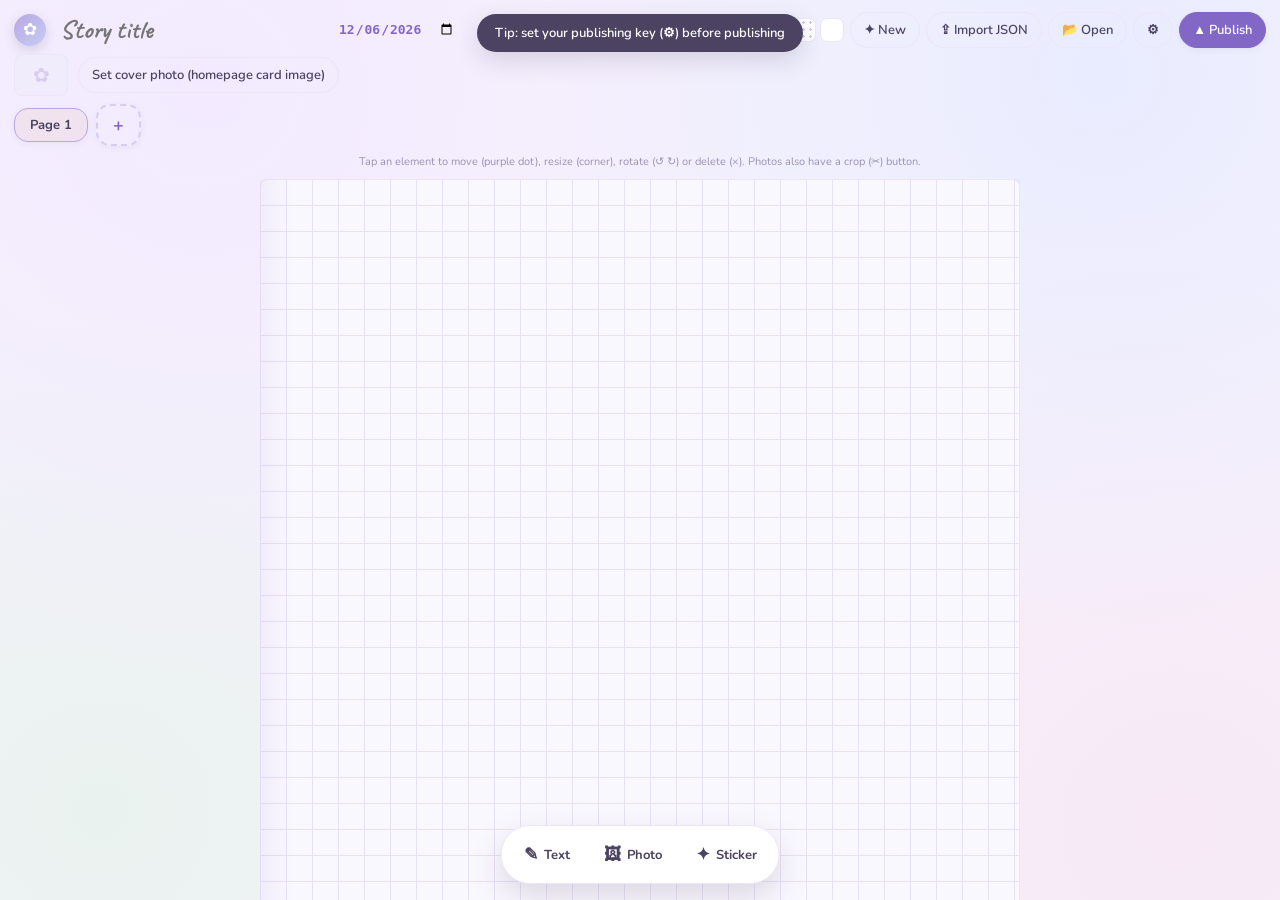
==== commit 9bab35a9: "uddate corrections" ====
--- a/admin.html
+++ b/admin.html
@@ -40,10 +40,11 @@
   .fmtbar .sw{width:22px;height:22px;border-radius:50%;cursor:pointer;border:2px solid #fff;box-shadow:0 0 0 1px var(--paper-edge);}
   .fmtbar input[type=color]{width:32px;height:32px;border:none;background:none;cursor:pointer;padding:0;border-radius:8px;}
 
-  .stage{flex:1; overflow:auto; display:flex; justify-content:center; padding:6px 14px 96px;}
-  .stage-inner{margin:auto; position:relative; overflow:hidden;}
+  .stage{flex:1; overflow:auto; -webkit-overflow-scrolling:touch; touch-action:pan-y; display:flex; align-items:flex-start; justify-content:center; padding:6px 14px 120px;}
+  .stage-inner{margin:0 auto; position:relative; overflow:hidden;}
 
   .el.selected{outline:1.5px dashed var(--lav); outline-offset:4px; z-index:50; border-radius:6px;}
+  .el{touch-action:none;}
   .el .ctrl{position:absolute; top:-13px; right:-13px; display:none; gap:4px; z-index:60;}
   .el.selected .ctrl{display:flex;}
   .ctrl .dot{width:25px;height:25px;border-radius:50%; background:#fff; border:1px solid var(--paper-edge);
@@ -85,6 +86,7 @@
   .story-list .ph{width:46px;height:36px;border-radius:6px;background:var(--soft);display:flex;align-items:center;justify-content:center;color:var(--lilac);flex:none;}
   .story-list .tname{font-family:var(--hand); font-size:20px; line-height:1; white-space:nowrap; overflow:hidden; text-overflow:ellipsis;}
   .story-list .trash{width:34px;height:34px;border-radius:9px;border:1px solid var(--paper-edge);background:#fff;color:#c0617d;cursor:pointer;font-size:15px;flex:none;}
+  .story-list .dl{width:34px;height:34px;border-radius:9px;border:1px solid var(--paper-edge);background:#fff;color:var(--lav-deep);cursor:pointer;font-size:15px;flex:none;}
 
   .sheet-mask{position:fixed; inset:0; background:rgba(75,67,97,.3); z-index:300; display:none; align-items:flex-end; justify-content:center;}
   .sheet-mask.open{display:flex;}
@@ -125,6 +127,8 @@
         <div class="pt" data-paper="plain"></div>
       </div>
       <button class="btn ghost" id="newBtn">✦ New</button>
+      <button class="btn ghost" id="importBtn">⇪ Import JSON</button>
+      <input type="file" id="importFile" accept=".json,application/json" hidden>
       <button class="btn ghost" id="openBtn">📂 Open</button>
       <button class="btn ghost" id="settingsBtn">⚙</button>
       <button class="btn primary" id="publishBtn">▲ Publish</button>
@@ -188,7 +192,7 @@
 <div class="mask" id="openMask">
   <div class="modal">
     <h3>Your stories</h3>
-    <p>Tap a story to edit or extend it. Use the bin to delete it from the site.</p>
+    <p>Tap a story to edit or extend it. Use ⇩ to download a JSON backup, or the bin to delete it from the site.</p>
     <div class="story-list" id="storyList"><div style="color:var(--ink-soft);font-size:13px;">Loading...</div></div>
     <div class="row"><button class="btn ghost" id="closeOpen">Close</button></div>
   </div>
@@ -431,6 +435,51 @@
 
 /* ---------- new / settings ---------- */
 document.getElementById('newBtn').onclick=()=>{ if(confirm('Start a new blank story? Unpublished changes here will be cleared.')){ story=newStory(); deselect(); renderAll(); } };
+
+/* ---------- import JSON ---------- */
+const ELEMENT_TYPES=['text','photo','sticker','imgsticker','washi'];
+function validateStoryJson(data){
+  if(!data || typeof data!=='object' || Array.isArray(data)) return 'The file is not a story object.';
+  if(data.title!=null && typeof data.title!=='string') return 'The story title is invalid.';
+  if(!Array.isArray(data.pages) || data.pages.length===0) return 'The file has no pages, so it does not look like a journal story.';
+  for(let i=0;i<data.pages.length;i++){
+    const pg=data.pages[i];
+    if(!pg || typeof pg!=='object' || Array.isArray(pg)) return 'Page '+(i+1)+' is invalid.';
+    if(pg.elements!=null && !Array.isArray(pg.elements)) return 'Page '+(i+1)+' has an invalid elements list.';
+    const els=pg.elements||[];
+    for(let k=0;k<els.length;k++){
+      const el=els[k];
+      if(!el || typeof el!=='object' || Array.isArray(el)) return 'Page '+(i+1)+' contains an invalid element.';
+      if(ELEMENT_TYPES.indexOf(el.type)===-1) return 'Page '+(i+1)+' contains an unknown element type.';
+    }
+  }
+  return null;
+}
+const importFile=document.getElementById('importFile');
+document.getElementById('importBtn').onclick=()=>importFile.click();
+importFile.onchange=(e)=>{
+  const f=e.target.files[0]; importFile.value=''; if(!f) return;
+  if(!/\.json$/i.test(f.name)){ alert('Please choose a .json file.'); return; }
+  const reader=new FileReader();
+  reader.onerror=()=>showToast('Could not read the file');
+  reader.onload=()=>{
+    let data=null;
+    try{ data=JSON.parse(reader.result); }
+    catch(err){ alert('Sorry, that file is not valid JSON, so it cannot be imported.\n\nPlease choose a story JSON file from this journal.'); return; }
+    const problem=validateStoryJson(data);
+    if(problem){ alert('Sorry, this JSON does not look like a journal story.\n\n'+problem+'\n\nPlease choose a story JSON file from this journal.'); return; }
+    const pages=data.pages.map(pg=>({ paper:(pg.paper==='dot'||pg.paper==='plain')?pg.paper:'grid', elements:Array.isArray(pg.elements)?pg.elements:[] }));
+    story={ id:(typeof data.id==='string'&&data.id)?data.id:null,
+            title:(typeof data.title==='string')?data.title:'',
+            date:(typeof data.date==='string'&&data.date)?data.date:J.today(),
+            thumb:(typeof data.thumb==='string')?data.thumb:'',
+            pages:pages, current:0 };
+    if(story.id) story._loaded=true; /* keeps its id, so Publish updates the same story */
+    deselect(); saveDraft(); renderAll();
+    showToast('Story imported. You can edit and publish it.');
+  };
+  reader.readAsText(f);
+};
 const settingsMask=document.getElementById('settingsMask');
 document.getElementById('settingsBtn').onclick=()=>{ document.getElementById('tokenInput').value=getToken(); settingsMask.classList.add('open'); };
 document.getElementById('closeSettings').onclick=()=>settingsMask.classList.remove('open');
@@ -461,6 +510,15 @@
       main.onclick=async()=>{ try{ showToast('Loading story...',0); const pr=await ghGet('data/posts/'+p.id+'.json'); const post=JSON.parse(pr.text);
         story={id:post.id, title:post.title||'', date:post.date||J.today(), thumb:p.thumb||'', pages:(post.pages&&post.pages.length)?post.pages:[blankPage()], current:0, _loaded:true};
         deselect(); openMask.classList.remove('open'); renderAll(); showToast('Loaded — edit and Publish to update'); }catch(err){ showToast('Could not open story'); } };
+      const dl=document.createElement('button'); dl.className='dl'; dl.textContent='⇩'; dl.title='Download JSON backup';
+      dl.onclick=async()=>{ try{ showToast('Preparing download...',0);
+          const pr=await ghGet('data/posts/'+p.id+'.json'); if(!pr){ showToast('Story file not found'); return; }
+          const blob=new Blob([pr.text],{type:'application/json'});
+          const url=URL.createObjectURL(blob);
+          const a=document.createElement('a'); a.href=url; a.download=p.id+'.json'; document.body.appendChild(a); a.click(); a.remove();
+          setTimeout(()=>URL.revokeObjectURL(url),4000);
+          showToast('Downloaded '+p.id+'.json');
+        }catch(err){ showToast(err.message,5000); } };
       const tr=document.createElement('button'); tr.className='trash'; tr.textContent='🗑'; tr.title='Delete story';
       tr.onclick=async()=>{ if(!confirm('Delete "'+(p.title||'this story')+'" from the site permanently?')) return;
         showToast('Deleting...',0);
@@ -469,7 +527,7 @@
           await ghPut('data/index.json', JSON.stringify(list2), 'Remove from index: '+(p.title||p.id), idx2?idx2.sha:null);
           showToast('Deleted'); loadStories();
         }catch(err){ showToast(err.message,5000); } };
-      it.appendChild(main); it.appendChild(tr); storyList.appendChild(it); });
+      it.appendChild(main); it.appendChild(dl); it.appendChild(tr); storyList.appendChild(it); });
   }catch(e){ storyList.innerHTML='<div style="color:#c0617d;font-size:13px;">'+J.escapeHtml(e.message)+'</div>'; }
 }
 document.getElementById('openBtn').onclick=()=>{ if(!getToken()){ showToast('Add your publishing key first (⚙)'); document.getElementById('settingsBtn').click(); return; } openMask.classList.add('open'); loadStories(); };
@@ -483,6 +541,15 @@
   showToast('Publishing...',0);
   try{
     const idxExisting=await ghGet('data/index.json'); let list= idxExisting? (JSON.parse(idxExisting.text)||[]) : [];
+    const normTitle=t=>(t||'').trim().toLowerCase();
+    const conflict=list.some(x=> normTitle(x.title)===normTitle(story.title) && (!story._loaded || x.id!==story.id));
+    if(conflict){
+      toast.classList.remove('show');
+      if(!story._loaded) story.id=null; /* re-slugify from the new title on the next publish */
+      alert('A story with this title already exists.\n\nStory titles must be unique because they are used as the permanent filename for the journal.\n\nPlease choose a different title.\n\nExamples:\n\u2022 Goa 2026\n\u2022 Goa with Friends\n\u2022 Goa - June Trip');
+      storyTitle.focus();
+      return;
+    }
     if(!story._loaded && list.some(x=>x.id===story.id)){ let base=story.id,n=2; while(list.some(x=>x.id===base+'-'+n)) n++; story.id=base+'-'+n; }
     const postPath='data/posts/'+story.id+'.json'; const existing=await ghGet(postPath);
     const postJson=JSON.stringify({id:story.id,title:story.title,date:story.date,pages:story.pages});
--- a/assets/style.css
+++ b/assets/style.css
@@ -32,7 +32,7 @@
   background-image:linear-gradient(var(--grid) 1px, transparent 1px),linear-gradient(90deg, var(--grid) 1px, transparent 1px);
   background-size:26px 26px; border-radius:8px;
   box-shadow:0 18px 50px rgba(75,67,97,.20), inset 0 0 0 1px var(--paper-edge);
-  overflow:hidden; touch-action:none;}
+  overflow:hidden;}
 .page.dot{background-image:radial-gradient(var(--grid) 1.4px, transparent 1.4px); background-size:24px 24px;}
 .page.plain{background-image:none;}
 .page::before{content:""; position:absolute; left:0; top:0; bottom:0; width:34px;
@@ -67,7 +67,8 @@
 .card .thumb{width:100%; aspect-ratio:4/3; object-fit:cover; border-radius:6px; background:var(--soft); display:block;}
 .card .thumb.placeholder{display:flex; align-items:center; justify-content:center; font-size:46px; color:var(--lilac);}
 .card .c-date{font-size:11px; font-weight:700; letter-spacing:.5px; color:var(--lav-deep); margin:12px 3px 0; text-transform:uppercase;}
-.card .c-title{font-family:var(--hand); font-size:29px; line-height:1.04; color:var(--ink); margin:2px 3px 0;}
+.card .c-title{font-family:var(--hand); font-size:29px; line-height:1.04; color:var(--ink); margin:2px 3px 0;
+  overflow-wrap:anywhere; word-break:break-word; white-space:normal;}
 .empty{text-align:center; color:var(--ink-soft); max-width:380px; margin:70px auto; padding:0 20px;}
 .empty .big{font-family:var(--hand); font-size:44px; color:var(--ink); margin-bottom:6px;}
 
@@ -91,5 +92,5 @@
   .card:nth-child(4n+1),.card:nth-child(4n+3){transform:none;}
   .card .c-title{font-size:21px;}
   .card .c-date{font-size:10px; margin-top:8px;}
-  .reader-stage{padding:14px 8px 80px; gap:20px;}
+  .reader-stage{padding:14px 16px 80px; gap:20px;}
 }
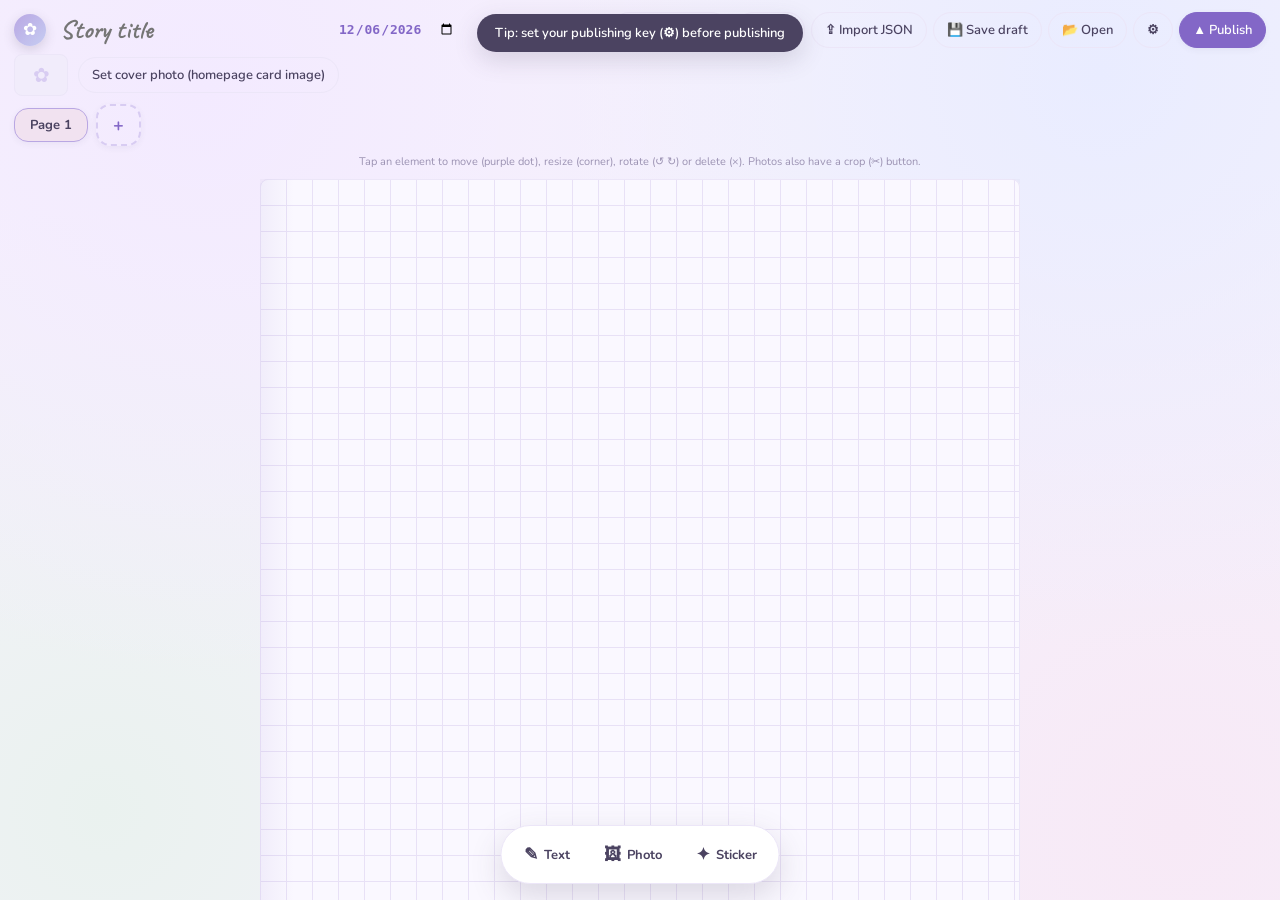
==== commit 4163c802: "updates fonts , backgrounds and more" ====
--- a/admin.html
+++ b/admin.html
@@ -101,6 +101,20 @@
   .washirow{display:flex; gap:8px; flex-wrap:wrap;}
   .washirow button{width:64px;height:26px;border-radius:3px;border:none;cursor:pointer; box-shadow:0 2px 6px rgba(75,67,97,.12);}
 
+  .fmtbar .fbl{font-size:11px; font-weight:700; color:var(--ink-soft); letter-spacing:.3px;}
+  /* background picker */
+  .bggrid{display:grid; grid-template-columns:repeat(4,1fr); gap:12px; margin-top:4px;}
+  .bgitem{border:none; background:transparent; cursor:pointer; padding:0; display:flex; flex-direction:column; align-items:center; gap:5px;}
+  .bgsw{width:100%; aspect-ratio:3/4; border-radius:11px; background-size:cover; background-position:center top;
+    background-color:var(--paper); border:1px solid var(--paper-edge); box-shadow:0 2px 8px rgba(75,67,97,.1);}
+  .bgitem.sel .bgsw{outline:3px solid var(--lav-deep); outline-offset:2px;}
+  .bgitem:hover .bgsw{transform:translateY(-2px); box-shadow:0 6px 16px var(--shadow);}
+  .bglbl{font-size:11px; font-weight:700; color:var(--ink); text-align:center; line-height:1.12;}
+  .bgsw.bg-grid{background-image:linear-gradient(#e8e1f6 1px,transparent 1px),linear-gradient(90deg,#e8e1f6 1px,transparent 1px); background-size:10px 10px;}
+  .bgsw.bg-dot{background-image:radial-gradient(#cfc6ea 1.5px,transparent 1.5px); background-size:10px 10px;}
+  .bgsw.bg-plain{background-image:none;}
+  @media(max-width:600px){ .bggrid{grid-template-columns:repeat(3,1fr); gap:10px;} }
+
   /* crop */
   #cropArea{position:relative; touch-action:none; user-select:none; margin:0 auto; max-width:100%; line-height:0;}
   #cropImg{display:block; width:100%; pointer-events:none; border-radius:6px;}
@@ -121,14 +135,11 @@
     <input type="date" class="sdate" id="storyDate">
     <div class="spacer"></div>
     <div class="actions">
-      <div class="paper-toggle" title="Paper style for this page">
-        <div class="pt sel" data-paper="grid" style="background-image:linear-gradient(#e8e1f6 1px,transparent 1px),linear-gradient(90deg,#e8e1f6 1px,transparent 1px);background-size:7px 7px;"></div>
-        <div class="pt" data-paper="dot" style="background-image:radial-gradient(#cfc6ea 1.4px,transparent 1.4px);background-size:7px 7px;"></div>
-        <div class="pt" data-paper="plain"></div>
-      </div>
+      <button class="btn ghost" id="bgBtn" title="Page background for this page">🎨 Background</button>
       <button class="btn ghost" id="newBtn">✦ New</button>
       <button class="btn ghost" id="importBtn">⇪ Import JSON</button>
       <input type="file" id="importFile" accept=".json,application/json" hidden>
+      <button class="btn ghost" id="saveDraftBtn" title="Download this story as a JSON draft you can re-import later">💾 Save draft</button>
       <button class="btn ghost" id="openBtn">📂 Open</button>
       <button class="btn ghost" id="settingsBtn">⚙</button>
       <button class="btn primary" id="publishBtn">▲ Publish</button>
@@ -153,17 +164,29 @@
     <button class="fb" id="fItalic" title="Italic"><i>I</i></button>
     <button class="fb" id="fUnder" title="Underline"><u>U</u></button>
     <div class="sep"></div>
-    <button class="fb" id="alL" title="Left">L</button>
-    <button class="fb" id="alC" title="Centre">C</button>
-    <button class="fb" id="alR" title="Right">R</button>
+    <button class="fb" id="alL" title="Align left">L</button>
+    <button class="fb" id="alC" title="Align centre">C</button>
+    <button class="fb" id="alR" title="Align right">R</button>
+    <button class="fb" id="alJ" title="Justify">J</button>
     <div class="sep"></div>
+    <span class="fbl">Text</span>
     <span class="sw" data-c="#4b4361" style="background:#4b4361"></span>
     <span class="sw" data-c="#8367c7" style="background:#8367c7"></span>
     <span class="sw" data-c="#c77fb3" style="background:#c77fb3"></span>
     <span class="sw" data-c="#6c91c2" style="background:#6c91c2"></span>
     <span class="sw" data-c="#5a9e86" style="background:#5a9e86"></span>
     <span class="sw" data-c="#d59a55" style="background:#d59a55"></span>
-    <input type="color" id="fColor" value="#4b4361" title="Custom colour">
+    <input type="color" id="fColor" value="#4b4361" title="Custom text colour">
+    <div class="sep"></div>
+    <span class="fbl">Fill</span>
+    <button class="fb" id="fFillClear" title="No fill">⌀</button>
+    <span class="sw" data-fill="#fff3c4" style="background:#fff3c4"></span>
+    <span class="sw" data-fill="#ffd9e6" style="background:#ffd9e6"></span>
+    <span class="sw" data-fill="#e3d9ff" style="background:#e3d9ff"></span>
+    <span class="sw" data-fill="#d6ecff" style="background:#d6ecff"></span>
+    <span class="sw" data-fill="#d9f2e4" style="background:#d9f2e4"></span>
+    <span class="sw" data-fill="#ffffff" style="background:#ffffff"></span>
+    <input type="color" id="fFillColor" value="#fff3c4" title="Custom fill colour">
   </div>
 
   <div class="stage" id="stage">
@@ -204,6 +227,13 @@
     <p>Drag the box to choose the area, drag the corner to resize, then Apply.</p>
     <div id="cropArea"><img id="cropImg" alt=""><div id="cropBox"><div id="cropHandle"></div></div></div>
     <div class="row"><button class="btn ghost" id="cropCancel">Cancel</button><button class="btn primary" id="cropApply">Apply</button></div>
+  </div>
+</div>
+
+<div class="mask" id="bgMask">
+  <div class="modal wide">
+    <div id="bgBody"></div>
+    <div class="row"><button class="btn ghost" id="closeBg">Close</button></div>
   </div>
 </div>
 
@@ -228,10 +258,12 @@
 const WASHI=["#b9a7e3","#c6cdf2","#d8ccf2","#f1c7e3","#cfe7dc","#e8c7e2","#c2dce8","#e6d3a0"];
 
 function blankPage(){ return {paper:'grid', elements:[]}; }
-function newStory(){ return {id:null, title:'', date:J.today(), thumb:'', pages:[blankPage()], current:0}; }
+function newStory(){ return {id:null, origId:null, title:'', date:J.today(), thumb:'', pages:[blankPage()], current:0}; }
 
 let story = loadDraft() || newStory();
 if(typeof story.current!=='number') story.current=0;
+/* origId = the filename id this session is bound to in GitHub (null until first publish) */
+if(story.origId===undefined) story.origId = (story._loaded && story.id) ? story.id : null;
 let selNode=null, selData=null, zTop=10, scale=1;
 
 const stage=document.getElementById('stage'), page=document.getElementById('page'), scaler=document.getElementById('scaler');
@@ -251,18 +283,19 @@
 window.addEventListener('resize', fitScale);
 
 /* ---------- format bar ---------- */
-(function(){ const f=document.getElementById('fFont'); Object.keys(J.FONTS).forEach(k=>{ const o=document.createElement('option'); o.value=k; o.textContent=J.FONTS[k].label; f.appendChild(o); }); })();
+(function(){ const f=document.getElementById('fFont'); Object.keys(J.FONTS).forEach(k=>{ const o=document.createElement('option'); o.value=k; o.textContent=J.FONTS[k].label; o.style.fontFamily=J.FONTS[k].css; o.style.fontSize='16px'; f.appendChild(o); }); f.style.fontFamily=J.FONTS.gaegu.css; })();
 function toHex(c){ try{ const ctx=document.createElement('canvas').getContext('2d'); ctx.fillStyle='#000'; ctx.fillStyle=c; return ctx.fillStyle; }catch(e){ return '#4b4361'; } }
-function setAlign(a){ ['alL','alC','alR'].forEach(id=>document.getElementById(id).classList.remove('active')); document.getElementById(a==='center'?'alC':a==='right'?'alR':'alL').classList.add('active'); }
+function setAlign(a){ ['alL','alC','alR','alJ'].forEach(id=>document.getElementById(id).classList.remove('active')); document.getElementById(a==='center'?'alC':a==='right'?'alR':a==='justify'?'alJ':'alL').classList.add('active'); }
 function showFmt(){ fmtbar.style.display='flex';
-  document.getElementById('fFont').value=selData.font||'gaegu'; document.getElementById('szVal').textContent=(selData.size||20);
+  const ff=document.getElementById('fFont'); ff.value=selData.font||'gaegu'; ff.style.fontFamily=(J.FONTS[ff.value]||J.FONTS.gaegu).css; document.getElementById('szVal').textContent=(selData.size||20);
   document.getElementById('fBold').classList.toggle('active', !!selData.bold);
   document.getElementById('fItalic').classList.toggle('active', !!selData.italic);
   document.getElementById('fUnder').classList.toggle('active', !!selData.underline);
-  setAlign(selData.align||'left'); document.getElementById('fColor').value=toHex(selData.color||'#4b4361'); fitScale(); }
+  setAlign(selData.align||'left'); document.getElementById('fColor').value=toHex(selData.color||'#4b4361');
+  document.getElementById('fFillColor').value=toHex(selData.fill||'#fff3c4'); fitScale(); }
 function hideFmt(){ fmtbar.style.display='none'; fitScale(); }
 function applyToSel(){ if(!selNode||!selData||selData.type!=='text') return; J.applyTextStyle(selNode.querySelector('.text-body'), selData); saveDraft(); }
-document.getElementById('fFont').onchange=function(){ if(selData){ selData.font=this.value; applyToSel(); } };
+document.getElementById('fFont').onchange=function(){ this.style.fontFamily=(J.FONTS[this.value]||J.FONTS.gaegu).css; if(selData){ selData.font=this.value; applyToSel(); } };
 document.getElementById('szMinus').onclick=()=>{ if(!selData) return; selData.size=Math.max(12,(selData.size||20)-2); document.getElementById('szVal').textContent=selData.size; applyToSel(); };
 document.getElementById('szPlus').onclick=()=>{ if(!selData) return; selData.size=Math.min(80,(selData.size||20)+2); document.getElementById('szVal').textContent=selData.size; applyToSel(); };
 document.getElementById('fBold').onclick=function(){ if(!selData) return; selData.bold=!selData.bold; this.classList.toggle('active',selData.bold); applyToSel(); };
@@ -271,8 +304,12 @@
 document.getElementById('alL').onclick=()=>{ if(!selData) return; selData.align='left'; setAlign('left'); applyToSel(); };
 document.getElementById('alC').onclick=()=>{ if(!selData) return; selData.align='center'; setAlign('center'); applyToSel(); };
 document.getElementById('alR').onclick=()=>{ if(!selData) return; selData.align='right'; setAlign('right'); applyToSel(); };
-document.querySelectorAll('.fmtbar .sw').forEach(sw=>{ sw.onclick=()=>{ if(!selData) return; selData.color=sw.dataset.c; document.getElementById('fColor').value=toHex(sw.dataset.c); applyToSel(); }; });
+document.getElementById('alJ').onclick=()=>{ if(!selData) return; selData.align='justify'; setAlign('justify'); applyToSel(); };
+document.querySelectorAll('.fmtbar .sw[data-c]').forEach(sw=>{ sw.onclick=()=>{ if(!selData) return; selData.color=sw.dataset.c; document.getElementById('fColor').value=toHex(sw.dataset.c); applyToSel(); }; });
 document.getElementById('fColor').oninput=function(){ if(!selData) return; selData.color=this.value; applyToSel(); };
+document.querySelectorAll('.fmtbar .sw[data-fill]').forEach(sw=>{ sw.onclick=()=>{ if(!selData) return; selData.fill=sw.dataset.fill; document.getElementById('fFillColor').value=toHex(sw.dataset.fill); applyToSel(); }; });
+document.getElementById('fFillColor').oninput=function(){ if(!selData) return; selData.fill=this.value; applyToSel(); };
+document.getElementById('fFillClear').onclick=()=>{ if(!selData) return; selData.fill=''; applyToSel(); };
 
 /* ---------- render ---------- */
 function renderTabs(){
@@ -289,8 +326,7 @@
   renderTabs();
   storyTitle.value=story.title||''; storyDate.value=story.date||J.today();
   coverPrev.innerHTML = story.thumb ? '<img src="'+story.thumb+'" style="width:100%;height:100%;object-fit:cover;">' : '✿';
-  const pg=curPage(); page.className='page '+(pg.paper||'grid');
-  document.querySelectorAll('.paper-toggle .pt').forEach(p=>p.classList.toggle('sel', p.dataset.paper===(pg.paper||'grid')));
+  const pg=curPage(); page.className='page'; J.applyPaper(page, pg.paper);
   page.innerHTML='';
   pg.elements.forEach(d=> page.appendChild(buildEl(d, pg)));
   page.onpointerdown=(e)=>{ if(e.target===page) deselect(); };
@@ -307,7 +343,7 @@
   if(d.type==='text'){
     const b=document.createElement('div'); b.className='text-body'; b.contentEditable='true'; b.innerText=d.content||''; J.applyTextStyle(b,d);
     b.addEventListener('input',()=>{ d.content=b.innerText; saveDraft(); });
-    b.addEventListener('pointerdown',e=>{ select(el); e.stopPropagation(); }); el.appendChild(b);
+    b.addEventListener('pointerdown',e=>{ select(el); e.stopPropagation(); }); el.appendChild(b); applyRot(el,d);
   } else if(d.type==='photo'){
     const img=document.createElement('img'); img.src=d.src; img.draggable=false; el.appendChild(img);
     const cap=document.createElement('div'); cap.className='cap'; cap.contentEditable='true'; cap.innerText=d.caption||'';
@@ -325,7 +361,7 @@
   const ctrl=document.createElement('div'); ctrl.className='ctrl';
   if(d.type==='photo'){ const crop=document.createElement('div'); crop.className='dot'; crop.textContent='✂'; crop.title='crop';
     crop.onpointerdown=(e)=>{ e.stopPropagation(); openCrop(d); }; ctrl.appendChild(crop); }
-  if(d.type!=='text'){
+  {
     const rl=document.createElement('div'); rl.className='dot'; rl.textContent='↺'; rl.title='rotate left';
     rl.onpointerdown=(e)=>{ e.stopPropagation(); d.rot=((d.rot||0)-5); applyRot(el,d); saveDraft(); }; ctrl.appendChild(rl);
     const rr=document.createElement('div'); rr.className='dot'; rr.textContent='↻'; rr.title='rotate right';
@@ -364,7 +400,7 @@
 function selectLast(){ const nodes=page.querySelectorAll('.el'); const last=nodes[nodes.length-1]; if(last) select(last); return last; }
 
 /* ---------- add elements ---------- */
-document.getElementById('addText').onclick=()=>{ curPage().elements.push({id:J.uid(),type:'text',x:120,y:280,w:260,content:'',font:'gaegu',size:20,bold:false,italic:false,underline:false,align:'left',color:'#4b4361'}); renderAll();
+document.getElementById('addText').onclick=()=>{ curPage().elements.push({id:J.uid(),type:'text',x:120,y:280,w:260,content:'',font:'gaegu',size:20,bold:false,italic:false,underline:false,align:'left',color:'#4b4361',fill:'',rot:0}); renderAll();
   setTimeout(()=>{ const last=selectLast(); if(last){ const b=last.querySelector('.text-body'); if(b) b.focus(); } },40); };
 const photoFile=document.getElementById('photoFile');
 document.getElementById('addPhoto').onclick=()=>photoFile.click();
@@ -373,7 +409,33 @@
 const coverFile=document.getElementById('coverFile');
 document.getElementById('coverBtn').onclick=()=>coverFile.click();
 coverFile.onchange=async(e)=>{ const f=e.target.files[0]; if(!f) return; try{ story.thumb=await J.compress(f,520,0.72); renderAll(); showToast('Cover set'); }catch(err){ showToast('Could not load image'); } coverFile.value=''; };
-document.querySelectorAll('.paper-toggle .pt').forEach(p=>{ p.onclick=()=>{ curPage().paper=p.dataset.paper; deselect(); saveDraft(); renderAll(); }; });
+/* ---------- background picker ---------- */
+const bgMask=document.getElementById('bgMask'), bgBody=document.getElementById('bgBody');
+document.getElementById('bgBtn').onclick=openBgSheet;
+document.getElementById('closeBg').onclick=()=>bgMask.classList.remove('open');
+bgMask.onclick=(e)=>{ if(e.target===bgMask) bgMask.classList.remove('open'); };
+function setPaper(key){ curPage().paper=J.normalizePaper(key); deselect(); saveDraft(); renderAll(); bgMask.classList.remove('open'); }
+function makeBgItem(key,label,thumb,cur){
+  const it=document.createElement('button'); it.className='bgitem'+(key===cur?' sel':'');
+  const sw=document.createElement('div'); sw.className='bgsw bg-'+key;
+  if(thumb) sw.style.backgroundImage='url('+thumb+')';
+  it.appendChild(sw);
+  const t=document.createElement('div'); t.className='bglbl'; t.textContent=label; it.appendChild(t);
+  it.onclick=()=>setPaper(key); return it;
+}
+function openBgSheet(){
+  const cur=curPage().paper||'grid';
+  bgBody.innerHTML='<h3>Page background</h3>';
+  let c=document.createElement('div'); c.className='cat'; c.textContent='Plain paper'; bgBody.appendChild(c);
+  const g1=document.createElement('div'); g1.className='bggrid';
+  [['grid','Grid'],['dot','Dots'],['plain','Plain']].forEach(b=> g1.appendChild(makeBgItem(b[0],b[1],null,cur)));
+  bgBody.appendChild(g1);
+  c=document.createElement('div'); c.className='cat'; c.textContent='Decorative'; bgBody.appendChild(c);
+  const g2=document.createElement('div'); g2.className='bggrid';
+  J.BACKGROUNDS.forEach(b=> g2.appendChild(makeBgItem(b.key,b.label,b.thumb,cur)));
+  bgBody.appendChild(g2);
+  bgMask.classList.add('open');
+}
 storyTitle.addEventListener('input',()=>{ story.title=storyTitle.value; saveDraft(); });
 storyDate.addEventListener('input',()=>{ story.date=storyDate.value; saveDraft(); });
 
@@ -436,11 +498,27 @@
 /* ---------- new / settings ---------- */
 document.getElementById('newBtn').onclick=()=>{ if(confirm('Start a new blank story? Unpublished changes here will be cleared.')){ story=newStory(); deselect(); renderAll(); } };
 
+/* ---------- save draft (download JSON; re-open later with Import JSON) ---------- */
+document.getElementById('saveDraftBtn').onclick=()=>{
+  story.title=storyTitle.value; story.date=storyDate.value||J.today(); saveDraft();
+  const slug=J.slugify(story.title)||'untitled';
+  const payload={ id:story.id||null, title:story.title||'', date:story.date||J.today(), thumb:story.thumb||'', pages:story.pages||[] };
+  try{
+    const blob=new Blob([JSON.stringify(payload)],{type:'application/json'});
+    const url=URL.createObjectURL(blob);
+    const a=document.createElement('a'); a.href=url; a.download=slug+'-draft.json';
+    document.body.appendChild(a); a.click(); a.remove();
+    setTimeout(()=>URL.revokeObjectURL(url),4000);
+    showToast('Draft saved. Re-open it later with Import JSON.',3200);
+  }catch(err){ showToast('Could not save the draft'); }
+};
+
 /* ---------- import JSON ---------- */
 const ELEMENT_TYPES=['text','photo','sticker','imgsticker','washi'];
 function validateStoryJson(data){
   if(!data || typeof data!=='object' || Array.isArray(data)) return 'The file is not a story object.';
   if(data.title!=null && typeof data.title!=='string') return 'The story title is invalid.';
+  if(data.thumb!=null && typeof data.thumb!=='string') return 'The cover image is invalid.';
   if(!Array.isArray(data.pages) || data.pages.length===0) return 'The file has no pages, so it does not look like a journal story.';
   for(let i=0;i<data.pages.length;i++){
     const pg=data.pages[i];
@@ -462,21 +540,34 @@
   if(!/\.json$/i.test(f.name)){ alert('Please choose a .json file.'); return; }
   const reader=new FileReader();
   reader.onerror=()=>showToast('Could not read the file');
-  reader.onload=()=>{
+  reader.onload=async()=>{
     let data=null;
     try{ data=JSON.parse(reader.result); }
     catch(err){ alert('Sorry, that file is not valid JSON, so it cannot be imported.\n\nPlease choose a story JSON file from this journal.'); return; }
     const problem=validateStoryJson(data);
     if(problem){ alert('Sorry, this JSON does not look like a journal story.\n\n'+problem+'\n\nPlease choose a story JSON file from this journal.'); return; }
-    const pages=data.pages.map(pg=>({ paper:(pg.paper==='dot'||pg.paper==='plain')?pg.paper:'grid', elements:Array.isArray(pg.elements)?pg.elements:[] }));
-    story={ id:(typeof data.id==='string'&&data.id)?data.id:null,
-            title:(typeof data.title==='string')?data.title:'',
+    const title=(typeof data.title==='string')?data.title:'';
+    /* Import brings in NEW stories. If a story with this title is already published,
+       stop and point the user to Open (editing an existing story lives there). */
+    if(getToken() && title.trim()){
+      try{
+        const idx=await ghGet('data/index.json'); const list= idx? (JSON.parse(idx.text)||[]) : [];
+        const norm=t=>(t||'').trim().toLowerCase();
+        const dup=list.find(x=> norm(x.title)===norm(title));
+        if(dup){
+          alert('A story named "'+title.trim()+'" already exists on the site.\n\nImport only adds new stories. To change this one, close this, use Open to load "'+(dup.title||title.trim())+'", edit it, then Publish.');
+          return;
+        }
+      }catch(err){ /* offline or no access: publish will still enforce uniqueness */ }
+    }
+    const pages=data.pages.map(pg=>({ paper:J.normalizePaper(pg.paper), elements:Array.isArray(pg.elements)?pg.elements:[] }));
+    story={ id:null, origId:null, /* always a new story; the filename is derived from the title at publish */
+            title:title,
             date:(typeof data.date==='string'&&data.date)?data.date:J.today(),
             thumb:(typeof data.thumb==='string')?data.thumb:'',
             pages:pages, current:0 };
-    if(story.id) story._loaded=true; /* keeps its id, so Publish updates the same story */
     deselect(); saveDraft(); renderAll();
-    showToast('Story imported. You can edit and publish it.');
+    showToast('Story imported. Edit and Publish to add it to the site.');
   };
   reader.readAsText(f);
 };
@@ -508,7 +599,7 @@
       const main=document.createElement('div'); main.className='main';
       main.innerHTML=(p.thumb?'<img src="'+p.thumb+'">':'<div class="ph">✿</div>')+'<div style="min-width:0"><div class="tname">'+J.escapeHtml(p.title||'Untitled')+'</div><div style="font-size:11px;color:var(--lav-deep);font-weight:700;">'+J.escapeHtml(J.formatDate(p.date))+'</div></div>';
       main.onclick=async()=>{ try{ showToast('Loading story...',0); const pr=await ghGet('data/posts/'+p.id+'.json'); const post=JSON.parse(pr.text);
-        story={id:post.id, title:post.title||'', date:post.date||J.today(), thumb:p.thumb||'', pages:(post.pages&&post.pages.length)?post.pages:[blankPage()], current:0, _loaded:true};
+        story={id:post.id, origId:post.id, title:post.title||'', date:post.date||J.today(), thumb:(typeof post.thumb==='string'&&post.thumb)?post.thumb:(p.thumb||''), pages:(post.pages&&post.pages.length)?post.pages:[blankPage()], current:0, _loaded:true};
         deselect(); openMask.classList.remove('open'); renderAll(); showToast('Loaded — edit and Publish to update'); }catch(err){ showToast('Could not open story'); } };
       const dl=document.createElement('button'); dl.className='dl'; dl.textContent='⇩'; dl.title='Download JSON backup';
       dl.onclick=async()=>{ try{ showToast('Preparing download...',0);
@@ -537,27 +628,37 @@
   if(!getToken()){ showToast('Add your publishing key first (⚙)'); document.getElementById('settingsBtn').click(); return; }
   if(!story.title.trim()){ showToast('Give the story a title first'); storyTitle.focus(); return; }
   if(!story.thumb && !confirm('No cover photo set — the homepage card will show a placeholder. Publish anyway?')) return;
-  if(!story.id) story.id=J.slugify(story.title);
+  /* origId = the file this session is bound to in GitHub; null for a brand-new story */
+  const origId = story._loaded ? (story.origId!=null ? story.origId : story.id) : null;
   showToast('Publishing...',0);
   try{
     const idxExisting=await ghGet('data/index.json'); let list= idxExisting? (JSON.parse(idxExisting.text)||[]) : [];
-    const normTitle=t=>(t||'').trim().toLowerCase();
-    const conflict=list.some(x=> normTitle(x.title)===normTitle(story.title) && (!story._loaded || x.id!==story.id));
-    if(conflict){
+    const norm=t=>(t||'').trim().toLowerCase();
+    /* 1. Title must be unique across OTHER stories (case/space-insensitive) */
+    if(list.some(x=> norm(x.title)===norm(story.title) && x.id!==origId)){
       toast.classList.remove('show');
-      if(!story._loaded) story.id=null; /* re-slugify from the new title on the next publish */
       alert('A story with this title already exists.\n\nStory titles must be unique because they are used as the permanent filename for the journal.\n\nPlease choose a different title.\n\nExamples:\n\u2022 Goa 2026\n\u2022 Goa with Friends\n\u2022 Goa - June Trip');
       storyTitle.focus();
       return;
     }
-    if(!story._loaded && list.some(x=>x.id===story.id)){ let base=story.id,n=2; while(list.some(x=>x.id===base+'-'+n)) n++; story.id=base+'-'+n; }
-    const postPath='data/posts/'+story.id+'.json'; const existing=await ghGet(postPath);
-    const postJson=JSON.stringify({id:story.id,title:story.title,date:story.date,pages:story.pages});
+    /* 2. Derive the filename from the title; keep it unique against OTHER stories' files */
+    let newId=J.slugify(story.title); { let base=newId,n=2; while(list.some(x=> x.id===newId && x.id!==origId)){ newId=base+'-'+n; n++; } }
+    /* 3. Write the post file under the (possibly new) name */
+    const postPath='data/posts/'+newId+'.json'; const existing=await ghGet(postPath);
+    const postJson=JSON.stringify({id:newId,title:story.title,date:story.date,thumb:story.thumb||'',pages:story.pages});
     await ghPut(postPath, postJson, (existing?'Update':'Add')+' story: '+story.title, existing?existing.sha:null);
-    list=list.filter(x=>x.id!==story.id); list.unshift({id:story.id, title:story.title, date:story.date, thumb:story.thumb||''});
+    /* 4. If the title (and therefore the filename) changed, delete the old file — a rename */
+    if(origId && origId!==newId){
+      try{ const old=await ghGet('data/posts/'+origId+'.json'); if(old) await ghDelete('data/posts/'+origId+'.json', old.sha, 'Rename story file: '+origId+'.json -> '+newId+'.json'); }catch(e){}
+    }
+    /* 5. Rewrite the index: drop both the old and new ids, then add one fresh entry */
+    list=list.filter(x=> x.id!==newId && x.id!==origId);
+    list.unshift({id:newId, title:story.title, date:story.date, thumb:story.thumb||''});
     list.sort((a,b)=>(b.date||'').localeCompare(a.date||''));
     await ghPut('data/index.json', JSON.stringify(list), 'Update index: '+story.title, idxExisting?idxExisting.sha:null);
-    story._loaded=true; saveDraft(); showToast('Published! Live on the site in about a minute.',4000);
+    /* 6. This session is now bound to the new file */
+    story.id=newId; story.origId=newId; story._loaded=true; saveDraft();
+    showToast('Published! Live on the site in about a minute.',4000);
   }catch(e){ showToast(e.message, 6000); }
 };
 
--- a/assets/style.css
+++ b/assets/style.css
@@ -35,8 +35,11 @@
   overflow:hidden;}
 .page.dot{background-image:radial-gradient(var(--grid) 1.4px, transparent 1.4px); background-size:24px 24px;}
 .page.plain{background-image:none;}
+/* image backgrounds: the full decorative page art is always shown (nothing cropped) */
+.page.bg{background-color:var(--paper); background-repeat:no-repeat; background-position:center; background-size:100% 100%;}
 .page::before{content:""; position:absolute; left:0; top:0; bottom:0; width:34px;
   background:linear-gradient(90deg, rgba(131,103,199,.08), transparent); pointer-events:none;}
+.page.bg::before{display:none;}
 /* holder reserves the scaled footprint so nothing overflows on mobile */
 .page-holder{position:relative; overflow:hidden; margin:0 auto;}
 .page-scaler{transform-origin:top left; position:absolute; top:0; left:0;}
@@ -68,7 +71,9 @@
 .card .thumb.placeholder{display:flex; align-items:center; justify-content:center; font-size:46px; color:var(--lilac);}
 .card .c-date{font-size:11px; font-weight:700; letter-spacing:.5px; color:var(--lav-deep); margin:12px 3px 0; text-transform:uppercase;}
 .card .c-title{font-family:var(--hand); font-size:29px; line-height:1.04; color:var(--ink); margin:2px 3px 0;
-  overflow-wrap:anywhere; word-break:break-word; white-space:normal;}
+  overflow-wrap:anywhere;
+  display:-webkit-box; -webkit-box-orient:vertical; -webkit-line-clamp:2; line-clamp:2;
+  overflow:hidden; min-height:2.08em;}
 .empty{text-align:center; color:var(--ink-soft); max-width:380px; margin:70px auto; padding:0 20px;}
 .empty .big{font-family:var(--hand); font-size:44px; color:var(--ink); margin-bottom:6px;}
 
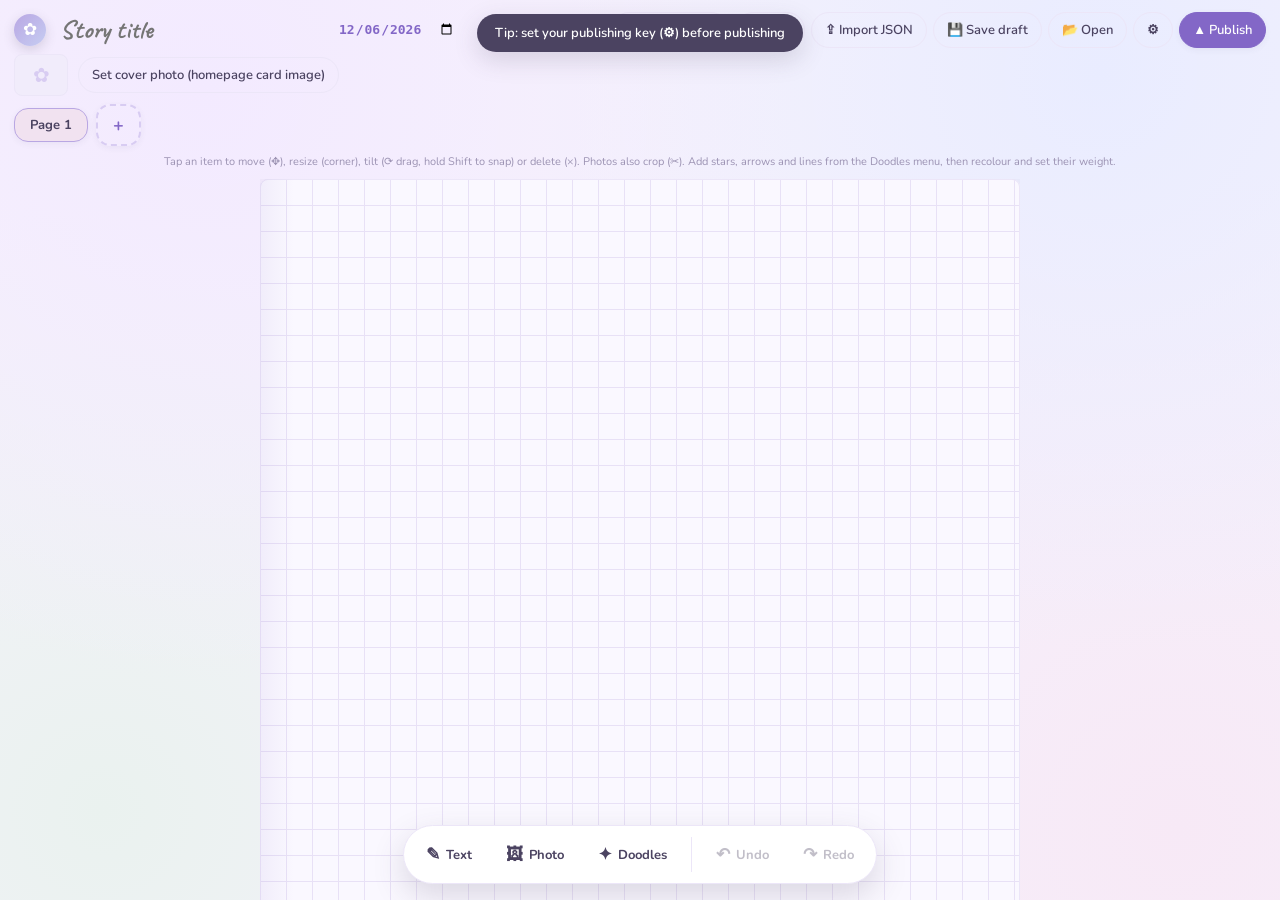
==== commit 75489d04: "undo redo" ====
--- a/admin.html
+++ b/admin.html
@@ -6,7 +6,7 @@
 <title>Editor — Dhanashri's Journal</title>
 <link rel="preconnect" href="https://fonts.googleapis.com">
 <link rel="preconnect" href="https://fonts.gstatic.com" crossorigin>
-<link href="https://fonts.googleapis.com/css2?family=Caveat:wght@400;600;700&family=Dancing+Script:wght@400;600;700&family=Gaegu:wght@400;700&family=Indie+Flower&family=Nunito:wght@400;600;700&family=Patrick+Hand&family=Playfair+Display:ital,wght@0,400;0,700;1,400&family=Quicksand:wght@400;600;700&display=swap" rel="stylesheet">
+<link href="https://fonts.googleapis.com/css2?family=Amatic+SC:wght@400;700&family=Caveat:wght@400;600;700&family=Cormorant+Garamond:ital,wght@0,400;0,500;0,600;0,700;1,400&family=Dancing+Script:wght@400;600;700&family=Gaegu:wght@400;700&family=Great+Vibes&family=Indie+Flower&family=Kalam:wght@300;400;700&family=Nunito:wght@400;600;700&family=Patrick+Hand&family=Playfair+Display:ital,wght@0,400;0,700;1,400&family=Quicksand:wght@400;600;700&family=Sacramento&family=Satisfy&family=Shadows+Into+Light&display=swap" rel="stylesheet">
 <link rel="stylesheet" href="assets/style.css">
 <style>
   body{overflow:hidden; height:100vh;}
@@ -39,6 +39,16 @@
   .fmtbar .szval{min-width:28px;text-align:center;font-weight:700;font-size:13px;}
   .fmtbar .sw{width:22px;height:22px;border-radius:50%;cursor:pointer;border:2px solid #fff;box-shadow:0 0 0 1px var(--paper-edge);}
   .fmtbar input[type=color]{width:32px;height:32px;border:none;background:none;cursor:pointer;padding:0;border-radius:8px;}
+  /* photo bar: text-label buttons need room, spacing and a clear active state */
+  #photobar{gap:8px; flex-wrap:wrap; row-gap:8px; padding:9px 14px;}
+  #photobar .fb{width:auto; height:32px; padding:0 15px; font-size:13px; font-weight:600; border-radius:999px; white-space:nowrap; transition:.15s;}
+  #photobar .fb:hover{background:var(--soft); border-color:var(--lav);}
+  #photobar .fb.on{background:var(--lav-deep); color:#fff; border-color:var(--lav-deep); box-shadow:0 3px 8px var(--shadow);}
+  #photobar .sw{width:26px; height:26px; transition:.12s;}
+  #photobar .sw:hover{transform:scale(1.12);}
+  #photobar input[type=color]{width:30px;height:30px;}
+  #photobar .sep{margin:0 5px;}
+  #photobar .fbl{margin:0 1px;}
 
   .stage{flex:1; overflow:auto; -webkit-overflow-scrolling:touch; touch-action:pan-y; display:flex; align-items:flex-start; justify-content:center; padding:6px 14px 120px;}
   .stage-inner{margin:0 auto; position:relative; overflow:hidden;}
@@ -68,6 +78,8 @@
   .tool{border:none; background:transparent; cursor:pointer; font-family:var(--body); font-weight:700; font-size:13px; color:var(--ink);
     padding:9px 14px; border-radius:999px; display:flex; align-items:center; gap:6px;}
   .tool:hover{background:var(--soft);}
+  .tool:disabled{opacity:.34; cursor:default; background:transparent;}
+  .toolsep{width:1px; align-self:stretch; background:var(--paper-edge); margin:3px 4px;}
   .tool .ic{font-size:17px;}
 
   .mask{position:fixed; inset:0; background:rgba(75,67,97,.34); z-index:300; display:none; align-items:center; justify-content:center; padding:18px;}
@@ -120,6 +132,25 @@
   #cropImg{display:block; width:100%; pointer-events:none; border-radius:6px;}
   #cropBox{position:absolute; border:2px solid #fff; box-shadow:0 0 0 9999px rgba(75,67,97,.5); cursor:move; touch-action:none;}
   #cropHandle{position:absolute; right:-10px; bottom:-10px; width:22px;height:22px;border-radius:50%;background:var(--lav-deep);border:2px solid #fff; cursor:nwse-resize; touch-action:none;}
+
+  /* smooth rotate handle + degree bubble */
+  .roth{position:absolute; left:50%; bottom:-34px; transform:translateX(-50%); width:26px;height:26px;border-radius:50%;
+    background:var(--lav-deep); color:#fff; display:none; align-items:center;justify-content:center; cursor:grab; font-size:14px;
+    box-shadow:0 2px 6px var(--shadow); z-index:60; touch-action:none;}
+  .roth:before{content:""; position:absolute; top:-12px; left:50%; transform:translateX(-50%); width:2px;height:12px; background:var(--lav-deep); opacity:.55;}
+  .el.selected .roth{display:flex;}
+  .rotbubble{position:fixed; display:none; transform:translateX(-50%); background:var(--ink); color:#fff; font-size:12px; font-weight:700;
+    padding:3px 8px; border-radius:999px; z-index:400; pointer-events:none; box-shadow:0 4px 12px var(--shadow);}
+  /* doodle / arrow / line picker */
+  .doodlecolors{display:flex; gap:8px; flex-wrap:wrap; margin:2px 0 10px;}
+  .dcolor{width:24px;height:24px;border-radius:50%;cursor:pointer;border:2px solid #fff; box-shadow:0 0 0 1px var(--paper-edge); padding:0;}
+  .dcolor.sel{outline:2px solid var(--lav-deep); outline-offset:2px;}
+  .doodlegrid{display:grid; grid-template-columns:repeat(4,1fr); gap:10px;}
+  .doodlebtn{border:1px solid var(--paper-edge); background:#fff; border-radius:12px; padding:12px 10px; cursor:pointer; display:flex; align-items:center; justify-content:center; min-height:62px;}
+  .doodlebtn:hover{background:var(--blush); transform:translateY(-2px);}
+  .doodlebtn .dprev{display:flex; align-items:center; justify-content:center; width:100%;}
+  .doodlebtn .dprev svg{width:100%; max-height:42px; height:auto;}
+  @media(max-width:600px){ .doodlegrid{grid-template-columns:repeat(3,1fr);} }
 
   .toast{position:fixed; left:50%; top:14px; transform:translateX(-50%); background:var(--ink); color:#fff; padding:10px 18px; border-radius:999px;
     font-size:13px; font-weight:600; z-index:400; box-shadow:0 8px 24px var(--shadow); opacity:0; transition:.25s; pointer-events:none; max-width:90vw; text-align:center;}
@@ -153,7 +184,7 @@
   </div>
 
   <div class="tabs" id="tabs"></div>
-  <div class="hint">Tap an element to move (purple dot), resize (corner), rotate (↺ ↻) or delete (×). Photos also have a crop (✂) button.</div>
+  <div class="hint">Tap an item to move (✥), resize (corner), tilt (⟳ drag, hold Shift to snap) or delete (×). Photos also crop (✂). Add stars, arrows and lines from the Doodles menu, then recolour and set their weight.</div>
 
   <div class="fmtbar" id="fmtbar">
     <select id="fFont" title="Font"></select>
@@ -189,6 +220,39 @@
     <input type="color" id="fFillColor" value="#fff3c4" title="Custom fill colour">
   </div>
 
+  <div class="fmtbar" id="doodlebar">
+    <span class="fbl">Colour</span>
+    <span class="sw" data-dc="#4b4361" style="background:#4b4361"></span>
+    <span class="sw" data-dc="#8367c7" style="background:#8367c7"></span>
+    <span class="sw" data-dc="#c77fb3" style="background:#c77fb3"></span>
+    <span class="sw" data-dc="#6c91c2" style="background:#6c91c2"></span>
+    <span class="sw" data-dc="#5a9e86" style="background:#5a9e86"></span>
+    <span class="sw" data-dc="#d59a55" style="background:#d59a55"></span>
+    <input type="color" id="dColor" value="#4b4361" title="Custom doodle colour">
+    <div class="sep"></div>
+    <span class="fbl">Weight</span>
+    <button class="fb" id="dwMinus" title="Thinner">−</button><span class="szval" id="dwVal">6</span><button class="fb" id="dwPlus" title="Thicker">+</button>
+  </div>
+
+  <div class="fmtbar" id="photobar">
+    <span class="fbl">Photo</span>
+    <button class="fb" data-pstyle="card" title="Photo card with caption">Card</button>
+    <button class="fb" data-pstyle="plain" title="Plain image">Plain</button>
+    <button class="fb" data-pstyle="shadow" title="Plain with soft shadow">Shadow</button>
+    <button class="fb" data-pstyle="frame" title="Coloured frame">Frame</button>
+    <button class="fb" data-pstyle="border" title="Thin border">Border</button>
+    <div class="sep"></div>
+    <span class="fbl">Frame</span>
+    <span class="sw" data-pc="#efe9fb" style="background:#efe9fb"></span>
+    <span class="sw" data-pc="#f1e2f0" style="background:#f1e2f0"></span>
+    <span class="sw" data-pc="#cfe7dc" style="background:#cfe7dc"></span>
+    <span class="sw" data-pc="#fbf6e6" style="background:#fbf6e6"></span>
+    <span class="sw" data-pc="#ffffff" style="background:#ffffff"></span>
+    <input type="color" id="pColor" value="#efe9fb" title="Custom frame colour">
+    <div class="sep"></div>
+    <button class="fb" id="pCap" title="Show / hide caption">Caption</button>
+  </div>
+
   <div class="stage" id="stage">
     <div class="stage-inner">
       <div class="page-scaler" id="scaler"><div class="page grid" id="page"></div></div>
@@ -198,7 +262,10 @@
   <div class="toolbar">
     <button class="tool" id="addText"><span class="ic">✎</span><span class="lbl">Text</span></button>
     <button class="tool" id="addPhoto"><span class="ic">🖼</span><span class="lbl">Photo</span></button>
-    <button class="tool" id="addSticker"><span class="ic">✦</span><span class="lbl">Sticker</span></button>
+    <button class="tool" id="addSticker"><span class="ic">✦</span><span class="lbl">Doodles</span></button>
+    <div class="toolsep"></div>
+    <button class="tool" id="undoBtn" title="Undo (Ctrl+Z)" disabled><span class="ic">↶</span><span class="lbl">Undo</span></button>
+    <button class="tool" id="redoBtn" title="Redo (Ctrl+Y)" disabled><span class="ic">↷</span><span class="lbl">Redo</span></button>
     <input type="file" id="photoFile" accept="image/*" hidden>
   </div>
 </div>
@@ -239,6 +306,7 @@
 
 <div class="sheet-mask" id="sheetMask"><div class="sheet" id="sheet"></div></div>
 <div class="toast" id="toast"></div>
+<div class="rotbubble" id="rotBubble"></div>
 
 <script src="assets/core.js"></script>
 <script>
@@ -248,14 +316,9 @@
 const API='https://api.github.com/repos/'+U+'/'+R+'/contents/';
 const DRAFT='dj-draft', TOKEN='dj-gh-token';
 
-const STICKERS={
-  "Travel & places":["✈️","🗺️","🏝️","🌊","⛩️","🗼","🏖️","🧳","📍","🚆","🛵","🛶","🌅","🏔️","🏜️","⛱️"],
-  "Food & drinks":["☕","🧋","🍜","🍕","🍰","🍓","🥐","🍦","🍵","🥗","🍱","🍣","🧁","🍩","🥥","🍷"],
-  "Nature & weather":["🌷","🌿","🍂","🌙","⭐","🌸","☀️","🌧️","❄️","🌈","🍃","🐚","🌻","🌊","🌼","🪴"],
-  "Cute & feelings":["🐰","🐻","🐱","💌","📸","🎀","✨","💕","🫶","😊","🥰","💭","🦋","🍭","🧸","💗"],
-  "Hearts & sparkle":["💜","💗","💖","💝","🤍","💟","🌟","⚡","🔮","🫧","🪄","🎐","🕊️","🍇","🪻","🌌"]
-};
 const WASHI=["#b9a7e3","#c6cdf2","#d8ccf2","#f1c7e3","#cfe7dc","#e8c7e2","#c2dce8","#e6d3a0"];
+const DOODLE_COLORS=["#4b4361","#8367c7","#c77fb3","#6c91c2","#5a9e86","#9b86d0","#d59a55","#9c93b3"];
+let doodleColor=DOODLE_COLORS[0];
 
 function blankPage(){ return {paper:'grid', elements:[]}; }
 function newStory(){ return {id:null, origId:null, title:'', date:J.today(), thumb:'', pages:[blankPage()], current:0}; }
@@ -271,9 +334,35 @@
 const tabsEl=document.getElementById('tabs'), storyTitle=document.getElementById('storyTitle');
 const storyDate=document.getElementById('storyDate'), coverPrev=document.getElementById('coverPrev');
 const toast=document.getElementById('toast'), fmtbar=document.getElementById('fmtbar');
+const doodlebar=document.getElementById('doodlebar');
+const photobar=document.getElementById('photobar');
 
 function loadDraft(){ try{ const r=localStorage.getItem(DRAFT); if(r) return JSON.parse(r);}catch(e){} return null; }
-function saveDraft(){ try{ localStorage.setItem(DRAFT, JSON.stringify(story)); }catch(e){} }
+function saveDraft(){ try{ localStorage.setItem(DRAFT, JSON.stringify(story)); }catch(e){} markDirty(); }
+
+/* ---------- undo / redo (lightweight: structure-only snapshots, image strings shared by reference) ---------- */
+let history=[], histIndex=-1, restoring=false, dirtyTimer=null;
+function lightClone(v){ if(Array.isArray(v)) return v.map(lightClone); if(v && typeof v==='object'){ const o={}; for(const k in v) o[k]=lightClone(v[k]); return o; } return v; }
+function histSig(s){ try{ return JSON.stringify(s,(k,v)=> k==='current'?undefined:(typeof v==='string'&&v.length>64?('§'+v.length):v)); }catch(e){ return ''+Math.random(); } }
+function histReset(){ clearTimeout(dirtyTimer); dirtyTimer=null; history=[{snap:lightClone(story), sig:histSig(story)}]; histIndex=0; updateUndoUI(); }
+function histPush(){ clearTimeout(dirtyTimer); dirtyTimer=null; if(restoring) return; const sig=histSig(story);
+  if(histIndex>=0 && history[histIndex] && history[histIndex].sig===sig) return;
+  if(histIndex<history.length-1) history=history.slice(0,histIndex+1);
+  history.push({snap:lightClone(story), sig});
+  if(history.length>40) history.shift();
+  histIndex=history.length-1; updateUndoUI(); }
+function markDirty(){ if(restoring) return; clearTimeout(dirtyTimer); dirtyTimer=setTimeout(histPush,250); }
+function flushDirty(){ if(dirtyTimer) histPush(); }
+function histRestore(entry){ restoring=true; clearTimeout(dirtyTimer); dirtyTimer=null; story=lightClone(entry.snap); deselect(); renderAll(); restoring=false; updateUndoUI(); }
+function undo(){ flushDirty(); if(histIndex>0){ histIndex--; histRestore(history[histIndex]); } }
+function redo(){ if(histIndex<history.length-1){ histIndex++; histRestore(history[histIndex]); } }
+function updateUndoUI(){ const u=document.getElementById('undoBtn'), r=document.getElementById('redoBtn'); if(u) u.disabled=histIndex<=0; if(r) r.disabled=histIndex>=history.length-1; }
+function inEditable(){ const a=document.activeElement; return a && (a.isContentEditable || a.tagName==='INPUT' || a.tagName==='TEXTAREA'); }
+window.addEventListener('keydown',(e)=>{ const mod=e.ctrlKey||e.metaKey; if(!mod) return; const k=(e.key||'').toLowerCase();
+  if(k==='z' && !e.shiftKey){ if(inEditable()) return; e.preventDefault(); undo(); }
+  else if(k==='y' || (k==='z' && e.shiftKey)){ if(inEditable()) return; e.preventDefault(); redo(); } });
+document.getElementById('undoBtn').onclick=()=>undo();
+document.getElementById('redoBtn').onclick=()=>redo();
 function getToken(){ try{ return localStorage.getItem(TOKEN)||''; }catch(e){ return ''; } }
 function showToast(msg, ms){ toast.textContent=msg; toast.classList.add('show'); clearTimeout(toast._t); if(ms!==0) toast._t=setTimeout(()=>toast.classList.remove('show'), ms||2600); }
 function curPage(){ return story.pages[story.current]; }
@@ -311,6 +400,35 @@
 document.getElementById('fFillColor').oninput=function(){ if(!selData) return; selData.fill=this.value; applyToSel(); };
 document.getElementById('fFillClear').onclick=()=>{ if(!selData) return; selData.fill=''; applyToSel(); };
 
+/* ---------- doodle bar (colour + weight, after placing) ---------- */
+function showDoodleBar(){ doodlebar.style.display='flex';
+  document.getElementById('dwVal').textContent=(selData.weight==null?6:selData.weight);
+  document.getElementById('dColor').value=toHex(selData.color||'#4b4361'); fitScale(); }
+function hideDoodleBar(){ doodlebar.style.display='none'; fitScale(); }
+function applyDoodle(){ if(!selNode||!selData||selData.type!=='doodle') return; updateDoodle(selNode, selData); saveDraft(); }
+function setWeight(n){ if(!selData||selData.type!=='doodle') return; selData.weight=Math.max(1,Math.min(16,n)); document.getElementById('dwVal').textContent=selData.weight; applyDoodle(); }
+document.getElementById('dwMinus').onclick=()=>setWeight((selData&&selData.weight!=null?selData.weight:6)-1);
+document.getElementById('dwPlus').onclick=()=>setWeight((selData&&selData.weight!=null?selData.weight:6)+1);
+document.querySelectorAll('#doodlebar .sw[data-dc]').forEach(sw=>{ sw.onclick=()=>{ if(!selData) return; selData.color=sw.dataset.dc; document.getElementById('dColor').value=toHex(sw.dataset.dc); applyDoodle(); }; });
+document.getElementById('dColor').oninput=function(){ if(!selData) return; selData.color=this.value; applyDoodle(); };
+
+/* ---------- photo bar (look: card / plain / shadow / frame / border) ---------- */
+function showPhotoBar(){ photobar.style.display='flex';
+  const st=selData.style||'card';
+  photobar.querySelectorAll('[data-pstyle]').forEach(b=>b.classList.toggle('on', b.dataset.pstyle===st));
+  document.getElementById('pColor').value=toHex(selData.frameColor||'#efe9fb');
+  document.getElementById('pCap').classList.toggle('on', !selData.noCap);
+  fitScale(); }
+function hidePhotoBar(){ photobar.style.display='none'; fitScale(); }
+function applyPhoto(){ if(!selNode||!selData||selData.type!=='photo') return; J.applyPhotoStyle(selNode, selData); saveDraft(); }
+photobar.querySelectorAll('[data-pstyle]').forEach(b=>{ b.onclick=()=>{ if(!selData) return; selData.style=b.dataset.pstyle;
+  photobar.querySelectorAll('[data-pstyle]').forEach(x=>x.classList.toggle('on', x===b)); applyPhoto(); }; });
+photobar.querySelectorAll('.sw[data-pc]').forEach(sw=>{ sw.onclick=()=>{ if(!selData) return; selData.frameColor=sw.dataset.pc; selData.style='frame';
+  document.getElementById('pColor').value=toHex(sw.dataset.pc); photobar.querySelectorAll('[data-pstyle]').forEach(x=>x.classList.toggle('on', x.dataset.pstyle==='frame')); applyPhoto(); }; });
+document.getElementById('pColor').oninput=function(){ if(!selData) return; selData.frameColor=this.value; selData.style='frame';
+  photobar.querySelectorAll('[data-pstyle]').forEach(x=>x.classList.toggle('on', x.dataset.pstyle==='frame')); applyPhoto(); };
+document.getElementById('pCap').onclick=function(){ if(!selData) return; selData.noCap=!selData.noCap; this.classList.toggle('on', !selData.noCap); applyPhoto(); };
+
 /* ---------- render ---------- */
 function renderTabs(){
   tabsEl.innerHTML='';
@@ -332,9 +450,11 @@
   page.onpointerdown=(e)=>{ if(e.target===page) deselect(); };
   requestAnimationFrame(fitScale); saveDraft();
 }
-function deselect(){ if(selNode) selNode.classList.remove('selected'); selNode=null; selData=null; hideFmt(); }
+function deselect(){ if(selNode) selNode.classList.remove('selected'); selNode=null; selData=null; hideFmt(); hideDoodleBar(); hidePhotoBar(); }
 function select(node){ if(selNode && selNode!==node) selNode.classList.remove('selected'); selNode=node; selData=node.__data; node.classList.add('selected'); zTop++; node.style.zIndex=zTop;
-  if(selData && selData.type==='text') showFmt(); else hideFmt(); }
+  if(selData && selData.type==='text') showFmt(); else hideFmt();
+  if(selData && selData.type==='doodle') showDoodleBar(); else hideDoodleBar();
+  if(selData && selData.type==='photo') showPhotoBar(); else hidePhotoBar(); }
 function applyRot(el,d){ el.style.transform='rotate('+(d.rot||0)+'deg)'; }
 
 function buildEl(d, pg){
@@ -349,11 +469,15 @@
     const cap=document.createElement('div'); cap.className='cap'; cap.contentEditable='true'; cap.innerText=d.caption||'';
     cap.addEventListener('input',()=>{ d.caption=cap.innerText; saveDraft(); });
     cap.addEventListener('pointerdown',e=>{ select(el); e.stopPropagation(); });
-    el.appendChild(cap); applyRot(el,d);
+    el.appendChild(cap); J.applyPhotoStyle(el,d); applyRot(el,d);
   } else if(d.type==='sticker'){
     const s=document.createElement('span'); s.className='s-emoji'; s.textContent=d.emoji; if(d.size) s.style.fontSize=d.size+'px'; el.appendChild(s); applyRot(el,d);
   } else if(d.type==='imgsticker'){
     const img=document.createElement('img'); img.src=d.src; img.draggable=false; el.appendChild(img); applyRot(el,d);
+  } else if(d.type==='doodle'){
+    const dd=J.DOODLES_MAP[d.key];
+    if(dd){ el.innerHTML=J.doodleSVG(d.key, d.color, d.weight); if(dd.ratio) el.style.aspectRatio=String(dd.ratio); }
+    applyRot(el,d);
   } else if(d.type==='washi'){
     const t=document.createElement('div'); t.className='tape'; t.style.background=d.color||'#b9a7e3'; if(d.w) t.style.width=d.w+'px'; el.appendChild(t); applyRot(el,d);
   }
@@ -361,21 +485,35 @@
   const ctrl=document.createElement('div'); ctrl.className='ctrl';
   if(d.type==='photo'){ const crop=document.createElement('div'); crop.className='dot'; crop.textContent='✂'; crop.title='crop';
     crop.onpointerdown=(e)=>{ e.stopPropagation(); openCrop(d); }; ctrl.appendChild(crop); }
-  {
-    const rl=document.createElement('div'); rl.className='dot'; rl.textContent='↺'; rl.title='rotate left';
-    rl.onpointerdown=(e)=>{ e.stopPropagation(); d.rot=((d.rot||0)-5); applyRot(el,d); saveDraft(); }; ctrl.appendChild(rl);
-    const rr=document.createElement('div'); rr.className='dot'; rr.textContent='↻'; rr.title='rotate right';
-    rr.onpointerdown=(e)=>{ e.stopPropagation(); d.rot=((d.rot||0)+5); applyRot(el,d); saveDraft(); }; ctrl.appendChild(rr);
-  }
   const del=document.createElement('div'); del.className='dot del'; del.textContent='×';
   del.onpointerdown=(e)=>{ e.stopPropagation(); pg.elements=pg.elements.filter(x=>x!==d); deselect(); renderAll(); }; ctrl.appendChild(del);
   el.appendChild(ctrl);
   const rz=document.createElement('div'); rz.className='resize'; rz.textContent='⤡'; el.appendChild(rz); makeResizable(el,rz,d);
-  el.addEventListener('pointerdown',(e)=>{ if(e.target===grip||e.target.classList.contains('resize')||e.target.classList.contains('dot')) return; if(d.type!=='text') select(el); });
+  const roth=document.createElement('div'); roth.className='roth'; roth.textContent='⟳'; roth.title='drag to tilt (hold Shift to snap to 15°)'; el.appendChild(roth); makeRotatable(el,roth,d);
+  el.addEventListener('pointerdown',(e)=>{ if(e.target===grip||e.target.classList.contains('resize')||e.target.classList.contains('roth')||e.target.classList.contains('dot')) return; if(d.type!=='text') select(el); });
   makeDraggable(el, grip, d);
-  if(d.type==='sticker'||d.type==='washi'||d.type==='imgsticker') makeDraggable(el, el, d, grip);
+  if(d.type==='sticker'||d.type==='washi'||d.type==='imgsticker'||d.type==='doodle') makeDraggable(el, el, d, grip);
   if(d.type==='photo') makeDraggable(el, el.querySelector('img'), d);
   return el;
+}
+function nodeFor(d){ return [...page.querySelectorAll('.el')].find(n=>n.__data===d); }
+function reselect(d){ const n=nodeFor(d); if(n) select(n); }
+function updateDoodle(el,d){ const html=J.doodleSVG(d.key, d.color, d.weight);
+  const tmp=document.createElement('div'); tmp.innerHTML=html; const ns=tmp.firstChild; if(!ns) return;
+  const old=el.querySelector('svg'); if(old) el.replaceChild(ns, old); else el.insertBefore(ns, el.firstChild); }
+function makeRotatable(el, handle, d){
+  let cx,cy,startA,startRot,drag=false; const bubble=document.getElementById('rotBubble');
+  handle.addEventListener('pointerdown',(e)=>{ drag=true; select(el); handle.setPointerCapture(e.pointerId);
+    const r=el.getBoundingClientRect(); cx=r.left+r.width/2; cy=r.top+r.height/2;
+    startA=Math.atan2(e.clientY-cy,e.clientX-cx)*180/Math.PI; startRot=d.rot||0;
+    bubble.style.display='block'; e.preventDefault(); e.stopPropagation(); });
+  handle.addEventListener('pointermove',(e)=>{ if(!drag) return;
+    const a=Math.atan2(e.clientY-cy,e.clientX-cx)*180/Math.PI; let nr=startRot+(a-startA);
+    if(e.shiftKey) nr=Math.round(nr/15)*15; nr=Math.round(nr*10)/10; d.rot=nr; applyRot(el,d);
+    let disp=((Math.round(nr)+180)%360+360)%360-180; bubble.textContent=disp+'°';
+    bubble.style.left=e.clientX+'px'; bubble.style.top=(e.clientY-36)+'px'; });
+  const end=()=>{ if(!drag) return; drag=false; bubble.style.display='none'; saveDraft(); };
+  handle.addEventListener('pointerup',end); handle.addEventListener('pointercancel',end);
 }
 function makeDraggable(el, handle, d, exclude){
   let sx,sy,ox,oy,drag=false;
@@ -405,7 +543,7 @@
 const photoFile=document.getElementById('photoFile');
 document.getElementById('addPhoto').onclick=()=>photoFile.click();
 photoFile.onchange=async(e)=>{ const f=e.target.files[0]; if(!f) return; try{ const src=await J.compress(f);
-  curPage().elements.push({id:J.uid(),type:'photo',x:200,y:330,w:220,src,caption:'',rot:(Math.random()*5-2.5)}); renderAll(); }catch(err){ showToast('Could not load image'); } photoFile.value=''; };
+  curPage().elements.push({id:J.uid(),type:'photo',x:200,y:330,w:220,src,caption:'',rot:0}); renderAll(); }catch(err){ showToast('Could not load image'); } photoFile.value=''; };
 const coverFile=document.getElementById('coverFile');
 document.getElementById('coverBtn').onclick=()=>coverFile.click();
 coverFile.onchange=async(e)=>{ const f=e.target.files[0]; if(!f) return; try{ story.thumb=await J.compress(f,520,0.72); renderAll(); showToast('Cover set'); }catch(err){ showToast('Could not load image'); } coverFile.value=''; };
@@ -474,29 +612,37 @@
 sheetMask.onclick=(e)=>{ if(e.target===sheetMask) sheetMask.classList.remove('open'); };
 function addSticker(obj){ curPage().elements.push(Object.assign({id:J.uid(),x:300,y:300},obj)); sheetMask.classList.remove('open'); renderAll(); }
 function openSheet(){
-  sheet.innerHTML='<h3>Add a sticker</h3>';
-  let c=document.createElement('div'); c.className='cat'; c.textContent='Your own'; sheet.appendChild(c);
-  const cr=document.createElement('div'); cr.className='customrow';
-  const inp=document.createElement('input'); inp.type='text'; inp.placeholder='Paste any emoji or symbol 🌟'; inp.maxLength=8;
-  const addE=document.createElement('button'); addE.className='btn primary'; addE.textContent='Add';
-  addE.onclick=()=>{ const v=inp.value.trim(); if(v) addSticker({type:'sticker',emoji:v,size:54,rot:0}); };
-  const addImg=document.createElement('button'); addImg.className='btn ghost'; addImg.textContent='🖼 Image sticker';
-  const imgIn=document.createElement('input'); imgIn.type='file'; imgIn.accept='image/*'; imgIn.style.display='none';
-  addImg.onclick=()=>imgIn.click();
-  imgIn.onchange=async(e)=>{ const f=e.target.files[0]; if(!f) return; try{ const src=await J.compress(f,440,1,'image/png'); addSticker({type:'imgsticker',w:120,src,rot:0}); }catch(err){ showToast('Could not load image'); } };
-  cr.appendChild(inp); cr.appendChild(addE); cr.appendChild(addImg); cr.appendChild(imgIn); sheet.appendChild(cr);
+  sheet.innerHTML='<h3>Doodles, arrows &amp; lines</h3>';
+  let c=document.createElement('div'); c.className='cat'; c.textContent='Colour (you can also change it after adding)'; sheet.appendChild(c);
+  const colorRow=document.createElement('div'); colorRow.className='doodlecolors';
+  const swatches=[];
+  DOODLE_COLORS.forEach(col=>{ const s=document.createElement('button'); s.className='dcolor'+(col===doodleColor?' sel':''); s.style.background=col;
+    s.title='doodle colour'; s.onclick=()=>{ doodleColor=col; swatches.forEach(x=>x.classList.remove('sel')); s.classList.add('sel');
+      dg.querySelectorAll('.dprev').forEach((p,i)=>{ p.innerHTML=J.doodleSVG(J.DOODLES[i].key, doodleColor, 6); }); }; swatches.push(s); colorRow.appendChild(s); });
+  sheet.appendChild(colorRow);
+  const dg=document.createElement('div'); dg.className='doodlegrid';
+  J.DOODLES.forEach(dd=>{ const b=document.createElement('button'); b.className='doodlebtn'; b.title=dd.label;
+    b.innerHTML='<span class="dprev">'+J.doodleSVG(dd.key, doodleColor, 6)+'</span>';
+    b.onclick=()=>addSticker({type:'doodle',key:dd.key,w:dd.w||120,color:doodleColor,weight:6,rot:0}); dg.appendChild(b); });
+  sheet.appendChild(dg);
+
   c=document.createElement('div'); c.className='cat'; c.textContent='Washi tape'; sheet.appendChild(c);
   const wrow=document.createElement('div'); wrow.className='washirow';
   WASHI.forEach(col=>{ const b=document.createElement('button'); b.style.background=col; b.onclick=()=>addSticker({type:'washi',w:120,color:col,rot:(Math.random()*8-4)}); wrow.appendChild(b); });
   sheet.appendChild(wrow);
-  Object.keys(STICKERS).forEach(name=>{ const cc=document.createElement('div'); cc.className='cat'; cc.textContent=name; sheet.appendChild(cc);
-    const g=document.createElement('div'); g.className='stickgrid';
-    STICKERS[name].forEach(em=>{ const b=document.createElement('button'); b.textContent=em; b.onclick=()=>addSticker({type:'sticker',emoji:em,size:54,rot:0}); g.appendChild(b); }); sheet.appendChild(g); });
+
+  c=document.createElement('div'); c.className='cat'; c.textContent='Your own image'; sheet.appendChild(c);
+  const cr=document.createElement('div'); cr.className='customrow';
+  const addImg=document.createElement('button'); addImg.className='btn ghost'; addImg.textContent='🖼 Upload an image sticker';
+  const imgIn=document.createElement('input'); imgIn.type='file'; imgIn.accept='image/*'; imgIn.style.display='none';
+  addImg.onclick=()=>imgIn.click();
+  imgIn.onchange=async(e)=>{ const f=e.target.files[0]; if(!f) return; try{ const src=await J.compress(f,440,1,'image/png'); addSticker({type:'imgsticker',w:120,src,rot:0}); }catch(err){ showToast('Could not load image'); } };
+  cr.appendChild(addImg); cr.appendChild(imgIn); sheet.appendChild(cr);
   sheetMask.classList.add('open');
 }
 
 /* ---------- new / settings ---------- */
-document.getElementById('newBtn').onclick=()=>{ if(confirm('Start a new blank story? Unpublished changes here will be cleared.')){ story=newStory(); deselect(); renderAll(); } };
+document.getElementById('newBtn').onclick=()=>{ if(confirm('Start a new blank story? Unpublished changes here will be cleared.')){ story=newStory(); deselect(); renderAll(); histReset(); } };
 
 /* ---------- save draft (download JSON; re-open later with Import JSON) ---------- */
 document.getElementById('saveDraftBtn').onclick=()=>{
@@ -514,7 +660,7 @@
 };
 
 /* ---------- import JSON ---------- */
-const ELEMENT_TYPES=['text','photo','sticker','imgsticker','washi'];
+const ELEMENT_TYPES=['text','photo','sticker','imgsticker','washi','doodle'];
 function validateStoryJson(data){
   if(!data || typeof data!=='object' || Array.isArray(data)) return 'The file is not a story object.';
   if(data.title!=null && typeof data.title!=='string') return 'The story title is invalid.';
@@ -566,7 +712,7 @@
             date:(typeof data.date==='string'&&data.date)?data.date:J.today(),
             thumb:(typeof data.thumb==='string')?data.thumb:'',
             pages:pages, current:0 };
-    deselect(); saveDraft(); renderAll();
+    deselect(); saveDraft(); renderAll(); histReset();
     showToast('Story imported. Edit and Publish to add it to the site.');
   };
   reader.readAsText(f);
@@ -600,7 +746,7 @@
       main.innerHTML=(p.thumb?'<img src="'+p.thumb+'">':'<div class="ph">✿</div>')+'<div style="min-width:0"><div class="tname">'+J.escapeHtml(p.title||'Untitled')+'</div><div style="font-size:11px;color:var(--lav-deep);font-weight:700;">'+J.escapeHtml(J.formatDate(p.date))+'</div></div>';
       main.onclick=async()=>{ try{ showToast('Loading story...',0); const pr=await ghGet('data/posts/'+p.id+'.json'); const post=JSON.parse(pr.text);
         story={id:post.id, origId:post.id, title:post.title||'', date:post.date||J.today(), thumb:(typeof post.thumb==='string'&&post.thumb)?post.thumb:(p.thumb||''), pages:(post.pages&&post.pages.length)?post.pages:[blankPage()], current:0, _loaded:true};
-        deselect(); openMask.classList.remove('open'); renderAll(); showToast('Loaded — edit and Publish to update'); }catch(err){ showToast('Could not open story'); } };
+        deselect(); openMask.classList.remove('open'); renderAll(); histReset(); showToast('Loaded — edit and Publish to update'); }catch(err){ showToast('Could not open story'); } };
       const dl=document.createElement('button'); dl.className='dl'; dl.textContent='⇩'; dl.title='Download JSON backup';
       dl.onclick=async()=>{ try{ showToast('Preparing download...',0);
           const pr=await ghGet('data/posts/'+p.id+'.json'); if(!pr){ showToast('Story file not found'); return; }
@@ -662,7 +808,7 @@
   }catch(e){ showToast(e.message, 6000); }
 };
 
-renderAll(); fitScale();
+renderAll(); fitScale(); histReset();
 if(!getToken()) setTimeout(()=>showToast('Tip: set your publishing key (⚙) before publishing', 4000), 800);
 })();
 </script>
--- a/assets/style.css
+++ b/assets/style.css
@@ -47,11 +47,25 @@
 .el{position:absolute; user-select:none;}
 .el-text .text-body{font-family:var(--cute); font-size:20px; line-height:1.45; color:var(--ink);
   outline:none; min-width:60px; min-height:24px; padding:8px 10px; white-space:pre-wrap; word-break:break-word; border-radius:6px;}
-.el-photo{padding:7px 7px 26px; background:#fff; box-shadow:0 8px 22px var(--shadow); border-radius:3px;}
+.el-photo{border-radius:3px;}
 .el-photo img{display:block; width:100%; height:auto; border-radius:1px; pointer-events:none;}
-.el-photo .cap{font-family:var(--hand); font-size:18px; color:var(--ink-soft); text-align:center; margin-top:3px; outline:none; min-height:18px;}
+.el-photo .cap{font-family:var(--hand); font-size:18px; color:var(--ink-soft); text-align:center; margin-top:3px; outline:none; min-height:18px; display:none;}
+.el-photo.style-card{padding:7px 7px 26px; background:#fff; box-shadow:0 8px 22px var(--shadow);}
+.el-photo.style-card .cap{display:block;}
+.el-photo.style-frame{padding:7px 7px 26px; box-shadow:0 8px 22px var(--shadow);}
+.el-photo.style-frame .cap{display:block;}
+.el-photo.style-card.nocap, .el-photo.style-frame.nocap{padding-bottom:7px;}
+.el-photo.style-card.nocap .cap, .el-photo.style-frame.nocap .cap{display:none;}
+.el-photo.style-plain{padding:0; background:none; box-shadow:none;}
+.el-photo.style-plain img{border-radius:2px;}
+.el-photo.style-shadow{padding:0; background:none; box-shadow:0 8px 22px var(--shadow); border-radius:3px;}
+.el-photo.style-shadow img{border-radius:3px;}
+.el-photo.style-border{padding:6px; background:#fff; border:1px solid var(--paper-edge); box-shadow:0 6px 16px var(--shadow); border-radius:7px;}
+.el-photo.style-border img{border-radius:3px;}
 .el-sticker .s-emoji{font-size:54px; line-height:1; display:block; filter:drop-shadow(0 3px 4px rgba(75,67,97,.18));}
 .el-imgsticker img{display:block; width:100%; height:auto; pointer-events:none; filter:drop-shadow(0 4px 6px rgba(75,67,97,.22));}
+.el-doodle{color:#4b4361;}
+.el-doodle svg{display:block; width:100%; height:auto; overflow:visible; filter:drop-shadow(0 2px 3px rgba(75,67,97,.16));}
 .el-washi .tape{width:120px;height:30px; border-radius:2px; opacity:.82; box-shadow:0 2px 6px rgba(75,67,97,.12); position:relative; overflow:hidden;}
 .el-washi .tape:after{content:""; position:absolute; inset:0; background-image:repeating-linear-gradient(45deg, rgba(255,255,255,.3) 0 6px, transparent 6px 12px);}
 
